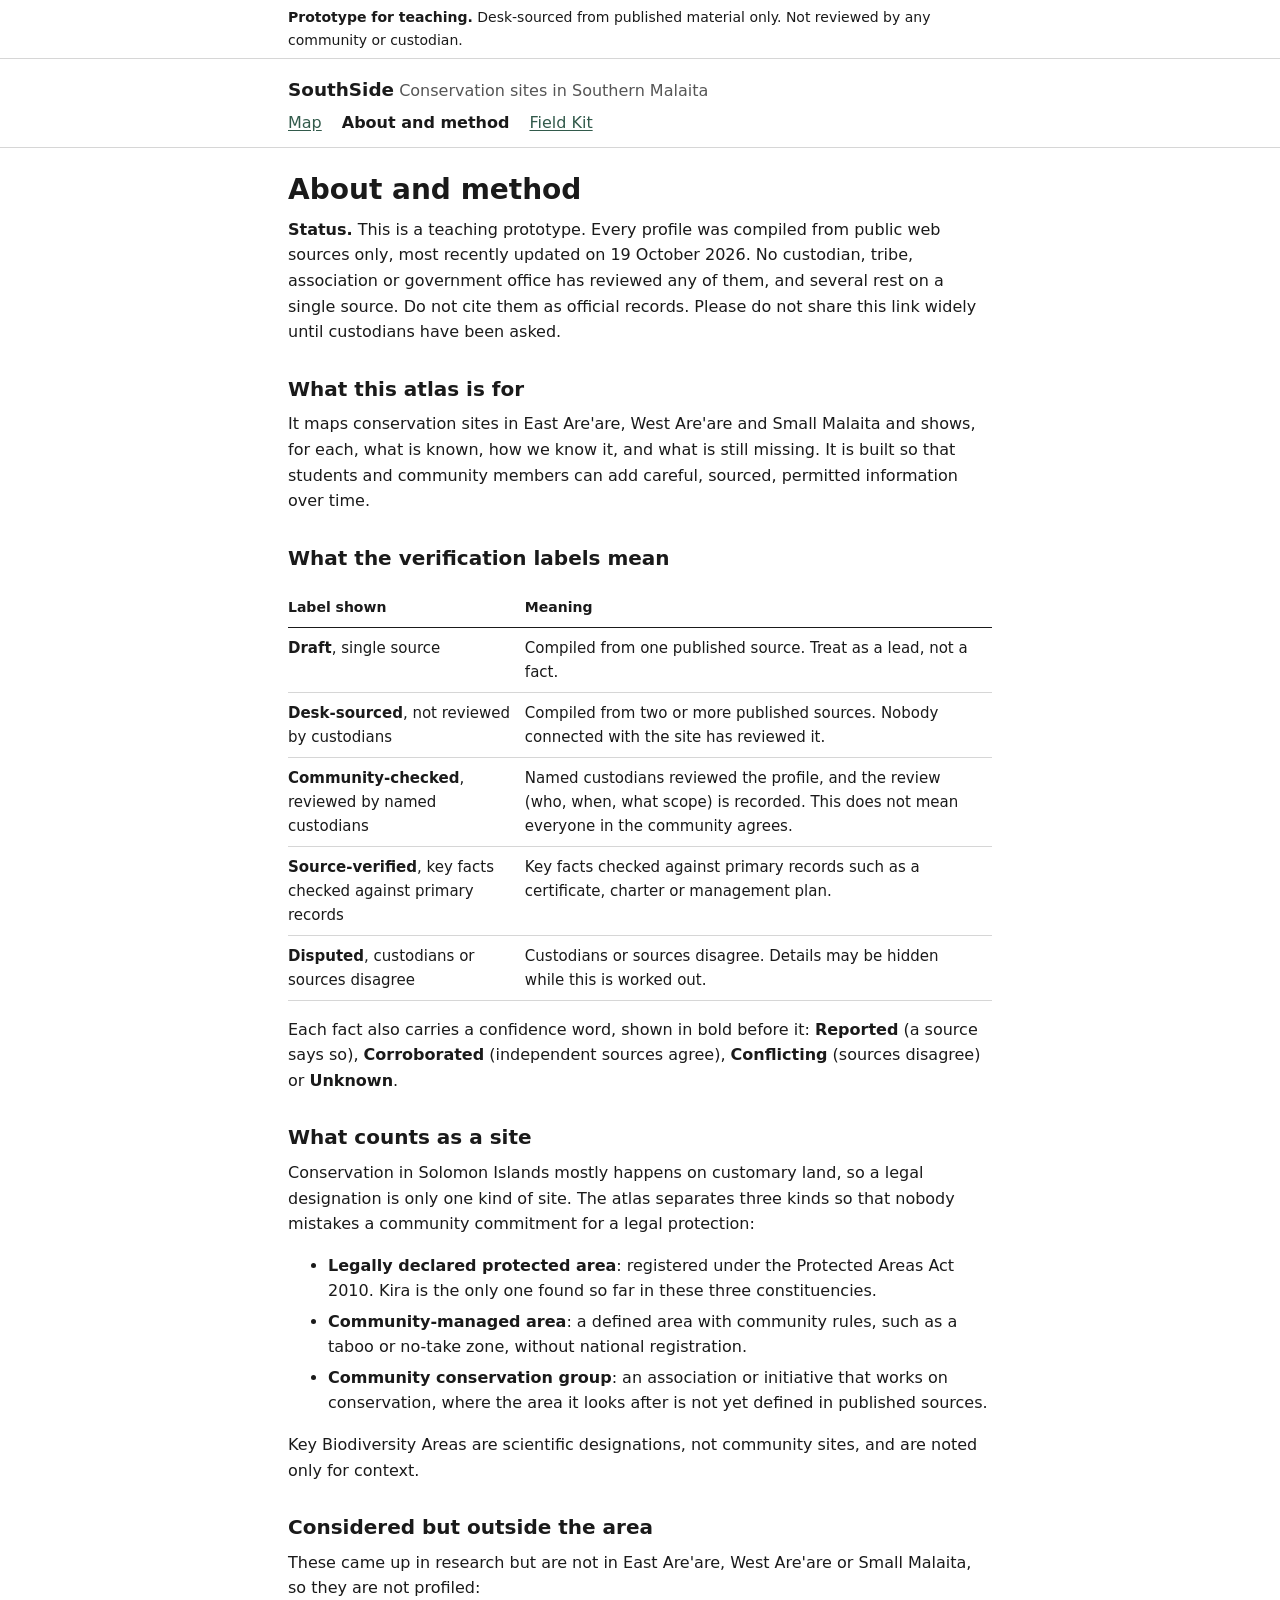
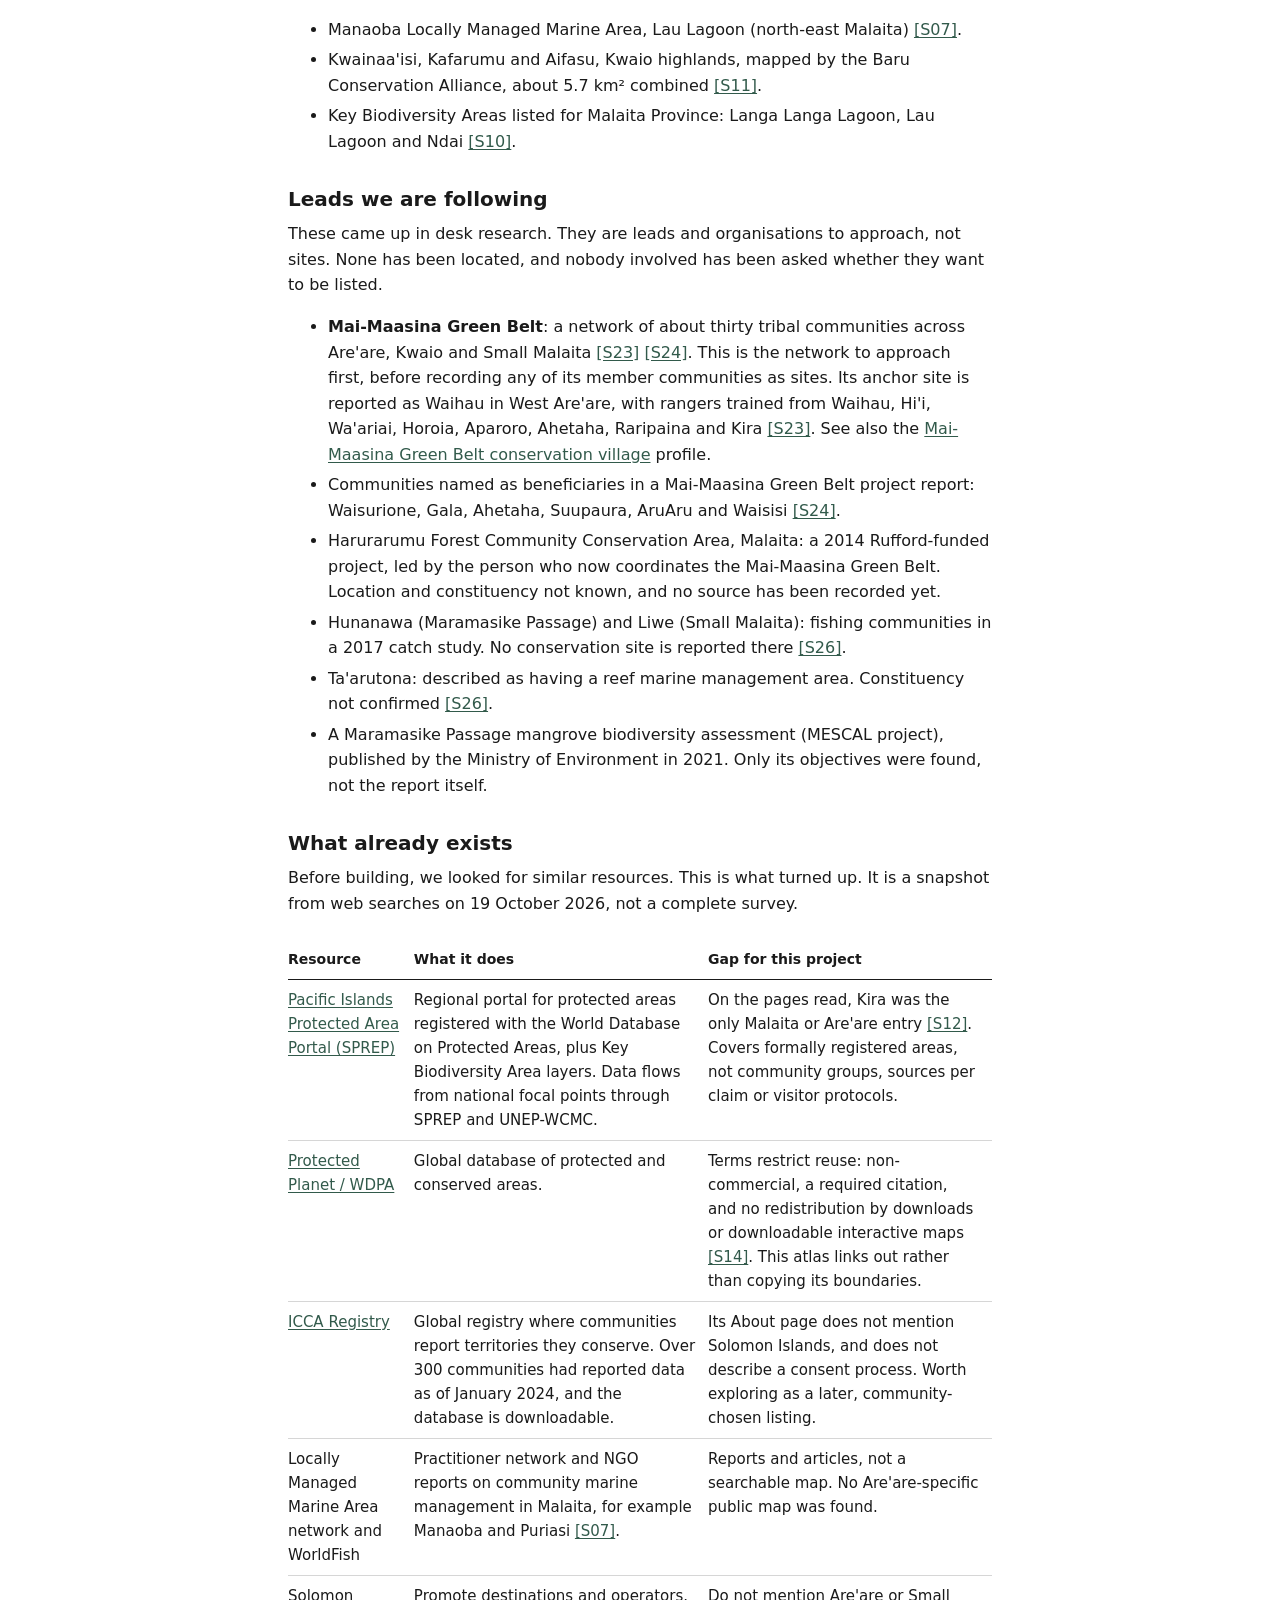
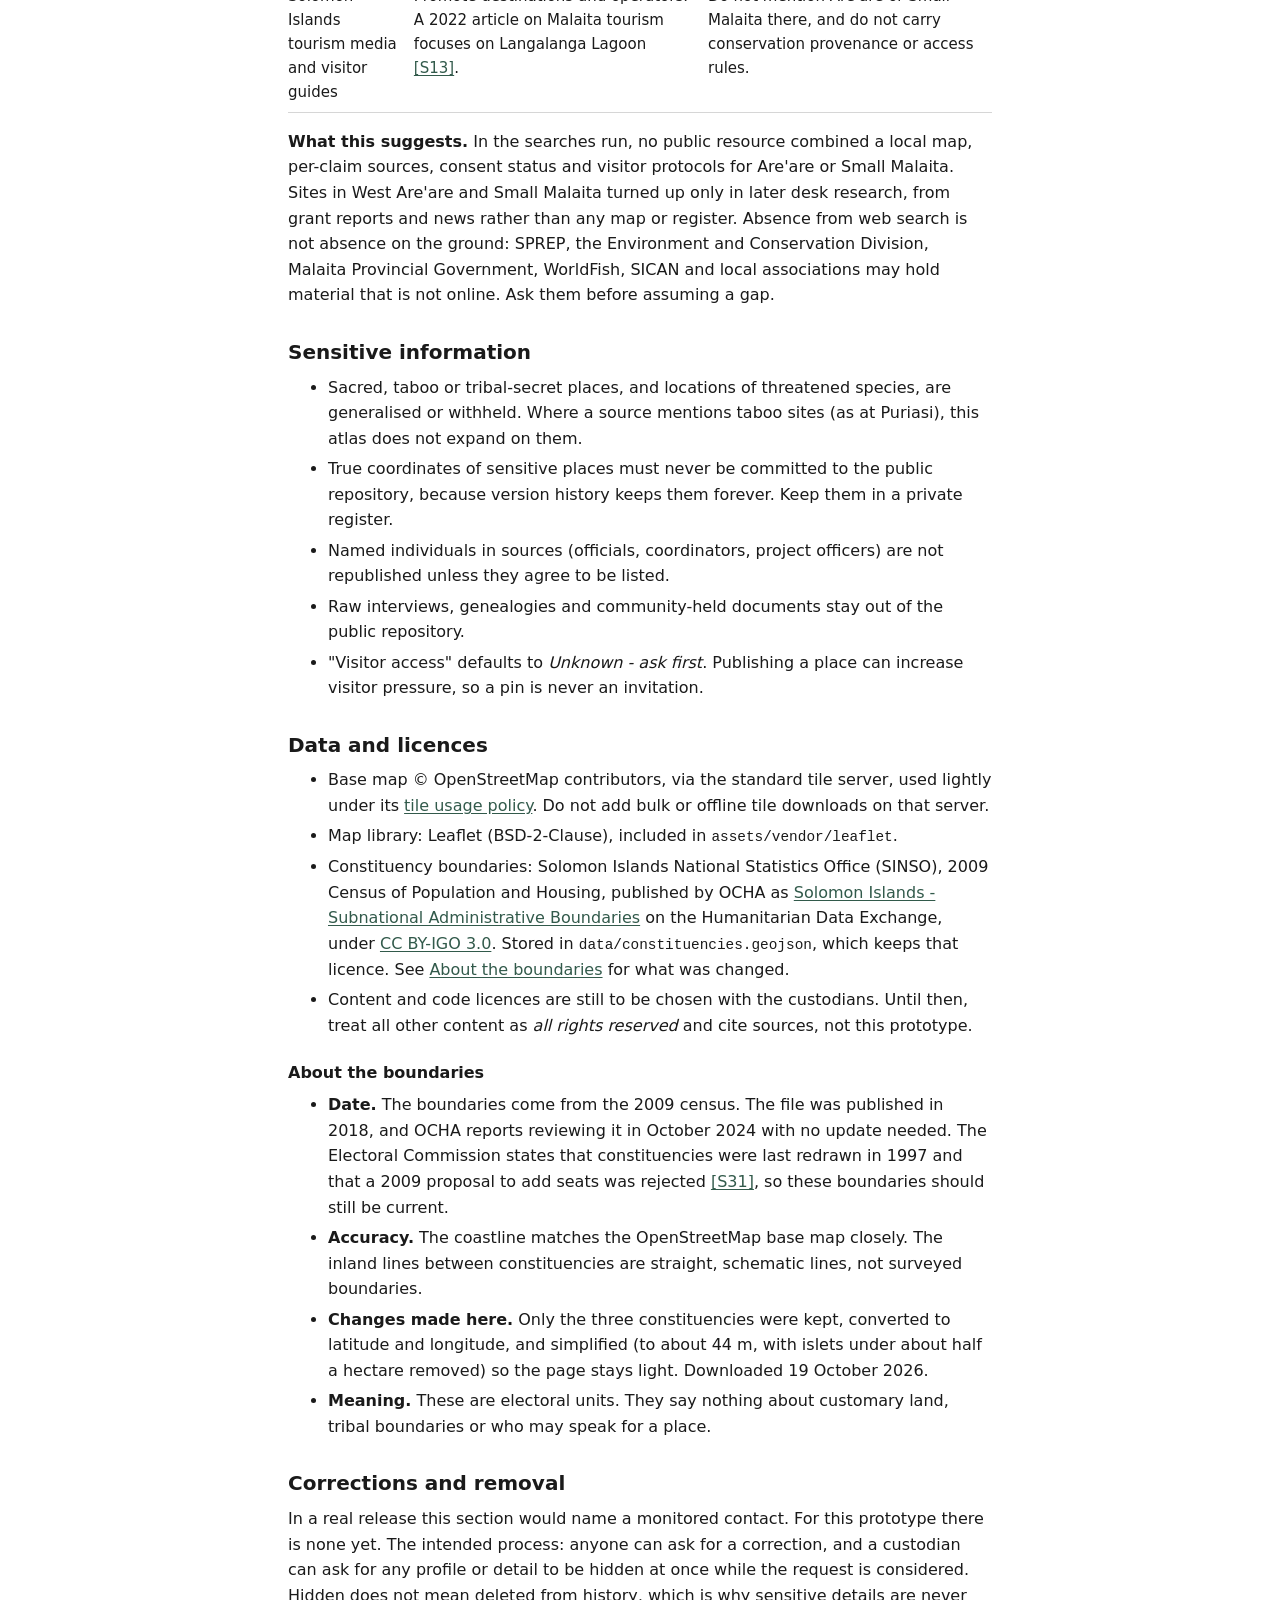
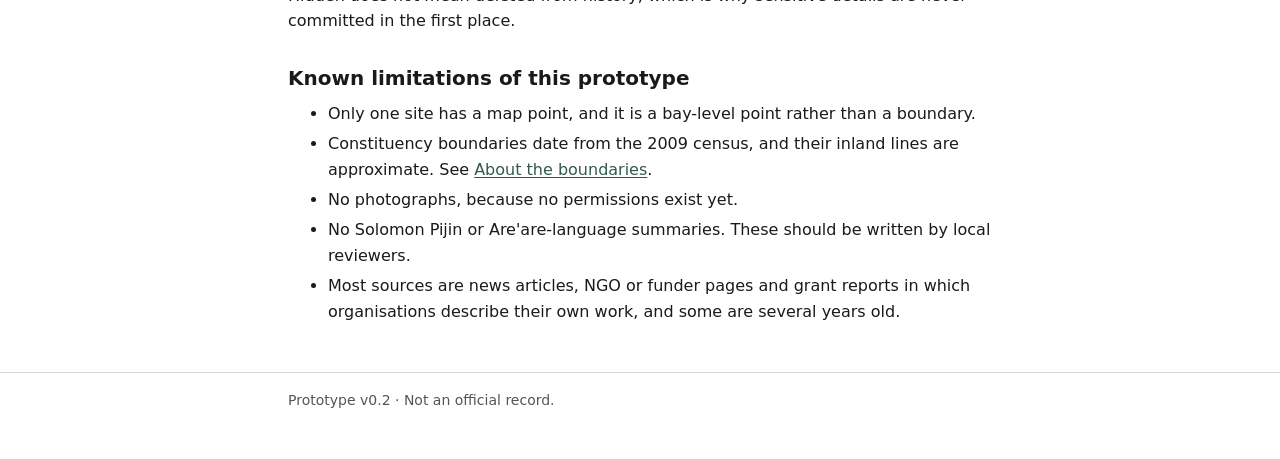
==== about.html @ fc64923c "Add new sources and profiles, correct Kira record, update site text - Source register: new desk-rese" ====
<!doctype html>
<html lang="en">
<head>
<meta charset="utf-8">
<meta name="viewport" content="width=device-width, initial-scale=1">
<meta name="robots" content="noindex">
<meta name="description" content="SouthSide: conservation sites in Southern Malaita, Solomon Islands. Teaching prototype, not reviewed by custodians.">
<title>About and method - SouthSide (prototype)</title>
<link rel="stylesheet" href="assets/css/styles.css">
</head>
<body>
<a class="skip" href="#main">Skip to content</a>
<div class="proto"><p class="wrap"><strong>Prototype for teaching.</strong> Desk-sourced from published material only. Not reviewed by any community or custodian.</p></div>
<header class="site-header"><div class="wrap">
  <a class="brand" href="index.html">SouthSide</a> <span class="tagline">Conservation sites in Southern Malaita</span>
  <nav aria-label="Main"><a href="index.html">Map</a><a href="about.html" aria-current="page">About and method</a><a href="kit.html">Field Kit</a></nav>
</div></header>

<main id="main" class="wrap">
  <h1>About and method</h1>

  <p><strong>Status.</strong> This is a teaching prototype. Every profile was compiled from public web sources only, most recently updated on 19 October 2026. No custodian, tribe, association or government office has reviewed any of them, and several rest on a single source. Do not cite them as official records. Please do not share this link widely until custodians have been asked.</p>

  <h2>What this atlas is for</h2>
  <p>It maps conservation sites in East Are'are, West Are'are and Small Malaita and shows, for each, what is known, how we know it, and what is still missing. It is built so that students and community members can add careful, sourced, permitted information over time.</p>

  <h2 id="levels">What the verification labels mean</h2>
  <div class="table-scroll"><table>
    <thead><tr><th scope="col">Label shown</th><th scope="col">Meaning</th></tr></thead>
    <tbody>
      <tr><th scope="row"><strong>Draft</strong>, single source</th><td>Compiled from one published source. Treat as a lead, not a fact.</td></tr>
      <tr><th scope="row"><strong>Desk-sourced</strong>, not reviewed by custodians</th><td>Compiled from two or more published sources. Nobody connected with the site has reviewed it.</td></tr>
      <tr><th scope="row"><strong>Community-checked</strong>, reviewed by named custodians</th><td>Named custodians reviewed the profile, and the review (who, when, what scope) is recorded. This does not mean everyone in the community agrees.</td></tr>
      <tr><th scope="row"><strong>Source-verified</strong>, key facts checked against primary records</th><td>Key facts checked against primary records such as a certificate, charter or management plan.</td></tr>
      <tr><th scope="row"><strong>Disputed</strong>, custodians or sources disagree</th><td>Custodians or sources disagree. Details may be hidden while this is worked out.</td></tr>
    </tbody>
  </table></div>
  <p>Each fact also carries a confidence word, shown in bold before it: <strong>Reported</strong> (a source says so), <strong>Corroborated</strong> (independent sources agree), <strong>Conflicting</strong> (sources disagree) or <strong>Unknown</strong>.</p>

  <h2>What counts as a site</h2>
  <p>Conservation in Solomon Islands mostly happens on customary land, so a legal designation is only one kind of site. The atlas separates three kinds so that nobody mistakes a community commitment for a legal protection:</p>
  <ul>
    <li><strong>Legally declared protected area</strong>: registered under the Protected Areas Act 2010. Kira is the only one found so far in these three constituencies.</li>
    <li><strong>Community-managed area</strong>: a defined area with community rules, such as a taboo or no-take zone, without national registration.</li>
    <li><strong>Community conservation group</strong>: an association or initiative that works on conservation, where the area it looks after is not yet defined in published sources.</li>
  </ul>
  <p>Key Biodiversity Areas are scientific designations, not community sites, and are noted only for context.</p>

  <h2>Considered but outside the area</h2>
  <p>These came up in research but are not in East Are'are, West Are'are or Small Malaita, so they are not profiled:</p>
  <ul>
    <li>Manaoba Locally Managed Marine Area, Lau Lagoon (north-east Malaita) <a href="https://tunapacific.ffa.int/2020/06/30/malaitans-reap-benefits-from-conserving-marine-areas/" rel="noopener">[S07]</a>.</li>
    <li>Kwainaa'isi, Kafarumu and Aifasu, Kwaio highlands, mapped by the Baru Conservation Alliance, about 5.7 km&sup2; combined <a href="https://australian.museum/learn/news/blog/new-conservation-areas-malaita-and-bougainville/" rel="noopener">[S11]</a>.</li>
    <li>Key Biodiversity Areas listed for Malaita Province: Langa Langa Lagoon, Lau Lagoon and Ndai <a href="https://en.wikipedia.org/wiki/Protected_areas_of_Solomon_Islands" rel="noopener">[S10]</a>.</li>
  </ul>

  <h2 id="leads">Leads we are following</h2>
  <p>These came up in desk research. They are leads and organisations to approach, not sites. None has been located, and nobody involved has been asked whether they want to be listed.</p>
  <ul>
    <li><strong>Mai-Maasina Green Belt</strong>: a network of about thirty tribal communities across Are'are, Kwaio and Small Malaita <a href="https://www.undp.org/pacific/press-releases/local-wisdom-global-impact-celebrating-mai-maasina-green-belt-world-environment-day" rel="noopener">[S23]</a> <a href="https://cepf.net/resources/final-project-report/final-project-report-2514" rel="noopener">[S24]</a>. This is the network to approach first, before recording any of its member communities as sites. Its anchor site is reported as Waihau in West Are'are, with rangers trained from Waihau, Hi'i, Wa'ariai, Horoia, Aparoro, Ahetaha, Raripaina and Kira <a href="https://www.undp.org/pacific/press-releases/local-wisdom-global-impact-celebrating-mai-maasina-green-belt-world-environment-day" rel="noopener">[S23]</a>. See also the <a href="site.html?id=SM-003">Mai-Maasina Green Belt conservation village</a> profile.</li>
    <li>Communities named as beneficiaries in a Mai-Maasina Green Belt project report: Waisurione, Gala, Ahetaha, Suupaura, AruAru and Waisisi <a href="https://cepf.net/resources/final-project-report/final-project-report-2514" rel="noopener">[S24]</a>.</li>
    <li>Harurarumu Forest Community Conservation Area, Malaita: a 2014 Rufford-funded project, led by the person who now coordinates the Mai-Maasina Green Belt. Location and constituency not known, and no source has been recorded yet.</li>
    <li>Hunanawa (Maramasike Passage) and Liwe (Small Malaita): fishing communities in a 2017 catch study. No conservation site is reported there <a href="https://pmc.ncbi.nlm.nih.gov/articles/PMC9005606" rel="noopener">[S26]</a>.</li>
    <li>Ta'arutona: described as having a reef marine management area. Constituency not confirmed <a href="https://pmc.ncbi.nlm.nih.gov/articles/PMC9005606" rel="noopener">[S26]</a>.</li>
    <li>A Maramasike Passage mangrove biodiversity assessment (MESCAL project), published by the Ministry of Environment in 2021. Only its objectives were found, not the report itself.</li>
  </ul>

  <h2 id="existing">What already exists</h2>
  <p>Before building, we looked for similar resources. This is what turned up. It is a snapshot from web searches on 19 October 2026, not a complete survey.</p>
  <div class="table-scroll"><table class="stack">
    <thead><tr><th scope="col">Resource</th><th scope="col">What it does</th><th scope="col">Gap for this project</th></tr></thead>
    <tbody>
      <tr><th scope="row"><a href="https://pipap.sprep.org/" rel="noopener">Pacific Islands Protected Area Portal (SPREP)</a></th><td data-label="What it does">Regional portal for protected areas registered with the World Database on Protected Areas, plus Key Biodiversity Area layers. Data flows from national focal points through SPREP and UNEP-WCMC.</td><td data-label="Gap for this project">On the pages read, Kira was the only Malaita or Are'are entry <a href="https://pipap.sprep.org/tags/community-conservation-areas" rel="noopener">[S12]</a>. Covers formally registered areas, not community groups, sources per claim or visitor protocols.</td></tr>
      <tr><th scope="row"><a href="https://www.protectedplanet.net/" rel="noopener">Protected Planet / WDPA</a></th><td data-label="What it does">Global database of protected and conserved areas.</td><td data-label="Gap for this project">Terms restrict reuse: non-commercial, a required citation, and no redistribution by downloads or downloadable interactive maps <a href="https://www.protectedplanet.net/en/legal" rel="noopener">[S14]</a>. This atlas links out rather than copying its boundaries.</td></tr>
      <tr><th scope="row"><a href="https://www.iccaregistry.org/" rel="noopener">ICCA Registry</a></th><td data-label="What it does">Global registry where communities report territories they conserve. Over 300 communities had reported data as of January 2024, and the database is downloadable.</td><td data-label="Gap for this project">Its About page does not mention Solomon Islands, and does not describe a consent process. Worth exploring as a later, community-chosen listing.</td></tr>
      <tr><th scope="row">Locally Managed Marine Area network and WorldFish</th><td data-label="What it does">Practitioner network and NGO reports on community marine management in Malaita, for example Manaoba and Puriasi <a href="https://tunapacific.ffa.int/2020/06/30/malaitans-reap-benefits-from-conserving-marine-areas/" rel="noopener">[S07]</a>.</td><td data-label="Gap for this project">Reports and articles, not a searchable map. No Are'are-specific public map was found.</td></tr>
      <tr><th scope="row">Solomon Islands tourism media and visitor guides</th><td data-label="What it does">Promote destinations and operators. A 2022 article on Malaita tourism focuses on Langalanga Lagoon <a href="https://tourism.islesmedia.net/unlocking-the-tourism-potential-of-malaita-province/" rel="noopener">[S13]</a>.</td><td data-label="Gap for this project">Do not mention Are'are or Small Malaita there, and do not carry conservation provenance or access rules.</td></tr>
    </tbody>
  </table></div>
  <p><strong>What this suggests.</strong> In the searches run, no public resource combined a local map, per-claim sources, consent status and visitor protocols for Are'are or Small Malaita. Sites in West Are'are and Small Malaita turned up only in later desk research, from grant reports and news rather than any map or register. Absence from web search is not absence on the ground: SPREP, the Environment and Conservation Division, Malaita Provincial Government, WorldFish, SICAN and local associations may hold material that is not online. Ask them before assuming a gap.</p>

  <h2>Sensitive information</h2>
  <ul>
    <li>Sacred, taboo or tribal-secret places, and locations of threatened species, are generalised or withheld. Where a source mentions taboo sites (as at Puriasi), this atlas does not expand on them.</li>
    <li>True coordinates of sensitive places must never be committed to the public repository, because version history keeps them forever. Keep them in a private register.</li>
    <li>Named individuals in sources (officials, coordinators, project officers) are not republished unless they agree to be listed.</li>
    <li>Raw interviews, genealogies and community-held documents stay out of the public repository.</li>
    <li>"Visitor access" defaults to <em>Unknown - ask first</em>. Publishing a place can increase visitor pressure, so a pin is never an invitation.</li>
  </ul>

  <h2>Data and licences</h2>
  <ul>
    <li>Base map &copy; OpenStreetMap contributors, via the standard tile server, used lightly under its <a href="https://operations.osmfoundation.org/policies/tiles/" rel="noopener">tile usage policy</a>. Do not add bulk or offline tile downloads on that server.</li>
    <li>Map library: Leaflet (BSD-2-Clause), included in <code>assets/vendor/leaflet</code>.</li>
    <li>Constituency boundaries: Solomon Islands National Statistics Office (SINSO), 2009 Census of Population and Housing, published by OCHA as <a href="https://data.humdata.org/dataset/cod-ab-slb" rel="noopener">Solomon Islands - Subnational Administrative Boundaries</a> on the Humanitarian Data Exchange, under <a href="https://creativecommons.org/licenses/by/3.0/igo/" rel="noopener">CC BY-IGO 3.0</a>. Stored in <code>data/constituencies.geojson</code>, which keeps that licence. See <a href="#boundaries">About the boundaries</a> for what was changed.</li>
    <li>Content and code licences are still to be chosen with the custodians. Until then, treat all other content as <em>all rights reserved</em> and cite sources, not this prototype.</li>
  </ul>

  <h3 id="boundaries">About the boundaries</h3>
  <ul>
    <li><strong>Date.</strong> The boundaries come from the 2009 census. The file was published in 2018, and OCHA reports reviewing it in October 2024 with no update needed. The Electoral Commission states that constituencies were last redrawn in 1997 and that a 2009 proposal to add seats was rejected <a href="https://siec.gov.sb/elections/election-review/electoral-systems-and-boundaries/" rel="noopener">[S31]</a>, so these boundaries should still be current.</li>
    <li><strong>Accuracy.</strong> The coastline matches the OpenStreetMap base map closely. The inland lines between constituencies are straight, schematic lines, not surveyed boundaries.</li>
    <li><strong>Changes made here.</strong> Only the three constituencies were kept, converted to latitude and longitude, and simplified (to about 44 m, with islets under about half a hectare removed) so the page stays light. Downloaded 19 October 2026.</li>
    <li><strong>Meaning.</strong> These are electoral units. They say nothing about customary land, tribal boundaries or who may speak for a place.</li>
  </ul>

  <h2 id="corrections">Corrections and removal</h2>
  <p>In a real release this section would name a monitored contact. For this prototype there is none yet. The intended process: anyone can ask for a correction, and a custodian can ask for any profile or detail to be hidden at once while the request is considered. Hidden does not mean deleted from history, which is why sensitive details are never committed in the first place.</p>

  <h2>Known limitations of this prototype</h2>
  <ul>
    <li>Only one site has a map point, and it is a bay-level point rather than a boundary.</li>
    <li>Constituency boundaries date from the 2009 census, and their inland lines are approximate. See <a href="#boundaries">About the boundaries</a>.</li>
    <li>No photographs, because no permissions exist yet.</li>
    <li>No Solomon Pijin or Are'are-language summaries. These should be written by local reviewers.</li>
    <li>Most sources are news articles, NGO or funder pages and grant reports in which organisations describe their own work, and some are several years old.</li>
  </ul>
</main>

<footer><div class="wrap"><p>Prototype v0.2 &middot; Not an official record.</p></div></footer>
</body>
</html>
---- assets/css/styles.css ----
/* SouthSide - prototype styles.
   One light theme, system fonts, no external requests, so pages stay light on slow connections. */

:root {
  --bg: #fff;
  --ink: #1a1a1a;
  --muted: #555;
  --rule: #d6d6d6;
  --field: #767676;
  --accent: #325a4b;
  --sans: system-ui, -apple-system, "Segoe UI", Roboto, "Helvetica Neue", Arial, sans-serif;
  color-scheme: light;
}

* { box-sizing: border-box; }
html { -webkit-text-size-adjust: 100%; }
body { margin: 0; background: var(--bg); color: var(--ink); font: 16px/1.6 var(--sans); }
a { color: var(--accent); text-underline-offset: 2px; }
a:hover { color: var(--ink); }
:focus-visible { outline: 3px solid var(--accent); outline-offset: 2px; }
h1, h2, h3 { line-height: 1.25; margin: 2rem 0 .6rem; }
h1 { font-size: 1.75rem; margin-top: 1.5rem; }
h2 { font-size: 1.25rem; }
h3 { font-size: 1rem; margin-top: 1.5rem; }
p, ul, ol { margin: 0 0 1rem; }
li { margin-bottom: .3rem; }
code { font-size: .9em; }

.wrap { max-width: 46rem; margin-inline: auto; padding-inline: 16px; }
.skip { position: absolute; left: -999px; top: 0; background: var(--bg); padding: .5rem 1rem; z-index: 2000; }
.skip:focus { left: 8px; top: 8px; }
.muted { color: var(--muted); }
.small { font-size: .875rem; }

/* Prototype notice: one thin line */
.proto { border-bottom: 1px solid var(--rule); font-size: .875rem; padding: .4rem 0; }
.proto p { margin: 0 auto; }

/* Header and footer */
.site-header { border-bottom: 1px solid var(--rule); padding: 1rem 0 .75rem; }
.brand { font-weight: 700; font-size: 1.15rem; color: var(--ink); text-decoration: none; }
.tagline { color: var(--muted); }
.site-header nav { margin-top: .35rem; display: flex; flex-wrap: wrap; gap: .25rem 1.25rem; }
.site-header nav a[aria-current="page"] { color: var(--ink); font-weight: 600; text-decoration: none; }
footer { border-top: 1px solid var(--rule); margin-top: 3rem; padding: 1rem 0 2rem; color: var(--muted); font-size: .875rem; }

/* Filters */
.controls { display: flex; flex-wrap: wrap; gap: .5rem 1rem; align-items: flex-end; margin: 1.5rem 0 1rem; }
.controls label { display: flex; flex-direction: column; gap: .2rem; flex: 1 1 9rem; max-width: 16rem; font-size: .875rem; font-weight: 600; }
input, select, textarea { font: inherit; font-weight: 400; color: var(--ink); background: var(--bg); border: 1px solid var(--field); border-radius: 0; padding: .35rem .5rem; }
.controls input, .controls select { width: 100%; height: 2.4rem; }
.controls .count { font-size: .875rem; color: var(--muted); line-height: 2.4rem; }

/* Maps */
/* The main map runs wider than the text column (up to 64rem), centred on it. */
#map { width: min(64rem, calc(100vw - 32px)); margin-left: calc(50% - min(32rem, 50vw - 16px)); height: 480px; border: 1px solid var(--rule); background: #eef0ee; z-index: 1; }
/* Greyscale base map on every map; site pins, circles, outlines and the fade keep their colour. */
.leaflet-tile-pane { filter: grayscale(1); }
.mini-map { height: 240px; border: 1px solid var(--rule); background: #eef0ee; margin-bottom: .5rem; }
.map-key { list-style: none; padding: 0; margin: .5rem 0 .4rem; display: flex; flex-wrap: wrap; gap: .2rem 1.5rem; font-size: .875rem; }
.map-key li { margin: 0; }
.pin { width: 16px; height: 16px; border-radius: 50%; background: var(--accent); border: 2px solid #fff; box-shadow: 0 0 0 1px var(--ink); }
.key { display: inline-block; width: 12px; height: 12px; border-radius: 50%; vertical-align: -1px; margin-right: .4rem; }
.key.pin-key { background: var(--accent); border: 2px solid #fff; box-shadow: 0 0 0 1px var(--ink); }
.key.zone-key { border: 2px dashed var(--accent); }
.key.line-key { width: 16px; border-radius: 0; border: 1.5px solid var(--accent); }
.key.fade-key { width: 16px; border-radius: 0; background: #ececec; border: 1px solid #b5b5b5; }
.leaflet-container { font-family: var(--sans); }
.leaflet-popup-content { margin: 10px 12px; }
.leaflet-popup-content p { margin: 0 0 .4rem; }

/* Tables: rules, no boxes */
table { border-collapse: collapse; width: 100%; margin: .5rem 0 1rem; font-size: .9375rem; }
th, td { text-align: left; vertical-align: top; padding: .5rem .75rem .5rem 0; border-top: 1px solid var(--rule); }
thead th { border-top: 0; border-bottom: 1px solid var(--ink); font-size: .875rem; }
tbody tr:last-child > * { border-bottom: 1px solid var(--rule); }
tbody th { font-weight: 400; }
table.facts th { width: 30%; font-weight: 600; }
td[data-label="Map"] { min-width: 7.5rem; }
td[data-label="Status"] { white-space: nowrap; }
td .note { display: block; margin-top: .2rem; font-size: .875rem; color: var(--muted); }
.src { font-size: .875rem; white-space: nowrap; }
tr.active > * { background: #eef3f0; }
.table-scroll { overflow-x: auto; }

/* Buttons: plain */
.btn, .linkbtn { font: inherit; cursor: pointer; }
.btn { font-size: .9375rem; padding: .3rem .8rem; border: 1px solid var(--accent); background: var(--bg); color: var(--accent); }
.btn:hover { background: var(--accent); color: #fff; }
.linkbtn { border: 0; padding: 0; text-align: left; white-space: nowrap; background: none; color: var(--accent); text-decoration: underline; text-underline-offset: 2px; font-size: .875rem; }
.linkbtn:hover { color: var(--ink); }

/* Profile */
.crumbs { margin: 1.25rem 0 0; font-size: .9375rem; }
.profile-id { margin: 1rem 0 0; color: var(--muted); font-size: .875rem; }
.profile-id + h1 { margin-top: .25rem; }
ol.sources { padding-left: 1.4rem; }
ol.sources li { margin-bottom: .8rem; overflow-wrap: anywhere; }
ol.sources li:target { outline: 2px solid var(--accent); outline-offset: 4px; }

/* Field Kit builder */
.form-grid { display: grid; gap: .8rem; }
.form-grid label { display: flex; flex-direction: column; gap: .2rem; font-size: .9375rem; font-weight: 600; }
.form-grid textarea { min-height: 5rem; resize: vertical; }
.row2 { display: grid; grid-template-columns: 1fr 1fr; gap: .8rem; }
pre.out { border: 1px solid var(--rule); padding: .75rem; overflow: auto; max-height: 420px; font-size: .8125rem; line-height: 1.45; margin: 0 0 .6rem; white-space: pre-wrap; word-break: break-word; }

@media (max-width: 600px) {
  h1 { font-size: 1.5rem; }
  #map { height: 320px; }
  .row2 { grid-template-columns: 1fr; }
  /* Stacked tables: each row becomes a short block, labelled from data-label */
  table.stack thead { display: none; }
  table.stack tr { display: block; border-top: 1px solid var(--rule); padding: .5rem 0; }
  table.stack tbody tr:last-child { border-bottom: 1px solid var(--rule); }
  table.stack td, table.stack th { display: block; border: 0 !important; padding: .1rem 0; }
  table.stack td[data-label]::before { content: attr(data-label) ": "; font-weight: 600; }
  table.facts th, table.facts td { display: block; width: 100%; padding-right: 0; }
  table.facts th { padding-bottom: 0; }
  table.facts td { border-top: 0; padding-top: .15rem; }
}
@media (prefers-reduced-motion: reduce) { * { scroll-behavior: auto !important; transition: none !important; animation: none !important; } }
@media print { .site-header nav, .controls, #map, .mini-map, .map-key, .map-hint, .btn, .linkbtn { display: none; } }
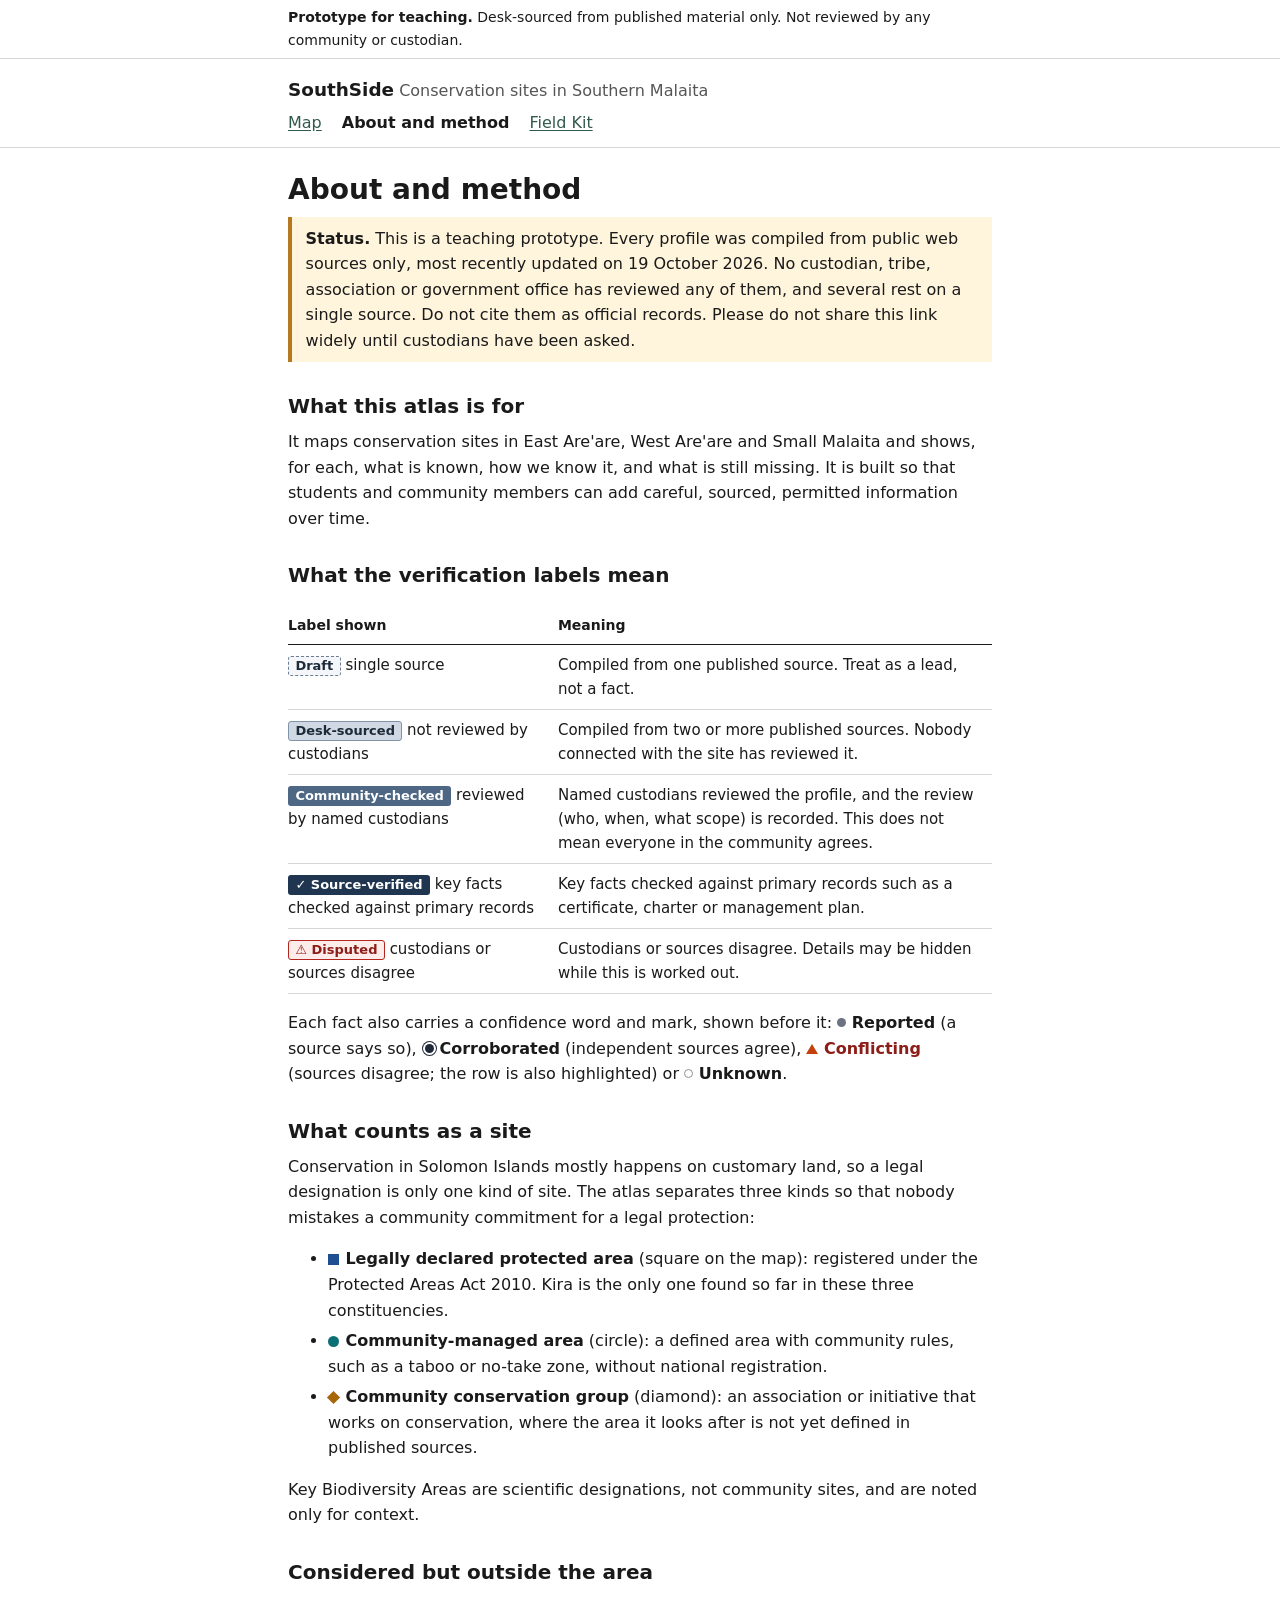
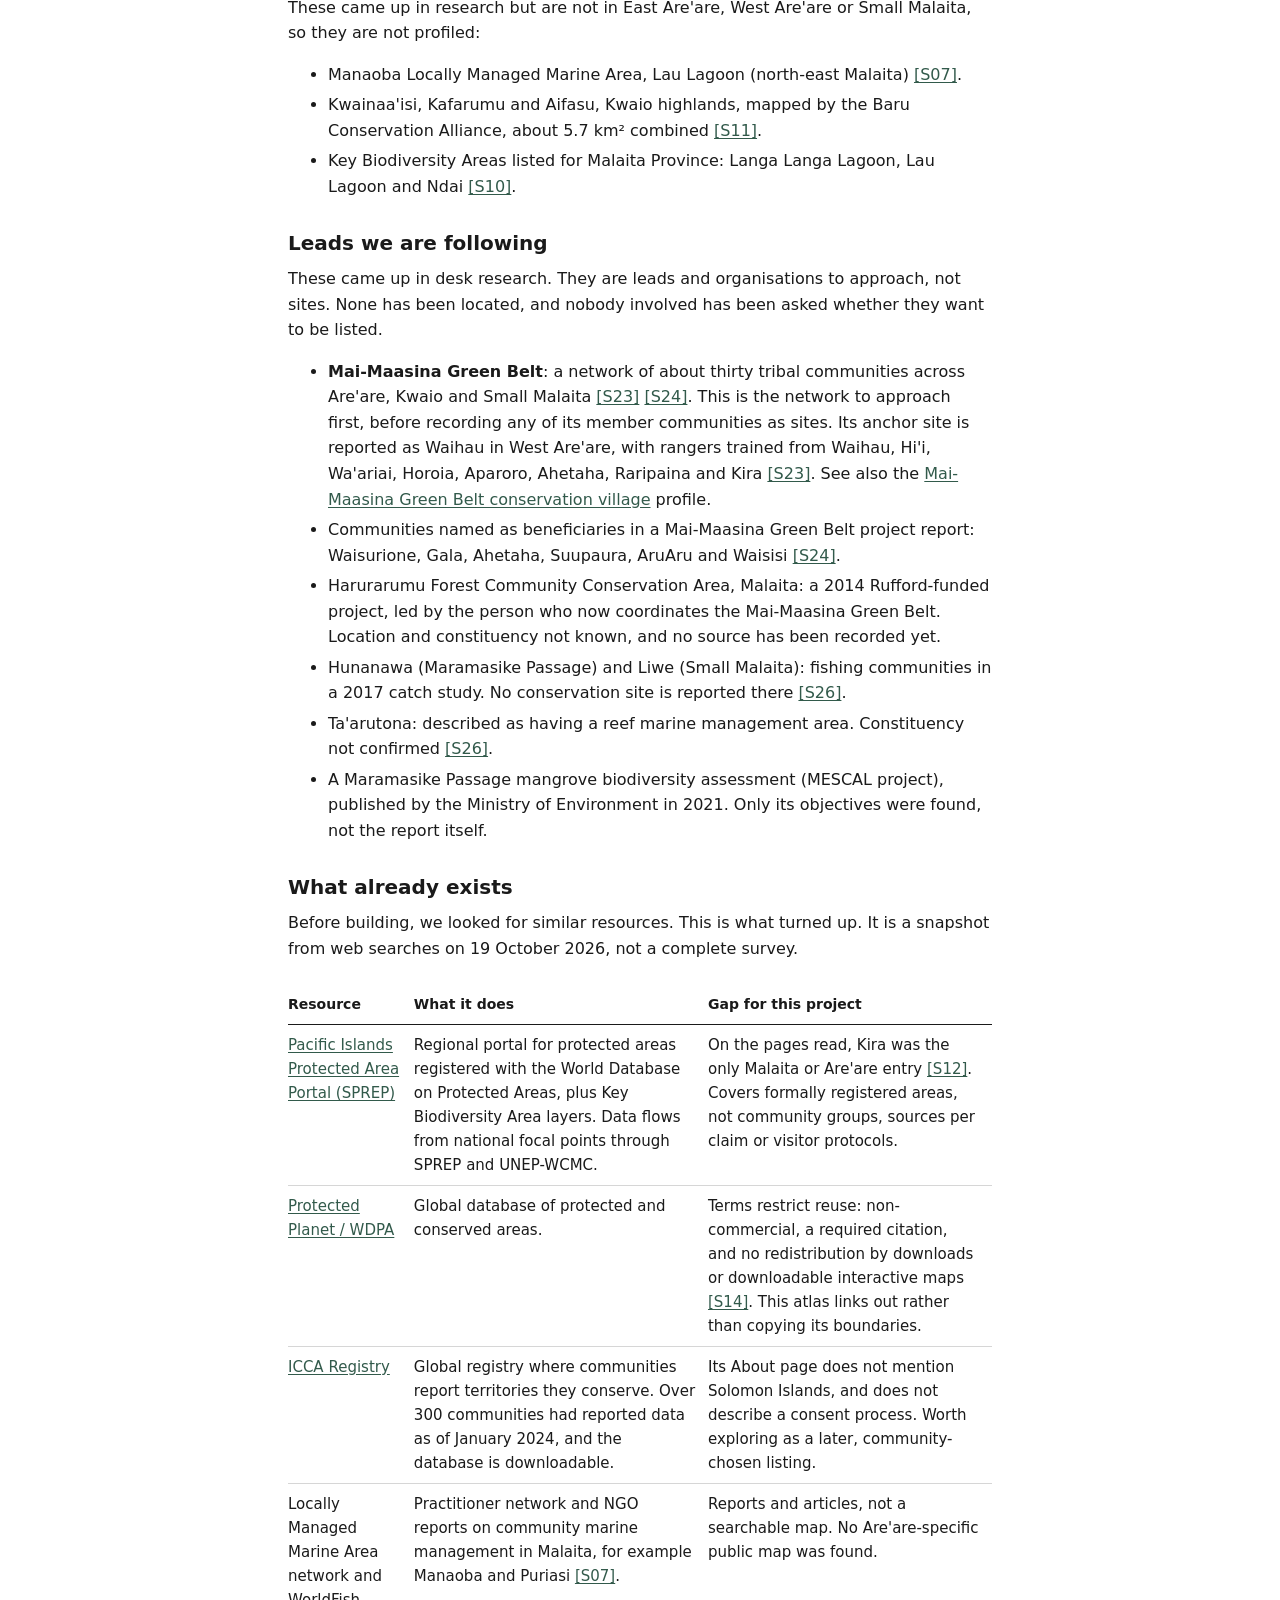
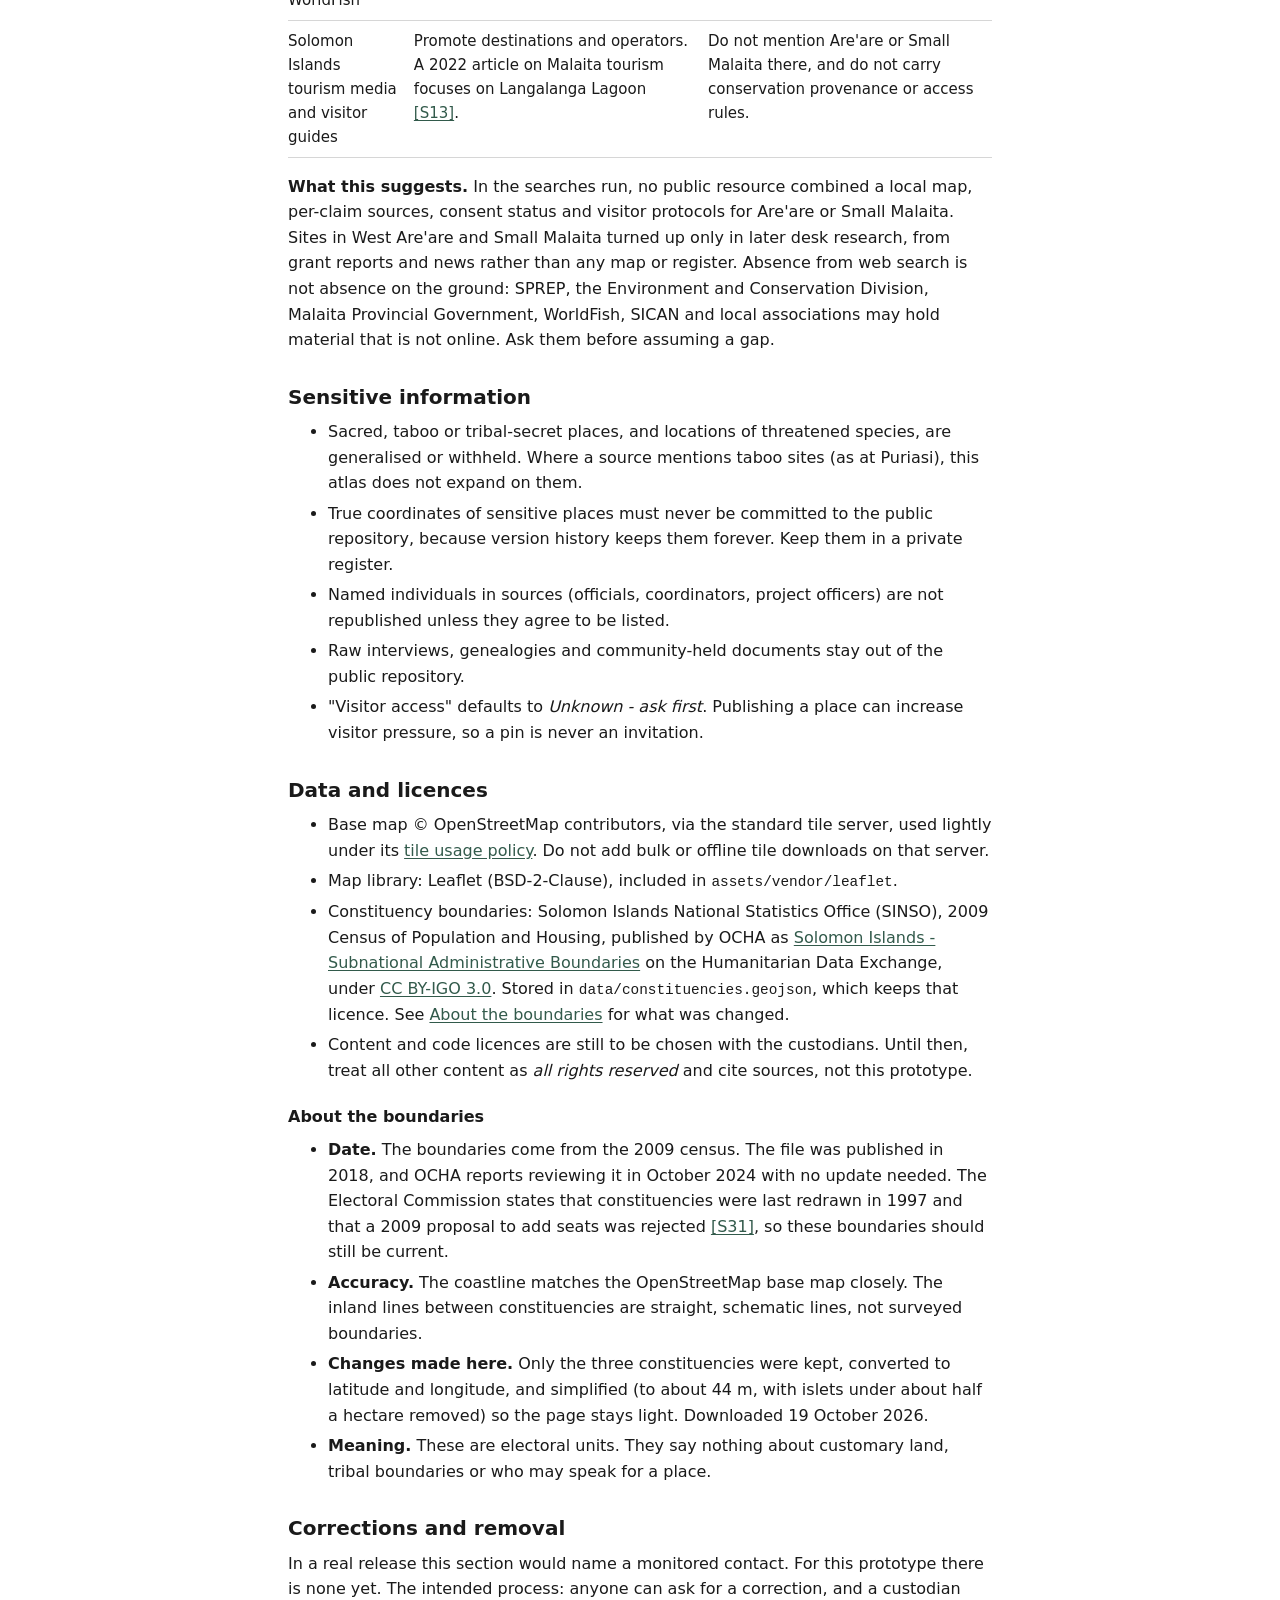
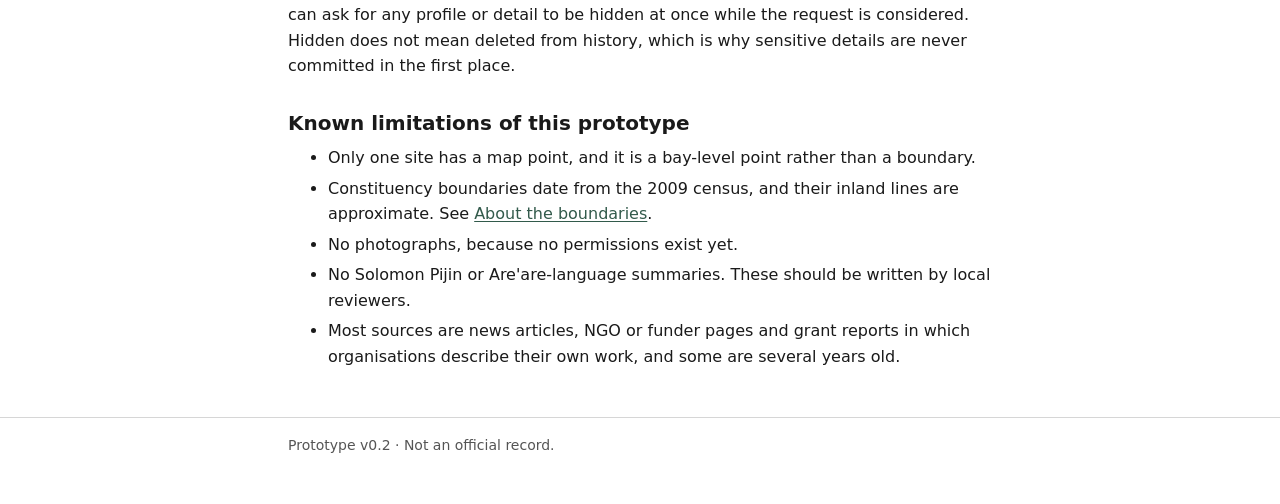
==== commit 639f8ab9: "Make colour functional: tokens, kind-of-site shapes, trust ramp, chips - All colours are CSS custom " ====
--- a/about.html
+++ b/about.html
@@ -19,7 +19,7 @@
 <main id="main" class="wrap">
   <h1>About and method</h1>
 
-  <p><strong>Status.</strong> This is a teaching prototype. Every profile was compiled from public web sources only, most recently updated on 19 October 2026. No custodian, tribe, association or government office has reviewed any of them, and several rest on a single source. Do not cite them as official records. Please do not share this link widely until custodians have been asked.</p>
+  <p class="callout callout-caution"><strong>Status.</strong> This is a teaching prototype. Every profile was compiled from public web sources only, most recently updated on 19 October 2026. No custodian, tribe, association or government office has reviewed any of them, and several rest on a single source. Do not cite them as official records. Please do not share this link widely until custodians have been asked.</p>
 
   <h2>What this atlas is for</h2>
   <p>It maps conservation sites in East Are'are, West Are'are and Small Malaita and shows, for each, what is known, how we know it, and what is still missing. It is built so that students and community members can add careful, sourced, permitted information over time.</p>
@@ -28,21 +28,21 @@
   <div class="table-scroll"><table>
     <thead><tr><th scope="col">Label shown</th><th scope="col">Meaning</th></tr></thead>
     <tbody>
-      <tr><th scope="row"><strong>Draft</strong>, single source</th><td>Compiled from one published source. Treat as a lead, not a fact.</td></tr>
-      <tr><th scope="row"><strong>Desk-sourced</strong>, not reviewed by custodians</th><td>Compiled from two or more published sources. Nobody connected with the site has reviewed it.</td></tr>
-      <tr><th scope="row"><strong>Community-checked</strong>, reviewed by named custodians</th><td>Named custodians reviewed the profile, and the review (who, when, what scope) is recorded. This does not mean everyone in the community agrees.</td></tr>
-      <tr><th scope="row"><strong>Source-verified</strong>, key facts checked against primary records</th><td>Key facts checked against primary records such as a certificate, charter or management plan.</td></tr>
-      <tr><th scope="row"><strong>Disputed</strong>, custodians or sources disagree</th><td>Custodians or sources disagree. Details may be hidden while this is worked out.</td></tr>
+      <tr><th scope="row"><span class="badge badge-draft">Draft</span> single source</th><td>Compiled from one published source. Treat as a lead, not a fact.</td></tr>
+      <tr><th scope="row"><span class="badge badge-desk_sourced">Desk-sourced</span> not reviewed by custodians</th><td>Compiled from two or more published sources. Nobody connected with the site has reviewed it.</td></tr>
+      <tr><th scope="row"><span class="badge badge-community_checked">Community-checked</span> reviewed by named custodians</th><td>Named custodians reviewed the profile, and the review (who, when, what scope) is recorded. This does not mean everyone in the community agrees.</td></tr>
+      <tr><th scope="row"><span class="badge badge-source_verified">Source-verified</span> key facts checked against primary records</th><td>Key facts checked against primary records such as a certificate, charter or management plan.</td></tr>
+      <tr><th scope="row"><span class="badge badge-disputed">Disputed</span> custodians or sources disagree</th><td>Custodians or sources disagree. Details may be hidden while this is worked out.</td></tr>
     </tbody>
   </table></div>
-  <p>Each fact also carries a confidence word, shown in bold before it: <strong>Reported</strong> (a source says so), <strong>Corroborated</strong> (independent sources agree), <strong>Conflicting</strong> (sources disagree) or <strong>Unknown</strong>.</p>
+  <p>Each fact also carries a confidence word and mark, shown before it: <span class="conf conf-reported"><span class="conf-mark" aria-hidden="true"></span>Reported</span> (a source says so), <span class="conf conf-corroborated"><span class="conf-mark" aria-hidden="true"></span>Corroborated</span> (independent sources agree), <span class="conf conf-conflicting"><span class="conf-mark" aria-hidden="true"></span>Conflicting</span> (sources disagree; the row is also highlighted) or <span class="conf conf-unknown"><span class="conf-mark" aria-hidden="true"></span>Unknown</span>.</p>
 
   <h2>What counts as a site</h2>
   <p>Conservation in Solomon Islands mostly happens on customary land, so a legal designation is only one kind of site. The atlas separates three kinds so that nobody mistakes a community commitment for a legal protection:</p>
   <ul>
-    <li><strong>Legally declared protected area</strong>: registered under the Protected Areas Act 2010. Kira is the only one found so far in these three constituencies.</li>
-    <li><strong>Community-managed area</strong>: a defined area with community rules, such as a taboo or no-take zone, without national registration.</li>
-    <li><strong>Community conservation group</strong>: an association or initiative that works on conservation, where the area it looks after is not yet defined in published sources.</li>
+    <li><span class="mark shape-legal_pa" aria-hidden="true"></span><strong>Legally declared protected area</strong> (square on the map): registered under the Protected Areas Act 2010. Kira is the only one found so far in these three constituencies.</li>
+    <li><span class="mark shape-community_area" aria-hidden="true"></span><strong>Community-managed area</strong> (circle): a defined area with community rules, such as a taboo or no-take zone, without national registration.</li>
+    <li><span class="mark shape-community_group" aria-hidden="true"></span><strong>Community conservation group</strong> (diamond): an association or initiative that works on conservation, where the area it looks after is not yet defined in published sources.</li>
   </ul>
   <p>Key Biodiversity Areas are scientific designations, not community sites, and are noted only for context.</p>
 
--- a/assets/css/styles.css
+++ b/assets/css/styles.css
@@ -1,13 +1,55 @@
 /* SouthSide - prototype styles.
    One light theme, system fonts, no external requests, so pages stay light on slow connections. */
 
+/* ---- Colour tokens. Every colour on the site is defined here and only here. ----
+   Colour is never the only signal: each coloured thing also has a word, a shape or an icon.
+   Brand green is for chrome (links, buttons, focus, selection) and never means "verified" or "good". */
 :root {
-  --bg: #fff;
+  /* Neutrals */
+  --bg: #ffffff;
   --ink: #1a1a1a;
-  --muted: #555;
+  --muted: #555555;
   --rule: #d6d6d6;
-  --field: #767676;
-  --accent: #325a4b;
+  --field: #767676;          /* form borders */
+  --map-bg: #eef0ee;         /* behind map tiles while they load */
+  --map-fade: #ffffff;       /* overlay outside the three constituencies */
+  --fade-swatch: #ececec;
+  --fade-swatch-border: #b5b5b5;
+
+  /* Brand (chrome only) */
+  --brand: #325a4b;
+  --brand-tint: #e7efeb;     /* selected list row */
+  --on-brand: #ffffff;
+
+  /* Kind of site: three hues, each paired with a shape */
+  --tier-legal: #1d4f91;     /* square */
+  --tier-area: #0b7076;      /* circle */
+  --tier-group: #a8660a;     /* diamond */
+
+  /* Verification trust ramp: one slate-blue family, darker = more checked */
+  --ver-draft-bg: #f4f6f9;     --ver-draft-border: #6b7d93;    --ver-draft-ink: #1e2b3a;
+  --ver-desk-bg: #cfd8e3;      --ver-desk-border: #8193a8;     --ver-desk-ink: #1e2b3a;
+  --ver-checked-bg: #4d6785;   --ver-checked-ink: #ffffff;
+  --ver-verified-bg: #1f3550;  --ver-verified-ink: #ffffff;
+  --ver-disputed-bg: #fdecea;  --ver-disputed-border: #b3261e; --ver-disputed-ink: #8c1d18;
+
+  /* Semantic states, shared by chips, callouts and form states */
+  --neutral-bg: #f1f3f5;  --neutral-border: #8a9199;  --neutral-ink: #2b3137;
+  --caution-bg: #fff4dc;  --caution-border: #b7791f;  --caution-ink: #6b4500;
+  --info-bg: #e9f1fb;     --info-border: #3d6fb4;     --info-ink: #1d3f73;
+  --danger-bg: #fdecea;   --danger-border: #b3261e;   --danger-ink: #8c1d18;
+
+  /* Fact confidence marks */
+  --conf-reported: #6b7280;
+  --conf-corroborated: #1f2937;
+  --conf-conflicting: #c2410c;
+  --conf-unknown: #8a9199;
+
+  /* Constituency outlines on the map (each is also labelled by name) */
+  --const-east: #6b5aa6;
+  --const-west: #b0496e;
+  --const-small: #6f6253;
+
   --sans: system-ui, -apple-system, "Segoe UI", Roboto, "Helvetica Neue", Arial, sans-serif;
   color-scheme: light;
 }
@@ -15,9 +57,9 @@
 * { box-sizing: border-box; }
 html { -webkit-text-size-adjust: 100%; }
 body { margin: 0; background: var(--bg); color: var(--ink); font: 16px/1.6 var(--sans); }
-a { color: var(--accent); text-underline-offset: 2px; }
+a { color: var(--brand); text-underline-offset: 2px; }
 a:hover { color: var(--ink); }
-:focus-visible { outline: 3px solid var(--accent); outline-offset: 2px; }
+:focus-visible { outline: 3px solid var(--brand); outline-offset: 2px; }
 h1, h2, h3 { line-height: 1.25; margin: 2rem 0 .6rem; }
 h1 { font-size: 1.75rem; margin-top: 1.5rem; }
 h2 { font-size: 1.25rem; }
@@ -53,18 +95,35 @@
 
 /* Maps */
 /* The main map runs wider than the text column (up to 64rem), centred on it. */
-#map { width: min(64rem, calc(100vw - 32px)); margin-left: calc(50% - min(32rem, 50vw - 16px)); height: 480px; border: 1px solid var(--rule); background: #eef0ee; z-index: 1; }
+#map { width: min(64rem, calc(100vw - 32px)); margin-left: calc(50% - min(32rem, 50vw - 16px)); height: 480px; border: 1px solid var(--rule); background: var(--map-bg); z-index: 1; }
 /* Greyscale base map on every map; site pins, circles, outlines and the fade keep their colour. */
 .leaflet-tile-pane { filter: grayscale(1); }
-.mini-map { height: 240px; border: 1px solid var(--rule); background: #eef0ee; margin-bottom: .5rem; }
-.map-key { list-style: none; padding: 0; margin: .5rem 0 .4rem; display: flex; flex-wrap: wrap; gap: .2rem 1.5rem; font-size: .875rem; }
-.map-key li { margin: 0; }
-.pin { width: 16px; height: 16px; border-radius: 50%; background: var(--accent); border: 2px solid #fff; box-shadow: 0 0 0 1px var(--ink); }
-.key { display: inline-block; width: 12px; height: 12px; border-radius: 50%; vertical-align: -1px; margin-right: .4rem; }
-.key.pin-key { background: var(--accent); border: 2px solid #fff; box-shadow: 0 0 0 1px var(--ink); }
-.key.zone-key { border: 2px dashed var(--accent); }
-.key.line-key { width: 16px; border-radius: 0; border: 1.5px solid var(--accent); }
-.key.fade-key { width: 16px; border-radius: 0; background: #ececec; border: 1px solid #b5b5b5; }
+.mini-map { height: 240px; border: 1px solid var(--rule); background: var(--map-bg); margin-bottom: .5rem; }
+
+/* Kind of site: colour + shape. .mark is the small inline version, .pin the map marker. */
+.mark, .pin { display: inline-block; flex: none; }
+.mark { width: 11px; height: 11px; margin-right: .4rem; vertical-align: -1px; }
+.pin { width: 16px; height: 16px; border: 2px solid var(--bg); box-shadow: 0 0 0 1px var(--ink); }
+.shape-legal_pa { background: var(--tier-legal); border-radius: 0; }
+.shape-community_area { background: var(--tier-area); border-radius: 50%; }
+.shape-community_group { background: var(--tier-group); border-radius: 0; transform: rotate(45deg) scale(.85); }
+
+/* Map legend: open on wide screens, collapsed on phones (home.js) */
+.legend { margin: .6rem 0 .4rem; font-size: .875rem; }
+.legend summary { cursor: pointer; font-weight: 600; }
+.legend-grid { display: grid; grid-template-columns: repeat(auto-fit, minmax(15rem, 1fr)); gap: .25rem 1.5rem; margin-top: .4rem; }
+.legend h3 { font-size: .875rem; margin: .5rem 0 .25rem; }
+.legend ul { list-style: none; padding: 0; margin: 0; }
+.legend li { margin: 0 0 .3rem; }
+.swatch { display: inline-block; width: 16px; height: 11px; margin-right: .4rem; vertical-align: -1px; }
+.swatch-zone { width: 13px; height: 13px; border-radius: 50%; border: 2px dashed var(--neutral-border); }
+.swatch-fade { background: var(--fade-swatch); border: 1px solid var(--fade-swatch-border); }
+.swatch-line { height: 0; border-top: 3px solid; vertical-align: 3px; }
+.const-east { border-color: var(--const-east); }
+.const-west { border-color: var(--const-west); }
+.const-small { border-color: var(--const-small); }
+.leaflet-tooltip.const-label { background: var(--bg); color: var(--ink); border: 1px solid var(--rule); border-left-width: 4px; box-shadow: none; border-radius: 0; padding: 0 .3rem; font-size: .75rem; font-weight: 600; }
+.leaflet-tooltip.const-label::before { display: none; }
 .leaflet-container { font-family: var(--sans); }
 .leaflet-popup-content { margin: 10px 12px; }
 .leaflet-popup-content p { margin: 0 0 .4rem; }
@@ -80,14 +139,54 @@
 td[data-label="Status"] { white-space: nowrap; }
 td .note { display: block; margin-top: .2rem; font-size: .875rem; color: var(--muted); }
 .src { font-size: .875rem; white-space: nowrap; }
-tr.active > * { background: #eef3f0; }
+tr.active > * { background: var(--brand-tint); }
 .table-scroll { overflow-x: auto; }
+
+/* Verification badges: the trust ramp. The word is always shown; verified and disputed add an icon. */
+.badge { display: inline-block; font-size: .8125rem; font-weight: 600; line-height: 1.35; padding: 0 .4rem; border: 1px solid transparent; border-radius: 3px; white-space: nowrap; }
+.badge-draft { background: var(--ver-draft-bg); color: var(--ver-draft-ink); border: 1px dashed var(--ver-draft-border); }
+.badge-desk_sourced { background: var(--ver-desk-bg); color: var(--ver-desk-ink); border-color: var(--ver-desk-border); }
+.badge-community_checked { background: var(--ver-checked-bg); color: var(--ver-checked-ink); }
+.badge-source_verified { background: var(--ver-verified-bg); color: var(--ver-verified-ink); }
+.badge-source_verified::before { content: "\2713\00a0"; content: "\2713\00a0" / ""; }
+.badge-disputed { background: var(--ver-disputed-bg); color: var(--ver-disputed-ink); border-color: var(--ver-disputed-border); }
+.badge-disputed::before { content: "\26A0\FE0E\00a0"; content: "\26A0\FE0E\00a0" / ""; }
+
+/* Chips: visitor access and consent. The chip text is the label. */
+.chip { display: inline-block; font-size: .875rem; font-weight: 600; line-height: 1.35; padding: 0 .45rem; border: 1px solid; border-radius: 3px; }
+.chip-neutral { background: var(--neutral-bg); color: var(--neutral-ink); border-color: var(--neutral-border); }
+.chip-caution { background: var(--caution-bg); color: var(--caution-ink); border-color: var(--caution-border); }
+.chip-info { background: var(--info-bg); color: var(--info-ink); border-color: var(--info-border); }
+.chip-danger { background: var(--danger-bg); color: var(--danger-ink); border-color: var(--danger-border); }
+
+/* Callouts: one component, three meanings. Each starts with a bold word. */
+.callout { border-left: 4px solid; padding: .55rem .85rem; margin: 0 0 1rem; color: var(--ink); }
+.callout > :last-child { margin-bottom: 0; }
+.callout-danger { background: var(--danger-bg); border-color: var(--danger-border); }
+.callout-caution { background: var(--caution-bg); border-color: var(--caution-border); }
+.callout-info { background: var(--info-bg); border-color: var(--info-border); }
+ul.callout { list-style: none; }
+ul.callout li { margin-bottom: .2rem; }
+
+/* Fact confidence: the word plus a mark with a different shape for each level */
+.conf { font-weight: 700; }
+.conf-mark { display: inline-block; width: 9px; height: 9px; border-radius: 50%; margin-right: .35rem; vertical-align: 1px; }
+.conf-reported .conf-mark { background: var(--conf-reported); }
+.conf-corroborated .conf-mark { background: var(--conf-corroborated); box-shadow: 0 0 0 2px var(--bg), 0 0 0 3px var(--conf-corroborated); margin-left: 3px; }
+.conf-unknown .conf-mark { border: 1.5px solid var(--conf-unknown); }
+.conf-conflicting .conf-mark { width: 0; height: 0; border-radius: 0; border-left: 6px solid transparent; border-right: 6px solid transparent; border-bottom: 10px solid var(--conf-conflicting); vertical-align: 0; }
+.conf-conflicting { color: var(--danger-ink); }
+tr.flag-conflicting > * { background: var(--caution-bg); }
+tr.flag-conflicting > th { box-shadow: inset 4px 0 0 var(--conf-conflicting); padding-left: .6rem; }
+
+/* Form states (Field Kit) */
+input[aria-invalid="true"], input:user-invalid { border-color: var(--danger-border); box-shadow: 0 0 0 1px var(--danger-border); }
 
 /* Buttons: plain */
 .btn, .linkbtn { font: inherit; cursor: pointer; }
-.btn { font-size: .9375rem; padding: .3rem .8rem; border: 1px solid var(--accent); background: var(--bg); color: var(--accent); }
-.btn:hover { background: var(--accent); color: #fff; }
-.linkbtn { border: 0; padding: 0; text-align: left; white-space: nowrap; background: none; color: var(--accent); text-decoration: underline; text-underline-offset: 2px; font-size: .875rem; }
+.btn { font-size: .9375rem; padding: .3rem .8rem; border: 1px solid var(--brand); background: var(--bg); color: var(--brand); }
+.btn:hover { background: var(--brand); color: var(--on-brand); }
+.linkbtn { border: 0; padding: 0; text-align: left; white-space: nowrap; background: none; color: var(--brand); text-decoration: underline; text-underline-offset: 2px; font-size: .875rem; }
 .linkbtn:hover { color: var(--ink); }
 
 /* Profile */
@@ -96,7 +195,7 @@
 .profile-id + h1 { margin-top: .25rem; }
 ol.sources { padding-left: 1.4rem; }
 ol.sources li { margin-bottom: .8rem; overflow-wrap: anywhere; }
-ol.sources li:target { outline: 2px solid var(--accent); outline-offset: 4px; }
+ol.sources li:target { outline: 2px solid var(--brand); outline-offset: 4px; }
 
 /* Field Kit builder */
 .form-grid { display: grid; gap: .8rem; }
@@ -120,4 +219,8 @@
   table.facts td { border-top: 0; padding-top: .15rem; }
 }
 @media (prefers-reduced-motion: reduce) { * { scroll-behavior: auto !important; transition: none !important; animation: none !important; } }
-@media print { .site-header nav, .controls, #map, .mini-map, .map-key, .map-hint, .btn, .linkbtn { display: none; } }
+@media print {
+  .site-header nav, .controls, #map, .mini-map, .legend, .map-hint, .btn, .linkbtn { display: none; }
+  /* Keep badge, chip and callout fills when printing; the words and borders carry the meaning anyway. */
+  .badge, .chip, .callout, .mark, tr.flag-conflicting > * { -webkit-print-color-adjust: exact; print-color-adjust: exact; }
+}
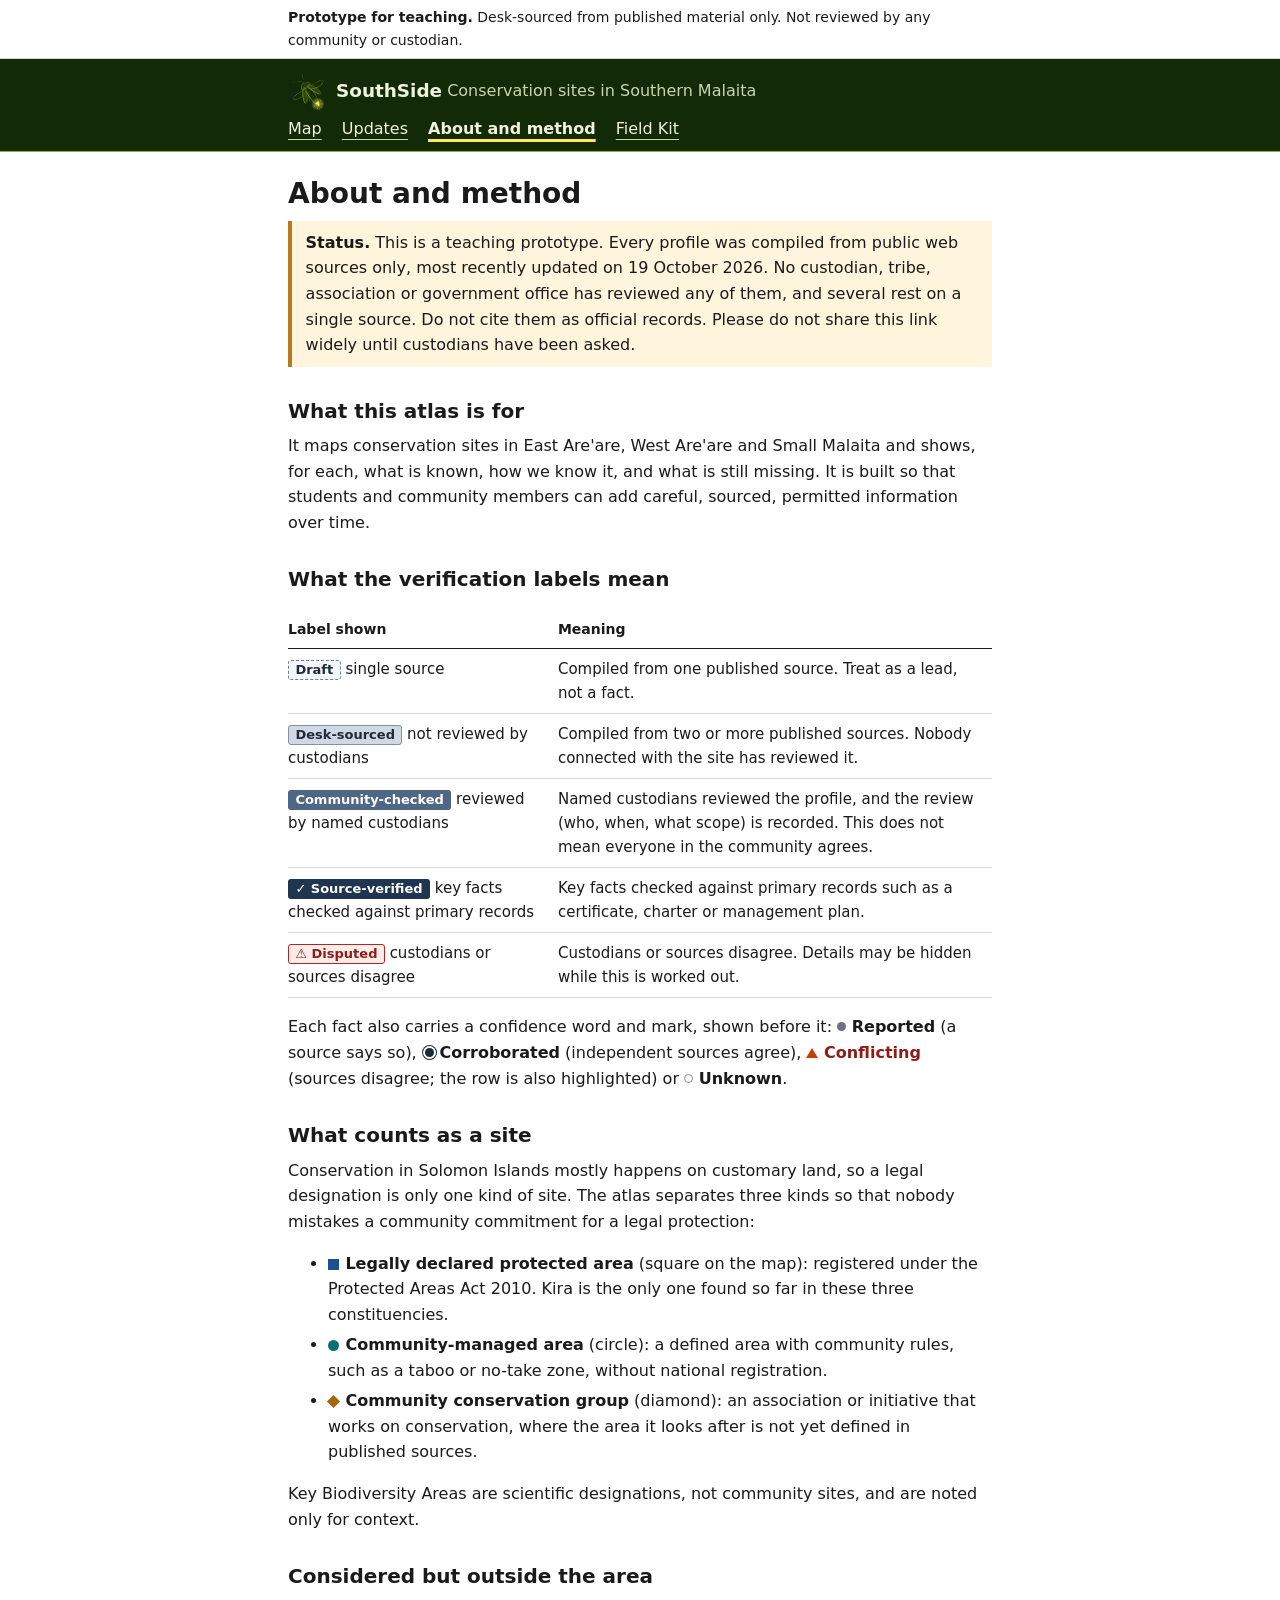
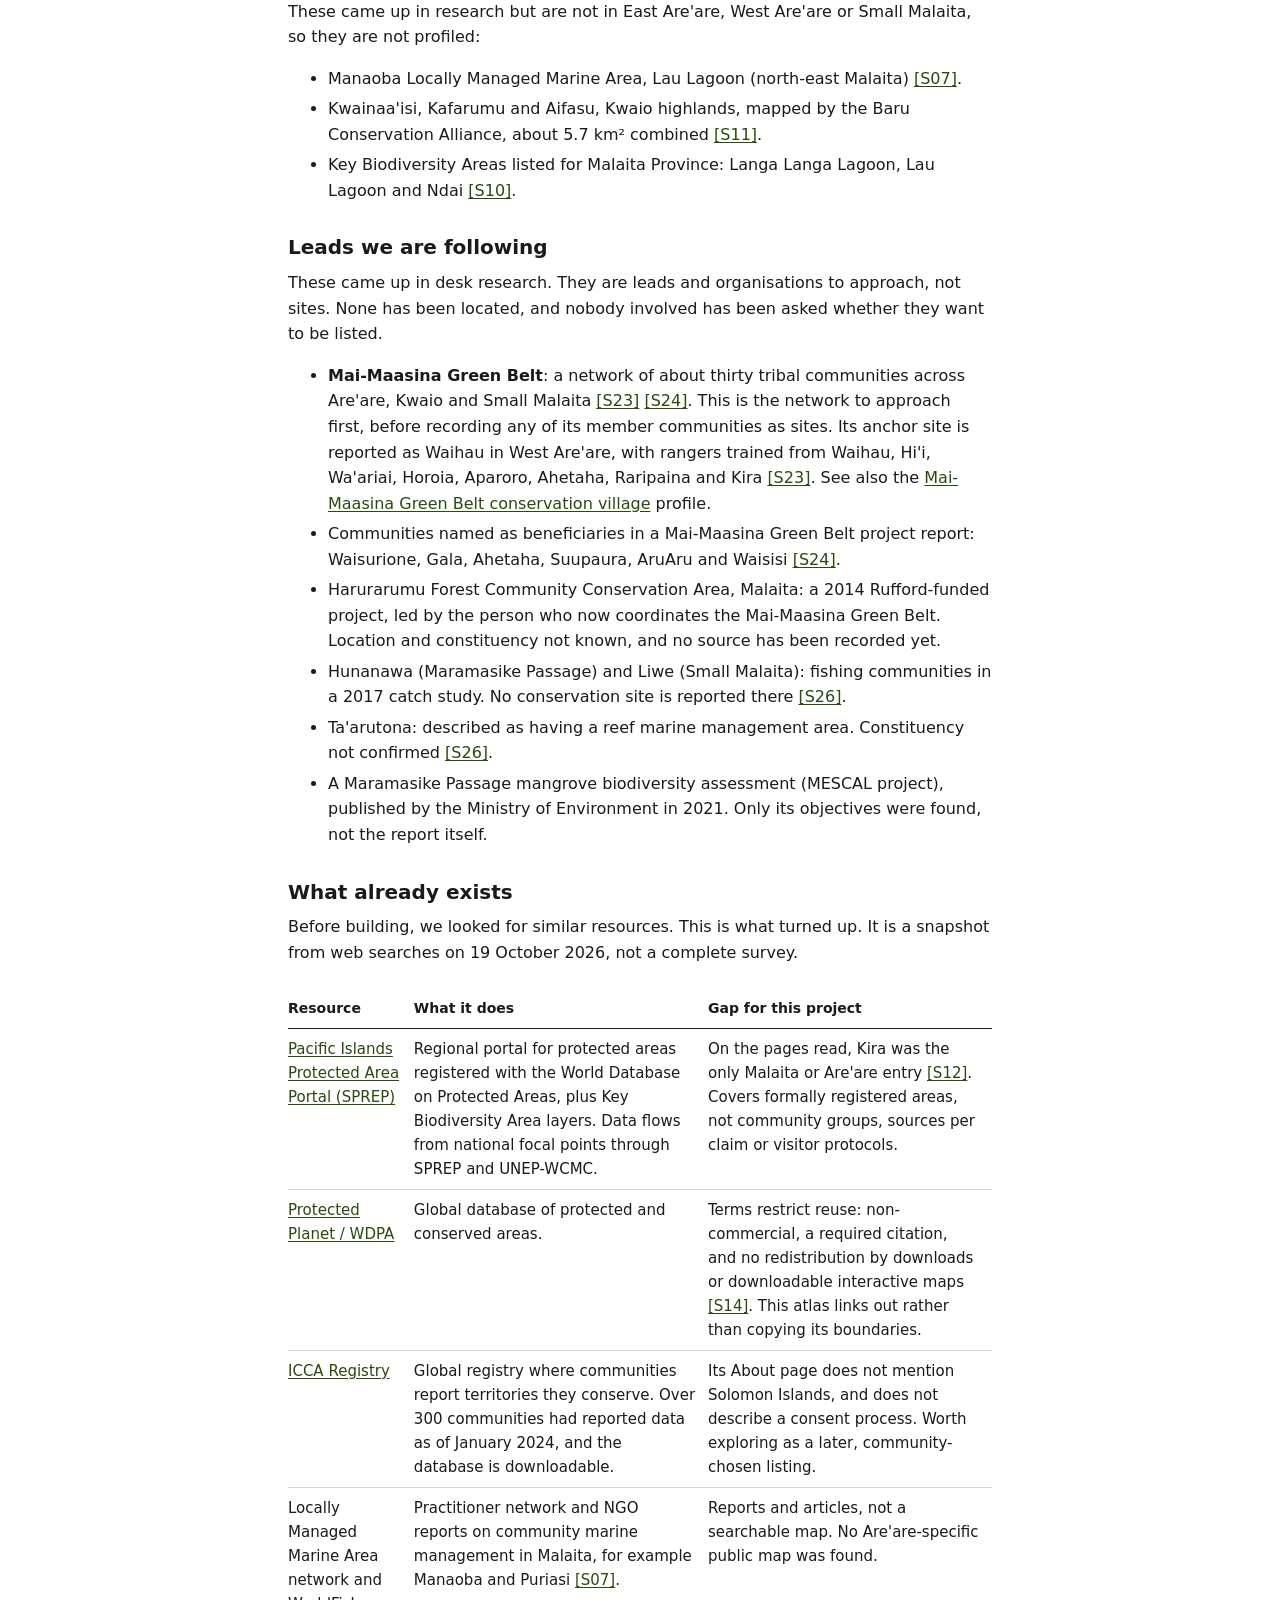
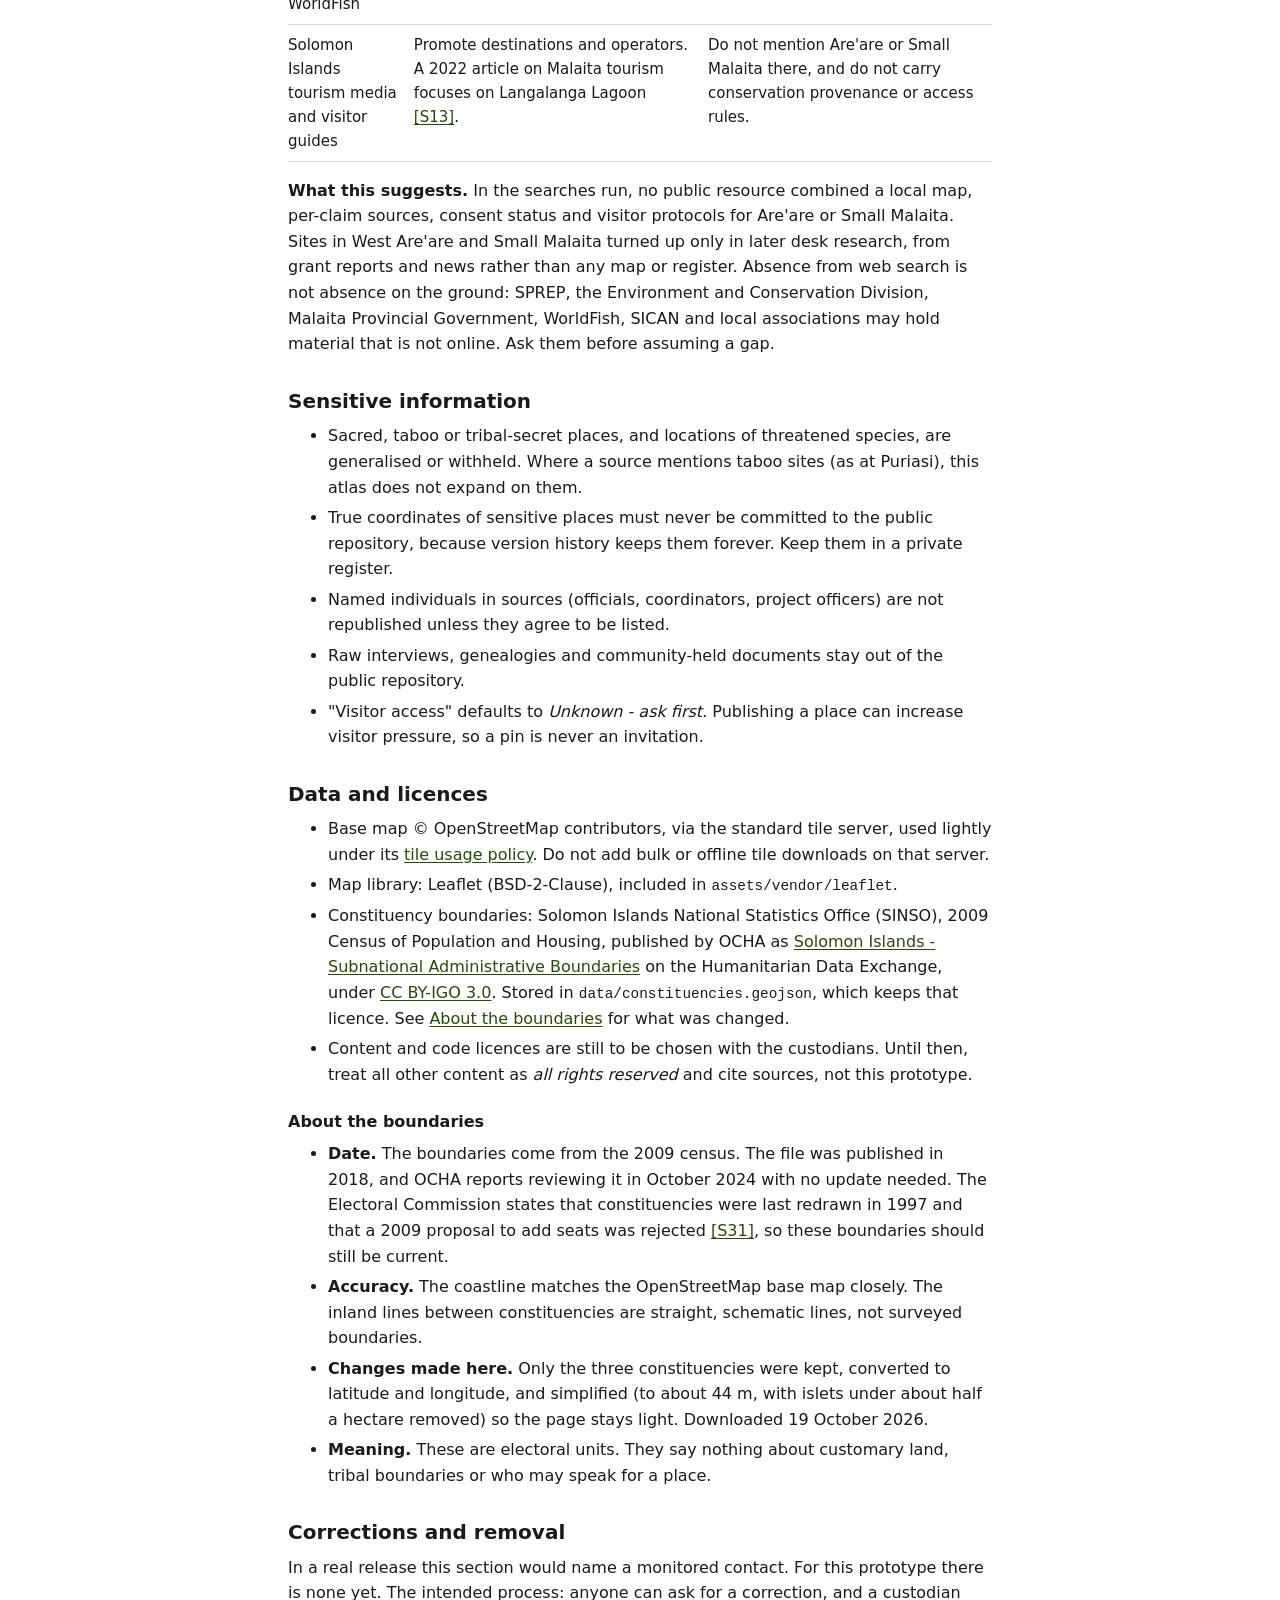
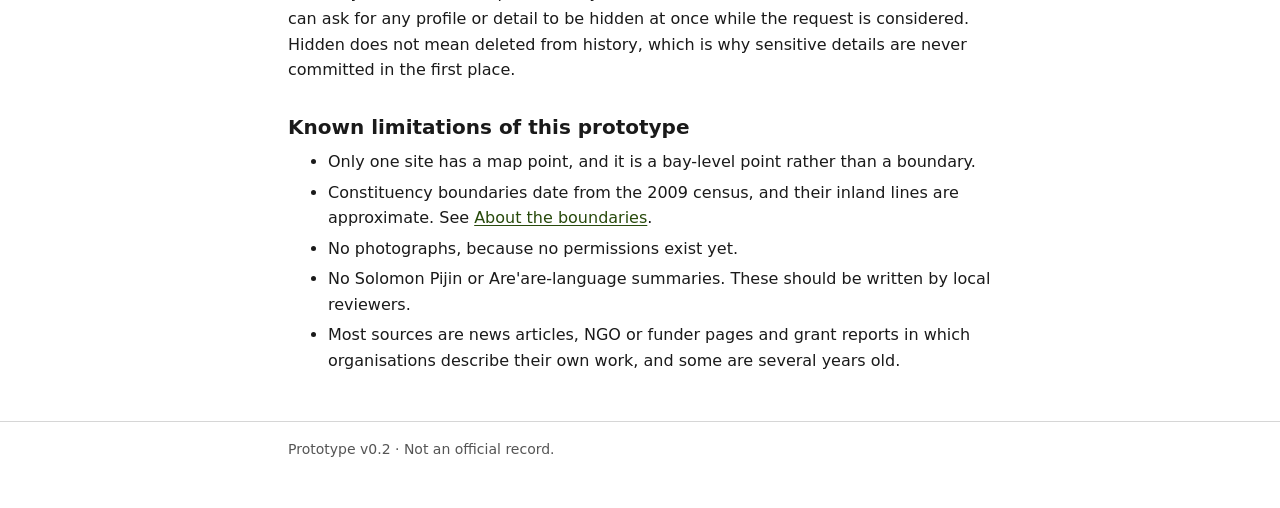
==== commit 04743250: "Firefly logo, moss-green theme and site updates Logo and theme: - Field-sketch firefly in assets/img" ====
--- a/about.html
+++ b/about.html
@@ -7,13 +7,16 @@
 <meta name="description" content="SouthSide: conservation sites in Southern Malaita, Solomon Islands. Teaching prototype, not reviewed by custodians.">
 <title>About and method - SouthSide (prototype)</title>
 <link rel="stylesheet" href="assets/css/styles.css">
+<link rel="icon" href="assets/img/favicon-32.png" sizes="32x32" type="image/png">
+<link rel="icon" href="assets/img/favicon.svg" type="image/svg+xml">
+<link rel="apple-touch-icon" href="assets/img/apple-touch-icon.png">
 </head>
 <body>
 <a class="skip" href="#main">Skip to content</a>
 <div class="proto"><p class="wrap"><strong>Prototype for teaching.</strong> Desk-sourced from published material only. Not reviewed by any community or custodian.</p></div>
 <header class="site-header"><div class="wrap">
-  <a class="brand" href="index.html">SouthSide</a> <span class="tagline">Conservation sites in Southern Malaita</span>
-  <nav aria-label="Main"><a href="index.html">Map</a><a href="about.html" aria-current="page">About and method</a><a href="kit.html">Field Kit</a></nav>
+  <a class="brand" href="index.html"><img class="brand-mark" src="assets/img/firefly-header.svg" width="40" height="40" alt="">SouthSide</a> <span class="tagline">Conservation sites in Southern Malaita</span>
+  <nav aria-label="Main"><a href="index.html">Map</a><a href="updates.html">Updates</a><a href="about.html" aria-current="page">About and method</a><a href="kit.html">Field Kit</a></nav>
 </div></header>
 
 <main id="main" class="wrap">
--- a/assets/css/styles.css
+++ b/assets/css/styles.css
@@ -16,10 +16,24 @@
   --fade-swatch: #ececec;
   --fade-swatch-border: #b5b5b5;
 
+  /* Palette: four moss greens and the firefly glow. Rules use the role tokens below, not these. */
+  --green-1: #122a07;
+  --green-2: #284a0c;
+  --green-3: #487413;
+  --green-4: #98b528;        /* tints, fills and the rule on green 1 only: 2.3:1 on white, never text, border or icon there */
+  --glow: #ffe95c;           /* decorative only: logo, current-page nav underline, focus halo. Never a status, never text on light (1.2:1) */
+
   /* Brand (chrome only) */
-  --brand: #325a4b;
-  --brand-tint: #e7efeb;     /* selected list row */
+  --brand: var(--green-2);   /* links, buttons */
+  --brand-tint: #f1f5e1;     /* selected list row: green 4 at 14% on white */
   --on-brand: #ffffff;
+  --chrome: var(--green-1);  /* header background */
+  --chrome-border: var(--green-3); /* chrome borders: buttons, panel edges. Table hairlines stay --rule */
+  --chrome-rule: var(--green-4);   /* the rule on green 1, under the header */
+  --on-chrome: #eef3df;      /* text on green 1 */
+  --on-chrome-muted: #c8d6ac;      /* tagline and secondary text on green 1 */
+  --logo-ink-on-dark: #cfe08a;     /* reserved: logo ink on dark if the mark is ever inlined. The header <img> draws in green 4. */
+  --focus-ring: var(--green-1);    /* dark ring, with a --glow halo outside it */
 
   /* Kind of site: three hues, each paired with a shape */
   --tier-legal: #1d4f91;     /* square */
@@ -45,10 +59,11 @@
   --conf-conflicting: #c2410c;
   --conf-unknown: #8a9199;
 
-  /* Constituency outlines on the map (each is also labelled by name) */
-  --const-east: #6b5aa6;
-  --const-west: #b0496e;
-  --const-small: #6f6253;
+  /* Constituency outlines and light fills on the map (each is also labelled by name).
+     Hues kept apart from each other and from the kind-of-site colours. */
+  --const-east: #6b5aa6;     /* violet */
+  --const-west: #a64468;     /* rose */
+  --const-small: #b800b8;    /* magenta */
 
   --sans: system-ui, -apple-system, "Segoe UI", Roboto, "Helvetica Neue", Arial, sans-serif;
   color-scheme: light;
@@ -59,7 +74,8 @@
 body { margin: 0; background: var(--bg); color: var(--ink); font: 16px/1.6 var(--sans); }
 a { color: var(--brand); text-underline-offset: 2px; }
 a:hover { color: var(--ink); }
-:focus-visible { outline: 3px solid var(--brand); outline-offset: 2px; }
+/* Focus: a dark ring with a glow halo outside it. The ring carries the contrast on light pages, the halo on the green header. */
+:focus-visible { outline: 3px solid var(--glow); outline-offset: 3px; box-shadow: 0 0 0 3px var(--focus-ring); }
 h1, h2, h3 { line-height: 1.25; margin: 2rem 0 .6rem; }
 h1 { font-size: 1.75rem; margin-top: 1.5rem; }
 h2 { font-size: 1.25rem; }
@@ -79,23 +95,32 @@
 .proto p { margin: 0 auto; }
 
 /* Header and footer */
-.site-header { border-bottom: 1px solid var(--rule); padding: 1rem 0 .75rem; }
-.brand { font-weight: 700; font-size: 1.15rem; color: var(--ink); text-decoration: none; }
-.tagline { color: var(--muted); }
+.site-header { background: var(--chrome); color: var(--on-chrome); border-bottom: 1px solid var(--chrome-rule); padding: .75rem 0 .6rem; }
+.brand { display: inline-flex; align-items: center; gap: .5rem; vertical-align: middle; font-weight: 700; font-size: 1.15rem; color: var(--on-chrome); text-decoration: none; }
+.brand-mark { display: block; flex: none; width: 40px; height: 40px; }
+.tagline { color: var(--on-chrome-muted); vertical-align: middle; }
+.site-header a:hover { color: var(--on-chrome); }
 .site-header nav { margin-top: .35rem; display: flex; flex-wrap: wrap; gap: .25rem 1.25rem; }
-.site-header nav a[aria-current="page"] { color: var(--ink); font-weight: 600; text-decoration: none; }
+.site-header nav a { color: var(--on-chrome); text-decoration-color: var(--on-chrome-muted); text-underline-offset: 5px; }
+.site-header nav a[aria-current="page"] { font-weight: 600; text-decoration-color: var(--glow); text-decoration-thickness: 3px; }
 footer { border-top: 1px solid var(--rule); margin-top: 3rem; padding: 1rem 0 2rem; color: var(--muted); font-size: .875rem; }
 
 /* Filters */
-.controls { display: flex; flex-wrap: wrap; gap: .5rem 1rem; align-items: flex-end; margin: 1.5rem 0 1rem; }
-.controls label { display: flex; flex-direction: column; gap: .2rem; flex: 1 1 9rem; max-width: 16rem; font-size: .875rem; font-weight: 600; }
+.controls { display: flex; flex-wrap: wrap; gap: .4rem 1rem; align-items: center; margin: 0 0 .5rem; }
+.controls label { display: flex; align-items: center; gap: .45rem; flex: 1 1 13rem; max-width: 19rem; font-size: .875rem; font-weight: 600; white-space: nowrap; }
 input, select, textarea { font: inherit; font-weight: 400; color: var(--ink); background: var(--bg); border: 1px solid var(--field); border-radius: 0; padding: .35rem .5rem; }
-.controls input, .controls select { width: 100%; height: 2.4rem; }
-.controls .count { font-size: .875rem; color: var(--muted); line-height: 2.4rem; }
+.controls input, .controls select { width: 100%; min-width: 0; height: 2.2rem; }
+.controls .count { font-size: .875rem; color: var(--muted); }
+.intro { margin-bottom: .5rem; }
+.coverage-line { font-size: .9375rem; margin-bottom: .75rem; }
+.coverage-details ul { margin: .25rem 0 .5rem; }
 
 /* Maps */
 /* The main map runs wider than the text column (up to 64rem), centred on it. */
-#map { width: min(64rem, calc(100vw - 32px)); margin-left: calc(50% - min(32rem, 50vw - 16px)); height: 480px; border: 1px solid var(--rule); background: var(--map-bg); z-index: 1; }
+/* Map, its hint, the two panels and the site table share one width (up to 64rem), centred on the
+   narrow text column; prose stays in the column. */
+#map, .map-hint, .map-panels, #list .table-scroll { width: min(64rem, calc(100vw - 32px)); margin-left: calc(50% - min(32rem, 50vw - 16px)); }
+#map { height: clamp(320px, calc(100vh - 360px), 480px); border: 1px solid var(--rule); background: var(--map-bg); z-index: 1; }
 /* Greyscale base map on every map; site pins, circles, outlines and the fade keep their colour. */
 .leaflet-tile-pane { filter: grayscale(1); }
 .mini-map { height: 240px; border: 1px solid var(--rule); background: var(--map-bg); margin-bottom: .5rem; }
@@ -109,8 +134,14 @@
 .shape-community_group { background: var(--tier-group); border-radius: 0; transform: rotate(45deg) scale(.85); }
 
 /* Map legend: open on wide screens, collapsed on phones (home.js) */
-.legend { margin: .6rem 0 .4rem; font-size: .875rem; }
-.legend summary { cursor: pointer; font-weight: 600; }
+.map-hint { margin-top: .35rem; margin-bottom: .5rem; }
+
+/* Two independent collapsible panels under the map. align-items: start keeps an open panel
+   from stretching its neighbour. Both summaries share one style so they read as a pair. */
+.map-panels { display: grid; grid-template-columns: 1fr 1fr; gap: .5rem 1.5rem; align-items: start; margin-bottom: .5rem; }
+.panel { border-top: 1px solid var(--chrome-border); min-width: 0; }
+.panel > summary { cursor: pointer; font-weight: 600; font-size: .9375rem; padding: .45rem 0; }
+.legend { font-size: .875rem; }
 .legend-grid { display: grid; grid-template-columns: repeat(auto-fit, minmax(15rem, 1fr)); gap: .25rem 1.5rem; margin-top: .4rem; }
 .legend h3 { font-size: .875rem; margin: .5rem 0 .25rem; }
 .legend ul { list-style: none; padding: 0; margin: 0; }
@@ -118,13 +149,22 @@
 .swatch { display: inline-block; width: 16px; height: 11px; margin-right: .4rem; vertical-align: -1px; }
 .swatch-zone { width: 13px; height: 13px; border-radius: 50%; border: 2px dashed var(--neutral-border); }
 .swatch-fade { background: var(--fade-swatch); border: 1px solid var(--fade-swatch-border); }
-.swatch-line { height: 0; border-top: 3px solid; vertical-align: 3px; }
+.swatch-area { border: 2px solid; }
 .const-east { border-color: var(--const-east); }
 .const-west { border-color: var(--const-west); }
 .const-small { border-color: var(--const-small); }
+.swatch-area.const-east { background: color-mix(in srgb, var(--const-east) 14%, var(--bg)); }
+.swatch-area.const-west { background: color-mix(in srgb, var(--const-west) 14%, var(--bg)); }
+.swatch-area.const-small { background: color-mix(in srgb, var(--const-small) 14%, var(--bg)); }
 .leaflet-tooltip.const-label { background: var(--bg); color: var(--ink); border: 1px solid var(--rule); border-left-width: 4px; box-shadow: none; border-radius: 0; padding: 0 .3rem; font-size: .75rem; font-weight: 600; }
 .leaflet-tooltip.const-label::before { display: none; }
+.leaflet-tooltip.const-label.const-east { border-left-color: var(--const-east); }
+.leaflet-tooltip.const-label.const-west { border-left-color: var(--const-west); }
+.leaflet-tooltip.const-label.const-small { border-left-color: var(--const-small); }
 .leaflet-container { font-family: var(--sans); }
+/* leaflet.css colours .leaflet-container a with its own blue. Popup and attribution links use the brand colour;
+   scoped so the zoom buttons and popup close button keep Leaflet's defaults. */
+.leaflet-container .leaflet-popup-content a, .leaflet-container .leaflet-control-attribution a { color: var(--brand); }
 .leaflet-popup-content { margin: 10px 12px; }
 .leaflet-popup-content p { margin: 0 0 .4rem; }
 
@@ -135,8 +175,9 @@
 tbody tr:last-child > * { border-bottom: 1px solid var(--rule); }
 tbody th { font-weight: 400; }
 table.facts th { width: 30%; font-weight: 600; }
-td[data-label="Map"] { min-width: 7.5rem; }
+td[data-label="Map"] { min-width: 7.5rem; white-space: nowrap; }
 td[data-label="Status"] { white-space: nowrap; }
+td[data-label="Kind"] .tier, td[data-label="Constituency"] { white-space: nowrap; }
 td .note { display: block; margin-top: .2rem; font-size: .875rem; color: var(--muted); }
 .src { font-size: .875rem; white-space: nowrap; }
 tr.active > * { background: var(--brand-tint); }
@@ -167,6 +208,19 @@
 .callout-info { background: var(--info-bg); border-color: var(--info-border); }
 ul.callout { list-style: none; }
 ul.callout li { margin-bottom: .2rem; }
+
+/* Site updates. The tier is told by words and by the rule's shape: solid for a primary update,
+   dashed for a community note (as on the Draft badge, dashed = less checked). Never green, never glow. */
+.update { border-left: 4px solid var(--ink); padding: .05rem 0 .05rem .85rem; margin: 0 0 1.25rem; }
+.update-secondary { border-left-style: dashed; border-left-color: var(--neutral-border); }
+.update > :last-child { margin-bottom: 0; }
+.update-kind { display: flex; flex-wrap: wrap; align-items: center; gap: .2rem .5rem; margin: 0; font-size: .875rem; }
+.update h2, .update h3 { font-size: 1.05rem; margin: .2rem 0 .15rem; }
+.update-meta { margin: 0 0 .4rem; font-size: .875rem; color: var(--muted); }
+.update-body { margin: 0 0 .6rem; }
+.update-body > summary { cursor: pointer; font-size: .875rem; font-weight: 600; margin-bottom: .4rem; }
+.chip-check::before { content: "\26A0\FE0E\00a0"; content: "\26A0\FE0E\00a0" / ""; }
+pre.template { border: 1px solid var(--rule); padding: .75rem; overflow: auto; font-size: .8125rem; line-height: 1.45; margin: 0 0 .6rem; }
 
 /* Fact confidence: the word plus a mark with a different shape for each level */
 .conf { font-weight: 700; }
@@ -184,7 +238,7 @@
 
 /* Buttons: plain */
 .btn, .linkbtn { font: inherit; cursor: pointer; }
-.btn { font-size: .9375rem; padding: .3rem .8rem; border: 1px solid var(--brand); background: var(--bg); color: var(--brand); }
+.btn { font-size: .9375rem; padding: .3rem .8rem; border: 1px solid var(--chrome-border); background: var(--bg); color: var(--brand); }
 .btn:hover { background: var(--brand); color: var(--on-brand); }
 .linkbtn { border: 0; padding: 0; text-align: left; white-space: nowrap; background: none; color: var(--brand); text-decoration: underline; text-underline-offset: 2px; font-size: .875rem; }
 .linkbtn:hover { color: var(--ink); }
@@ -205,8 +259,16 @@
 pre.out { border: 1px solid var(--rule); padding: .75rem; overflow: auto; max-height: 420px; font-size: .8125rem; line-height: 1.45; margin: 0 0 .6rem; white-space: pre-wrap; word-break: break-word; }
 
 @media (max-width: 600px) {
-  h1 { font-size: 1.5rem; }
   #map { height: 320px; }
+  .map-panels { grid-template-columns: 1fr; gap: 0; }
+  /* Phones: keep the map near the top. Both fields and the count share one row. */
+  .proto { font-size: .8125rem; }
+  .site-header { padding: .5rem 0 .4rem; }
+  .brand-mark { width: 36px; height: 36px; }
+  h1 { font-size: 1.375rem; margin-top: 1rem; }
+  .controls { gap: .3rem .6rem; flex-wrap: nowrap; align-items: flex-end; }
+  .controls label { flex-direction: column; align-items: stretch; gap: .1rem; flex: 1 1 0; min-width: 0; font-size: .8125rem; }
+  .controls .count { font-size: .8125rem; white-space: nowrap; padding-bottom: .5rem; }
   .row2 { grid-template-columns: 1fr; }
   /* Stacked tables: each row becomes a short block, labelled from data-label */
   table.stack thead { display: none; }
@@ -220,7 +282,10 @@
 }
 @media (prefers-reduced-motion: reduce) { * { scroll-behavior: auto !important; transition: none !important; animation: none !important; } }
 @media print {
-  .site-header nav, .controls, #map, .mini-map, .legend, .map-hint, .btn, .linkbtn { display: none; }
+  .site-header nav, .controls, #map, .mini-map, .legend, .map-hint, .btn, .linkbtn, .brand-mark { display: none; }
+  /* Browsers drop background colours when printing, so the header prints as dark text on paper. */
+  .site-header { background: none; border-color: var(--rule); }
+  .brand, .tagline { color: var(--ink); }
   /* Keep badge, chip and callout fills when printing; the words and borders carry the meaning anyway. */
   .badge, .chip, .callout, .mark, tr.flag-conflicting > * { -webkit-print-color-adjust: exact; print-color-adjust: exact; }
 }
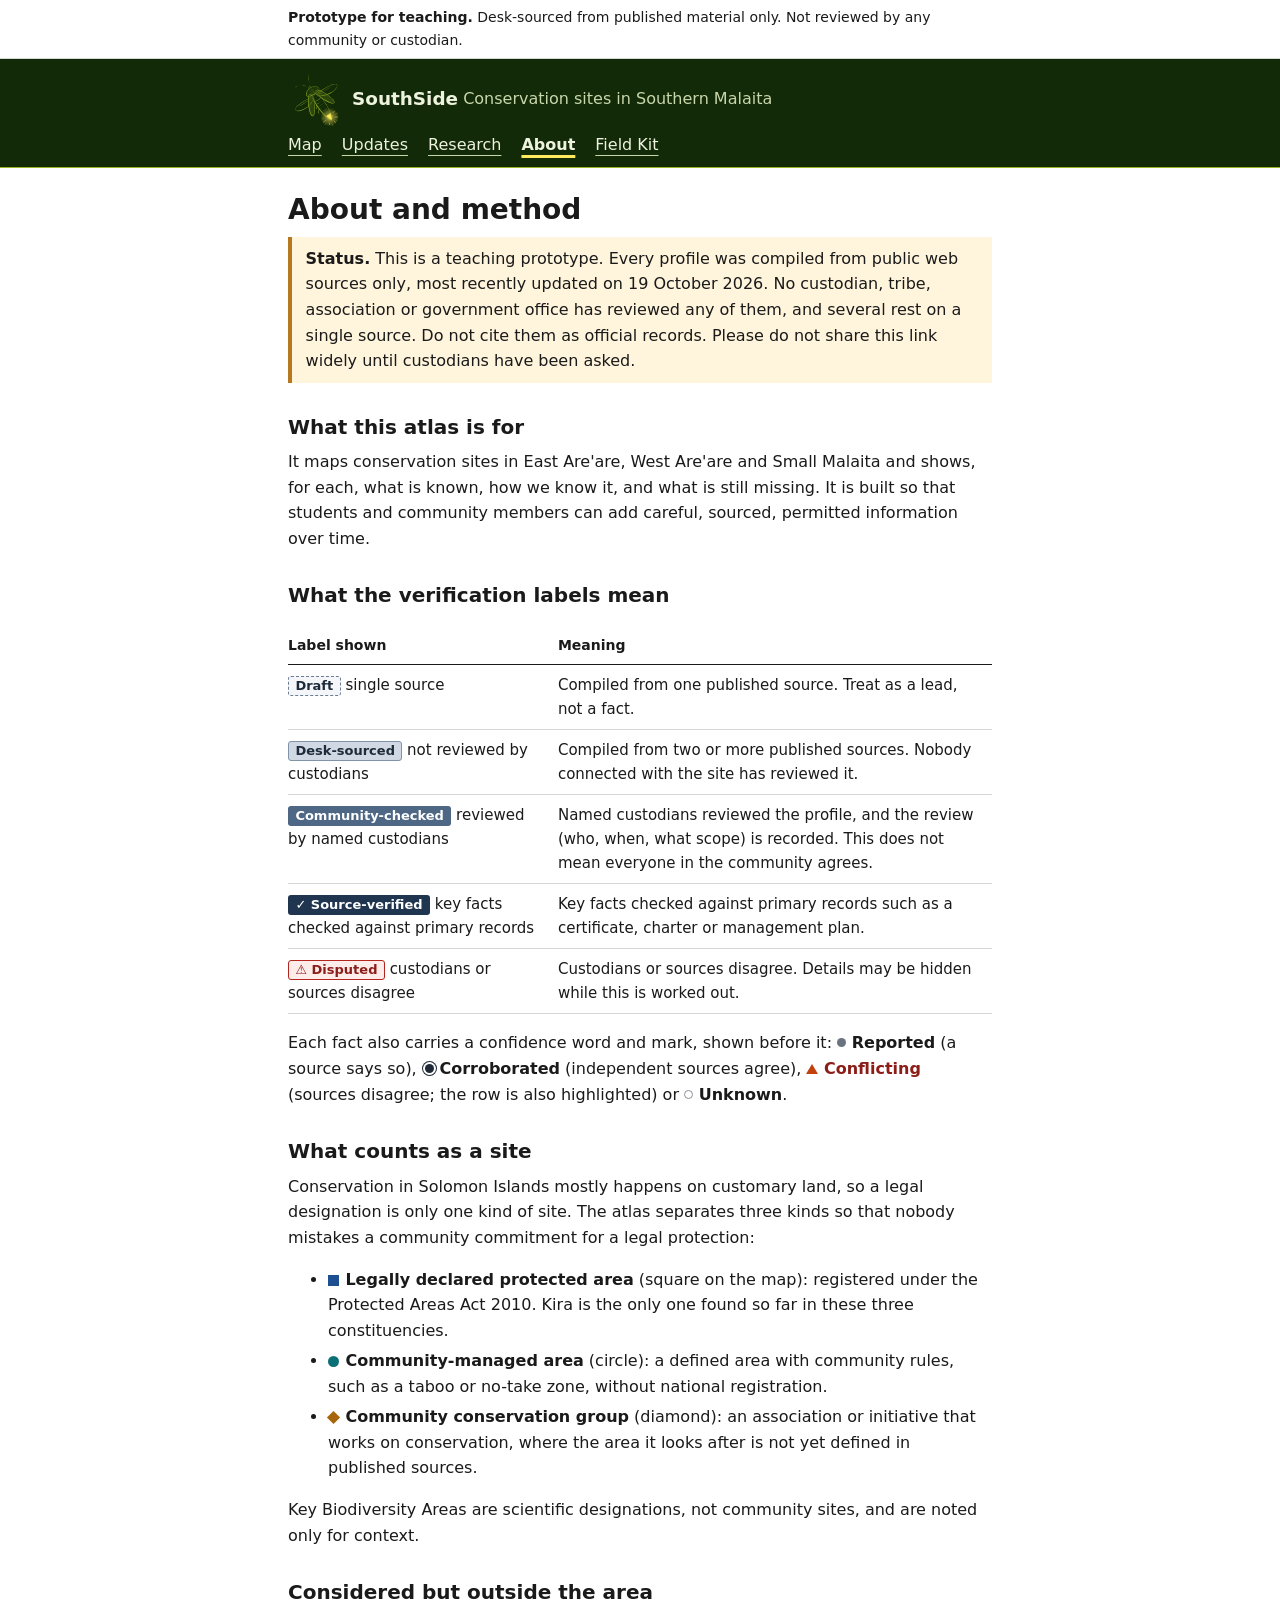
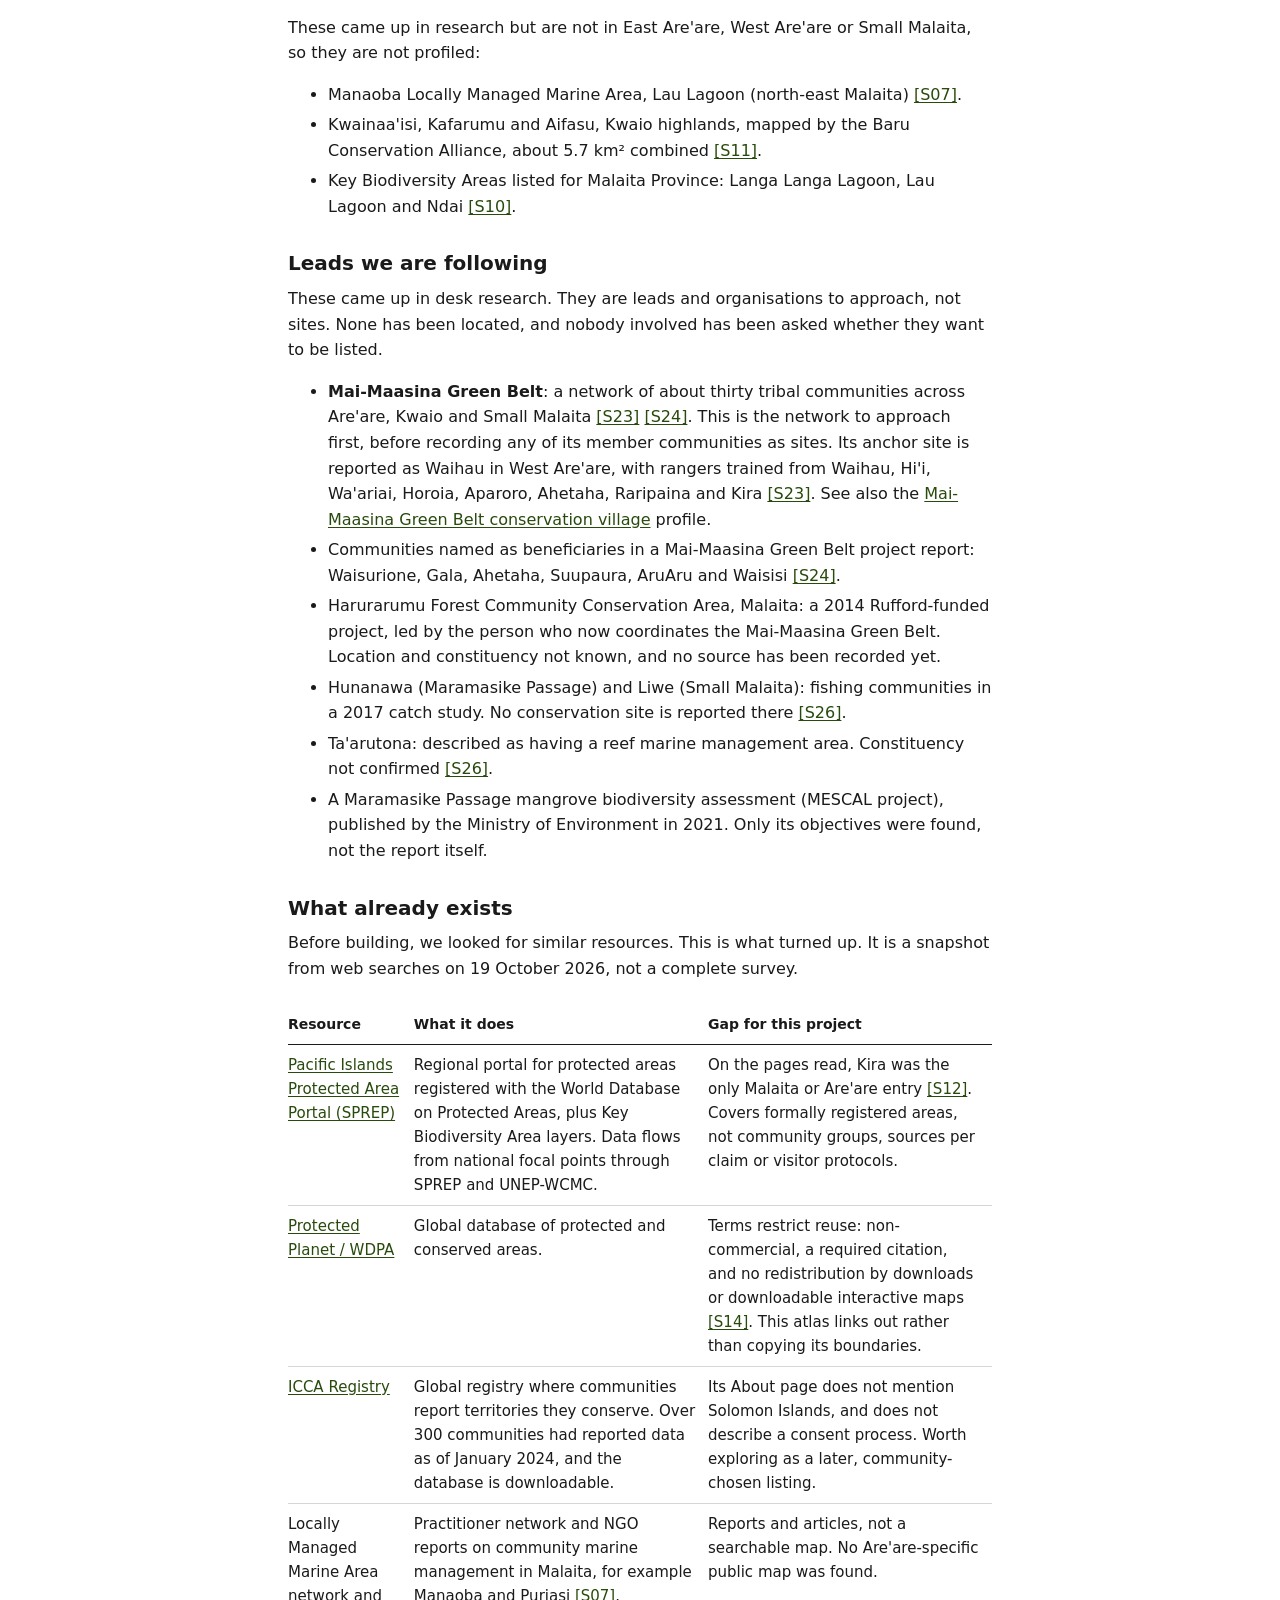
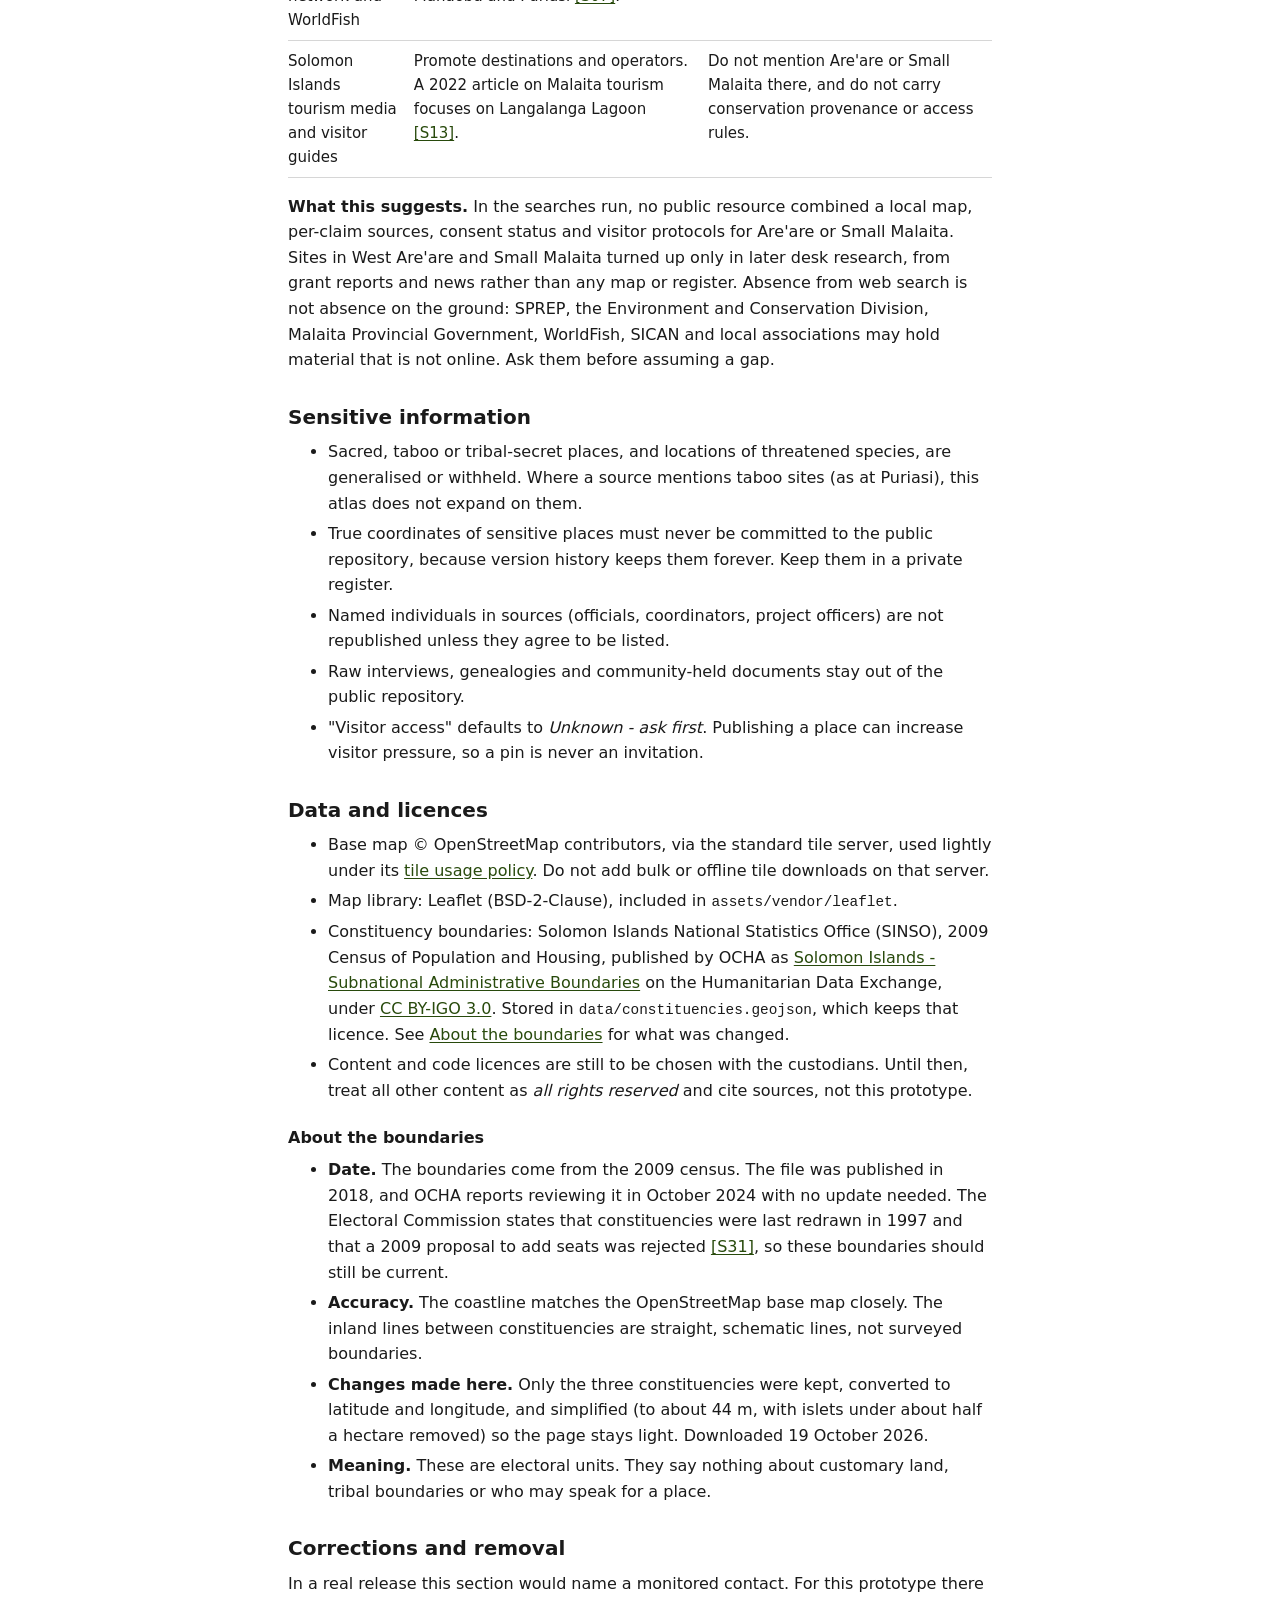
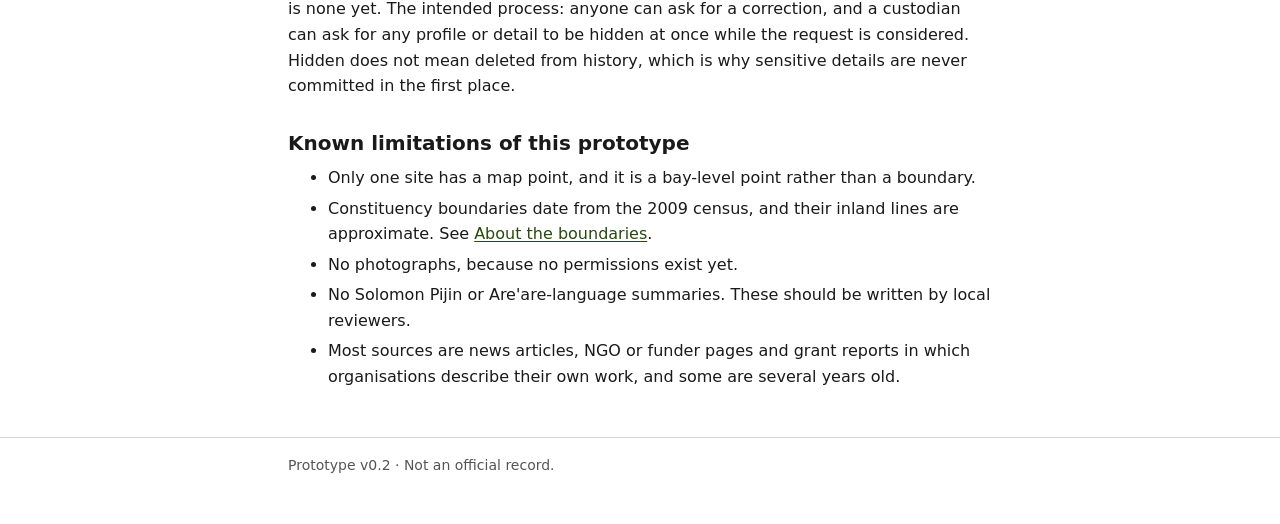
==== commit 621345c1: "Research library, larger header mark and homepage polish Research library: - library.html lists sour" ====
--- a/about.html
+++ b/about.html
@@ -16,7 +16,7 @@
 <div class="proto"><p class="wrap"><strong>Prototype for teaching.</strong> Desk-sourced from published material only. Not reviewed by any community or custodian.</p></div>
 <header class="site-header"><div class="wrap">
   <a class="brand" href="index.html"><img class="brand-mark" src="assets/img/firefly-header.svg" width="40" height="40" alt="">SouthSide</a> <span class="tagline">Conservation sites in Southern Malaita</span>
-  <nav aria-label="Main"><a href="index.html">Map</a><a href="updates.html">Updates</a><a href="about.html" aria-current="page">About and method</a><a href="kit.html">Field Kit</a></nav>
+  <nav aria-label="Main"><a href="index.html">Map</a><a href="updates.html">Updates</a><a href="library.html">Research</a><a href="about.html" aria-current="page">About</a><a href="kit.html">Field Kit</a></nav>
 </div></header>
 
 <main id="main" class="wrap">
--- a/assets/css/styles.css
+++ b/assets/css/styles.css
@@ -97,7 +97,7 @@
 /* Header and footer */
 .site-header { background: var(--chrome); color: var(--on-chrome); border-bottom: 1px solid var(--chrome-rule); padding: .75rem 0 .6rem; }
 .brand { display: inline-flex; align-items: center; gap: .5rem; vertical-align: middle; font-weight: 700; font-size: 1.15rem; color: var(--on-chrome); text-decoration: none; }
-.brand-mark { display: block; flex: none; width: 40px; height: 40px; }
+.brand-mark { display: block; flex: none; width: 56px; height: 56px; }
 .tagline { color: var(--on-chrome-muted); vertical-align: middle; }
 .site-header a:hover { color: var(--on-chrome); }
 .site-header nav { margin-top: .35rem; display: flex; flex-wrap: wrap; gap: .25rem 1.25rem; }
@@ -220,6 +220,19 @@
 .update-body { margin: 0 0 .6rem; }
 .update-body > summary { cursor: pointer; font-size: .875rem; font-weight: 600; margin-bottom: .4rem; }
 .chip-check::before { content: "\26A0\FE0E\00a0"; content: "\26A0\FE0E\00a0" / ""; }
+/* Research library. Origin is told by words and the rule's shape: solid for a published source, dashed for a work
+   submitted by its author. Evidence kind is a separate outlined tag in words. Never green, never glow. */
+.lib-entry { border-left: 4px solid var(--ink); padding: .05rem 0 .05rem .85rem; margin: 0 0 1.25rem; }
+.lib-submitted { border-left-style: dashed; border-left-color: var(--neutral-border); }
+.lib-entry > :last-child { margin-bottom: 0; }
+.lib-entry p.small { margin-bottom: .3rem; }
+.lib-kind { display: flex; flex-wrap: wrap; align-items: center; gap: .2rem .5rem; margin: 0; font-size: .875rem; }
+.lib-entry h2, .lib-entry h3 { font-size: 1.05rem; margin: .2rem 0 .15rem; }
+.lib-meta { margin: 0 0 .4rem; font-size: .875rem; color: var(--muted); overflow-wrap: anywhere; }
+.lib-tag { display: inline-block; font-size: .8125rem; font-weight: 600; line-height: 1.35; padding: 0 .4rem; border: 1px solid var(--neutral-border); border-radius: 0; color: var(--neutral-ink); }
+.filters { display: grid; grid-template-columns: repeat(auto-fill, minmax(13rem, 1fr)); gap: .5rem 1rem; margin: 0 0 .25rem; }
+.filters label { display: flex; flex-direction: column; gap: .15rem; font-size: .875rem; font-weight: 600; min-width: 0; }
+.filters input, .filters select { width: 100%; min-width: 0; height: 2.2rem; }
 pre.template { border: 1px solid var(--rule); padding: .75rem; overflow: auto; font-size: .8125rem; line-height: 1.45; margin: 0 0 .6rem; }
 
 /* Fact confidence: the word plus a mark with a different shape for each level */
@@ -264,7 +277,7 @@
   /* Phones: keep the map near the top. Both fields and the count share one row. */
   .proto { font-size: .8125rem; }
   .site-header { padding: .5rem 0 .4rem; }
-  .brand-mark { width: 36px; height: 36px; }
+  .brand-mark { width: 44px; height: 44px; }
   h1 { font-size: 1.375rem; margin-top: 1rem; }
   .controls { gap: .3rem .6rem; flex-wrap: nowrap; align-items: flex-end; }
   .controls label { flex-direction: column; align-items: stretch; gap: .1rem; flex: 1 1 0; min-width: 0; font-size: .8125rem; }
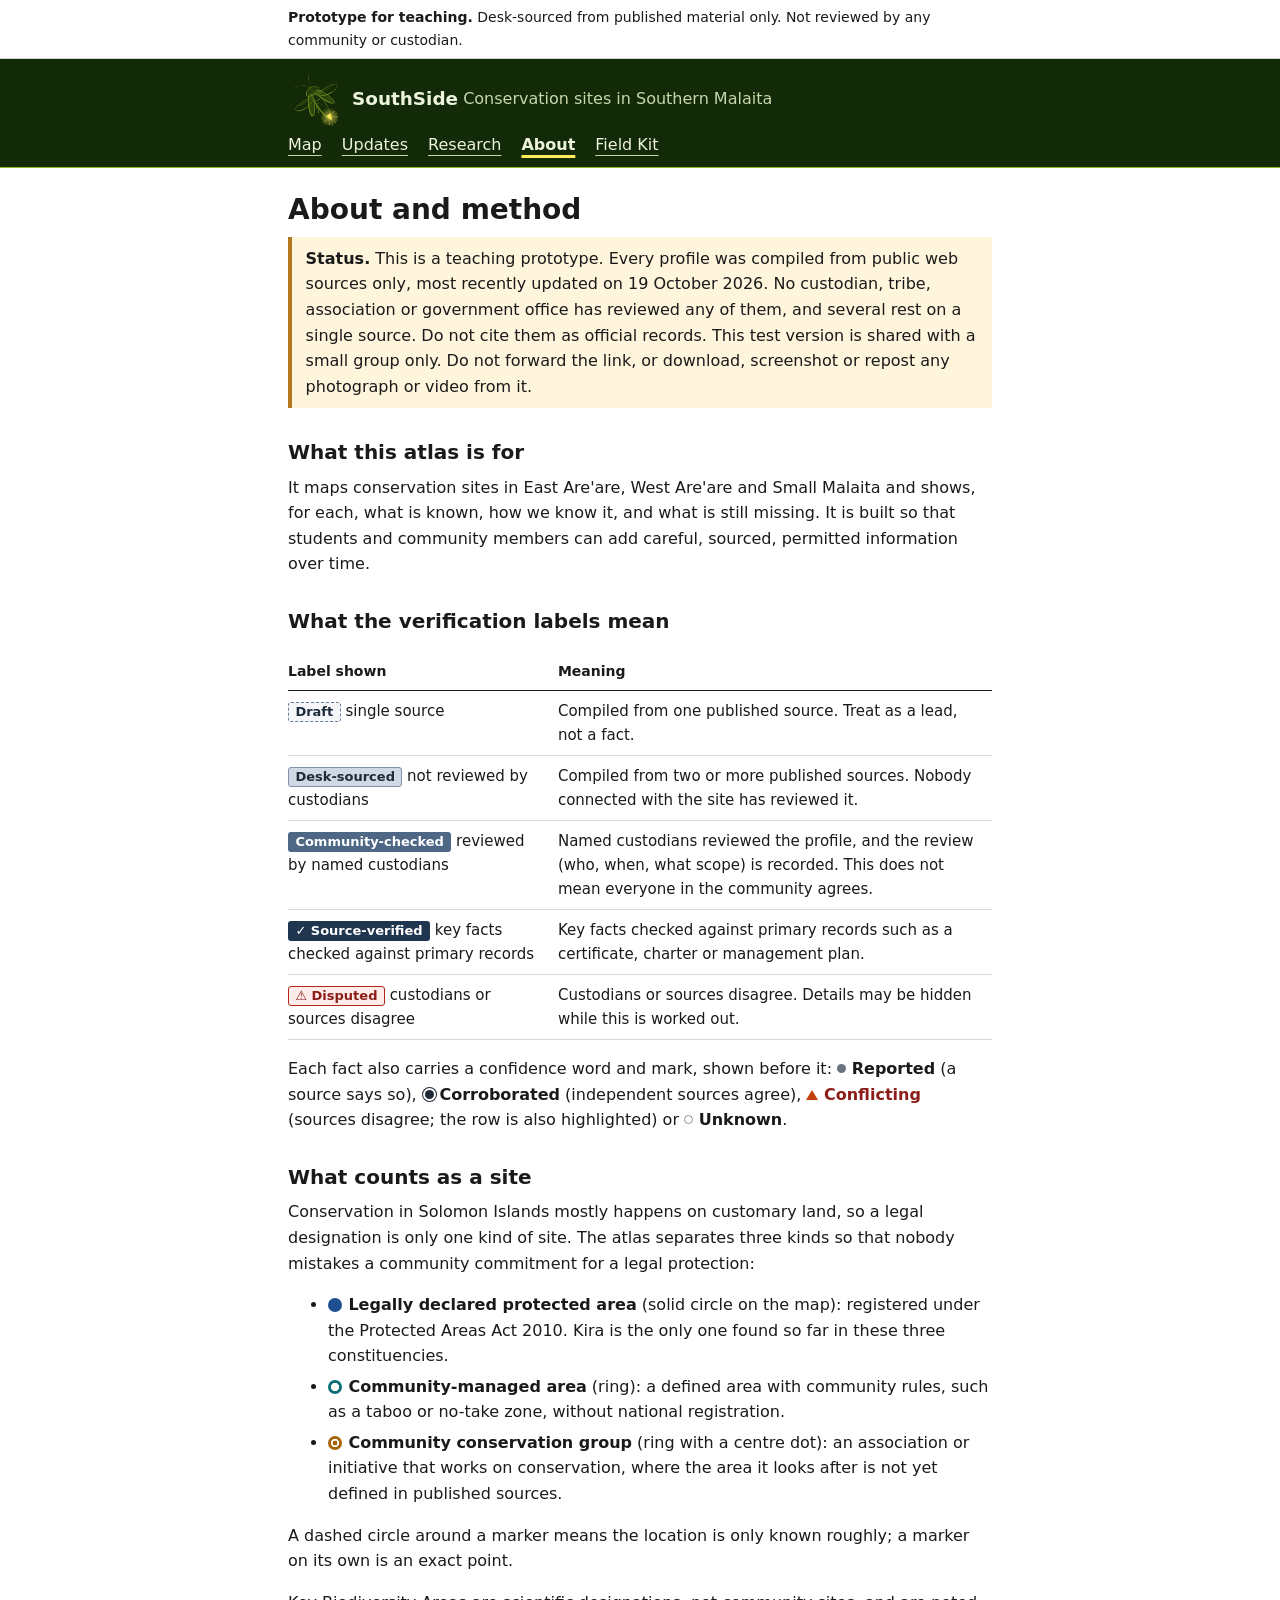
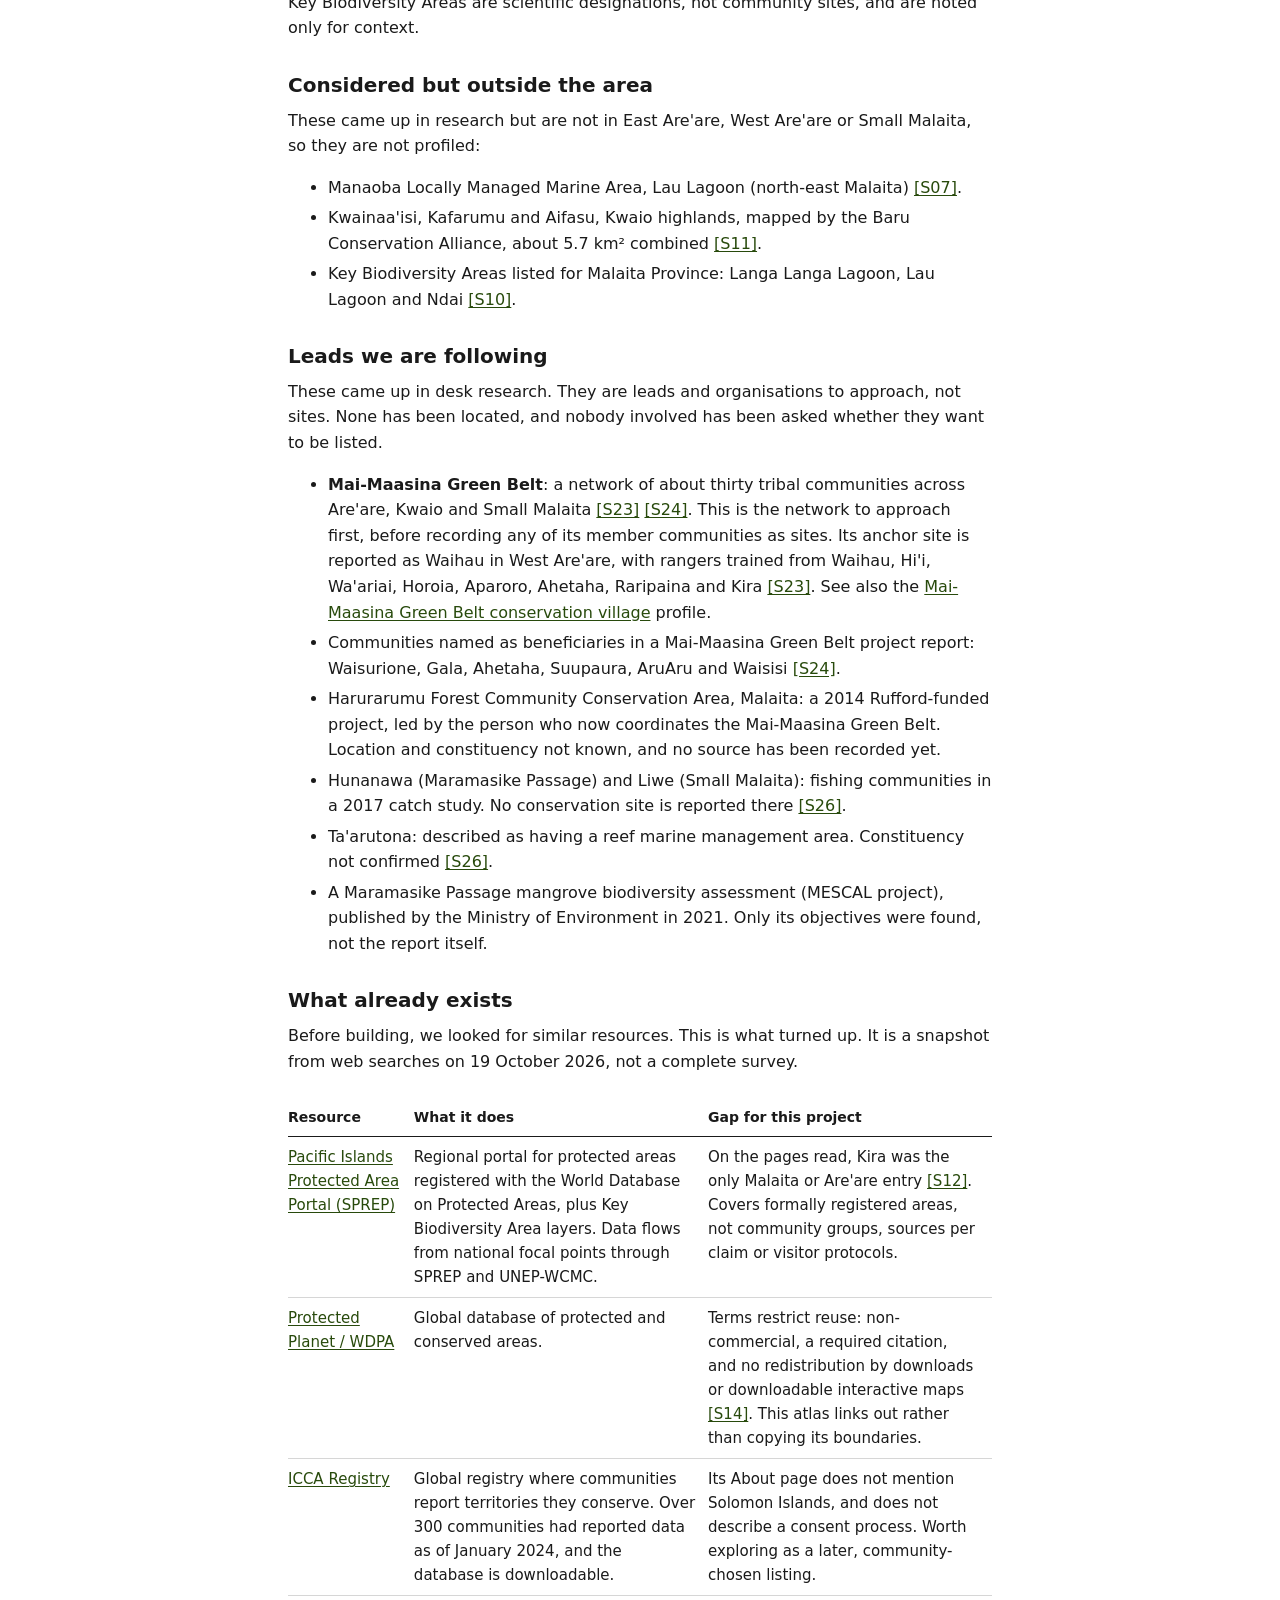
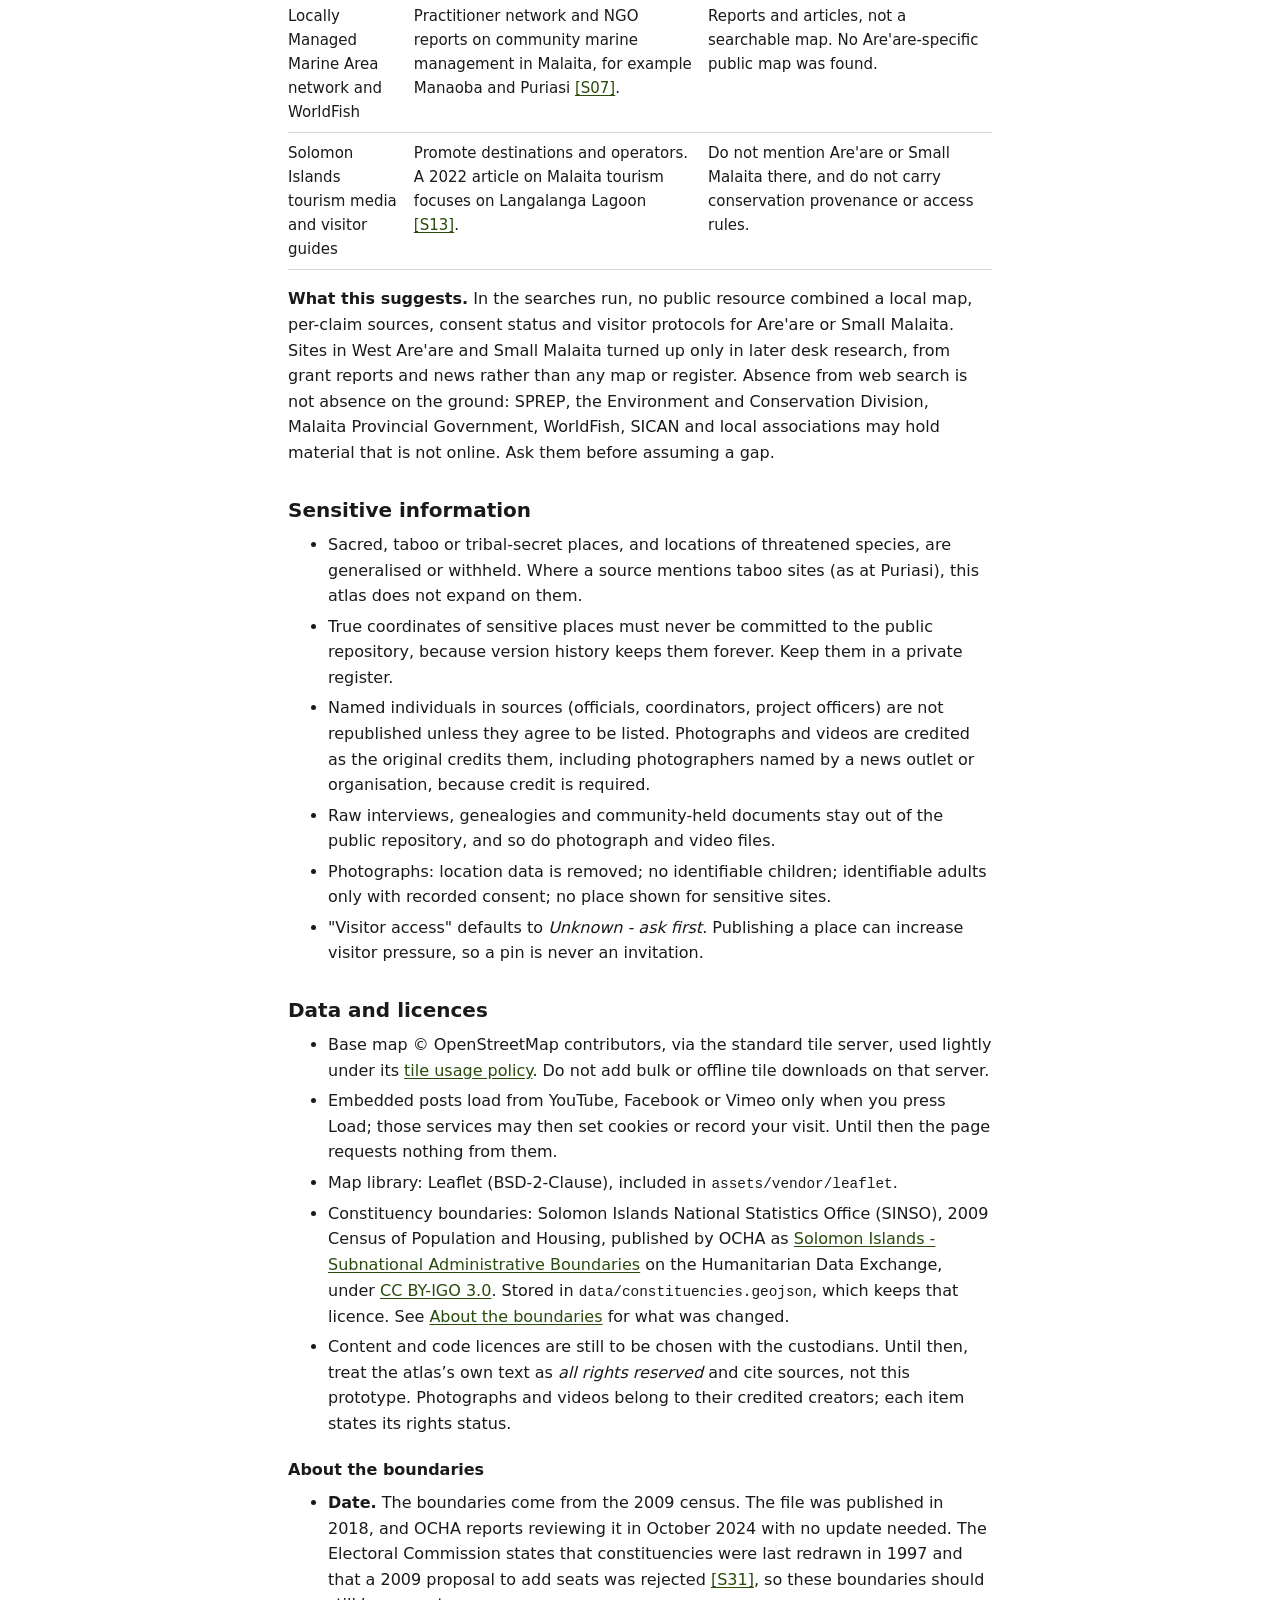
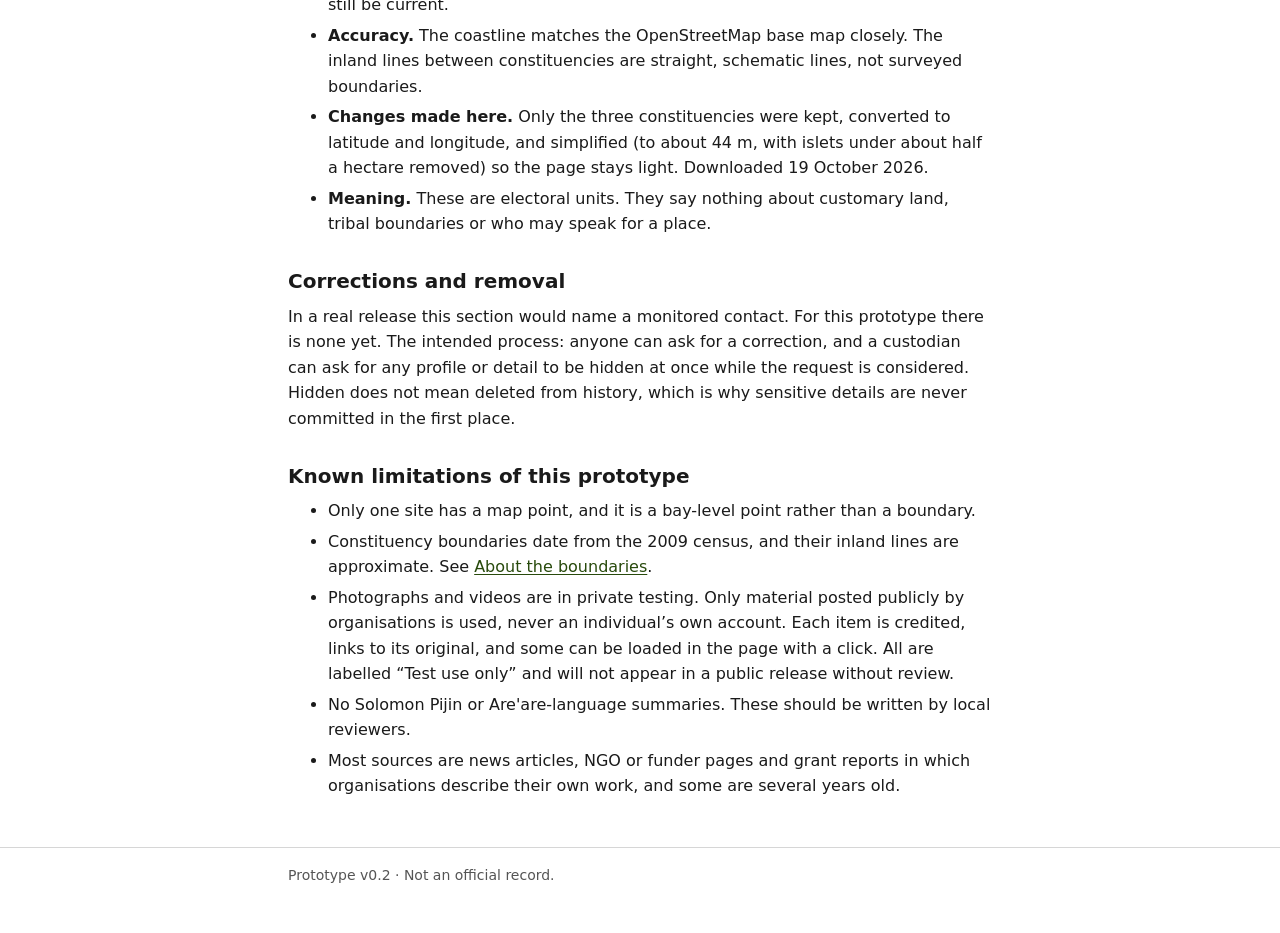
==== commit 02afd82b: "Media records, click-to-load embeds, CSP and circle-only map markers Media: - data/media.json (empty" ====
--- a/about.html
+++ b/about.html
@@ -2,6 +2,7 @@
 <html lang="en">
 <head>
 <meta charset="utf-8">
+<meta http-equiv="Content-Security-Policy" content="default-src 'self'; script-src 'self'; style-src 'self'; img-src 'self' https://tile.openstreetmap.org; connect-src 'self'; frame-src https://www.youtube-nocookie.com https://www.facebook.com https://player.vimeo.com; media-src 'none'; object-src 'none'; base-uri 'none'; form-action 'none'">
 <meta name="viewport" content="width=device-width, initial-scale=1">
 <meta name="robots" content="noindex">
 <meta name="description" content="SouthSide: conservation sites in Southern Malaita, Solomon Islands. Teaching prototype, not reviewed by custodians.">
@@ -22,7 +23,7 @@
 <main id="main" class="wrap">
   <h1>About and method</h1>
 
-  <p class="callout callout-caution"><strong>Status.</strong> This is a teaching prototype. Every profile was compiled from public web sources only, most recently updated on 19 October 2026. No custodian, tribe, association or government office has reviewed any of them, and several rest on a single source. Do not cite them as official records. Please do not share this link widely until custodians have been asked.</p>
+  <p class="callout callout-caution"><strong>Status.</strong> This is a teaching prototype. Every profile was compiled from public web sources only, most recently updated on 19 October 2026. No custodian, tribe, association or government office has reviewed any of them, and several rest on a single source. Do not cite them as official records. This test version is shared with a small group only. Do not forward the link, or download, screenshot or repost any photograph or video from it.</p>
 
   <h2>What this atlas is for</h2>
   <p>It maps conservation sites in East Are'are, West Are'are and Small Malaita and shows, for each, what is known, how we know it, and what is still missing. It is built so that students and community members can add careful, sourced, permitted information over time.</p>
@@ -43,10 +44,11 @@
   <h2>What counts as a site</h2>
   <p>Conservation in Solomon Islands mostly happens on customary land, so a legal designation is only one kind of site. The atlas separates three kinds so that nobody mistakes a community commitment for a legal protection:</p>
   <ul>
-    <li><span class="mark shape-legal_pa" aria-hidden="true"></span><strong>Legally declared protected area</strong> (square on the map): registered under the Protected Areas Act 2010. Kira is the only one found so far in these three constituencies.</li>
-    <li><span class="mark shape-community_area" aria-hidden="true"></span><strong>Community-managed area</strong> (circle): a defined area with community rules, such as a taboo or no-take zone, without national registration.</li>
-    <li><span class="mark shape-community_group" aria-hidden="true"></span><strong>Community conservation group</strong> (diamond): an association or initiative that works on conservation, where the area it looks after is not yet defined in published sources.</li>
+    <li><span class="mark shape-legal_pa" aria-hidden="true"></span><strong>Legally declared protected area</strong> (solid circle on the map): registered under the Protected Areas Act 2010. Kira is the only one found so far in these three constituencies.</li>
+    <li><span class="mark shape-community_area" aria-hidden="true"></span><strong>Community-managed area</strong> (ring): a defined area with community rules, such as a taboo or no-take zone, without national registration.</li>
+    <li><span class="mark shape-community_group" aria-hidden="true"></span><strong>Community conservation group</strong> (ring with a centre dot): an association or initiative that works on conservation, where the area it looks after is not yet defined in published sources.</li>
   </ul>
+  <p>A dashed circle around a marker means the location is only known roughly; a marker on its own is an exact point.</p>
   <p>Key Biodiversity Areas are scientific designations, not community sites, and are noted only for context.</p>
 
   <h2>Considered but outside the area</h2>
@@ -86,17 +88,19 @@
   <ul>
     <li>Sacred, taboo or tribal-secret places, and locations of threatened species, are generalised or withheld. Where a source mentions taboo sites (as at Puriasi), this atlas does not expand on them.</li>
     <li>True coordinates of sensitive places must never be committed to the public repository, because version history keeps them forever. Keep them in a private register.</li>
-    <li>Named individuals in sources (officials, coordinators, project officers) are not republished unless they agree to be listed.</li>
-    <li>Raw interviews, genealogies and community-held documents stay out of the public repository.</li>
+    <li>Named individuals in sources (officials, coordinators, project officers) are not republished unless they agree to be listed. Photographs and videos are credited as the original credits them, including photographers named by a news outlet or organisation, because credit is required.</li>
+    <li>Raw interviews, genealogies and community-held documents stay out of the public repository, and so do photograph and video files.</li>
+    <li>Photographs: location data is removed; no identifiable children; identifiable adults only with recorded consent; no place shown for sensitive sites.</li>
     <li>"Visitor access" defaults to <em>Unknown - ask first</em>. Publishing a place can increase visitor pressure, so a pin is never an invitation.</li>
   </ul>
 
   <h2>Data and licences</h2>
   <ul>
     <li>Base map &copy; OpenStreetMap contributors, via the standard tile server, used lightly under its <a href="https://operations.osmfoundation.org/policies/tiles/" rel="noopener">tile usage policy</a>. Do not add bulk or offline tile downloads on that server.</li>
+    <li>Embedded posts load from YouTube, Facebook or Vimeo only when you press Load; those services may then set cookies or record your visit. Until then the page requests nothing from them.</li>
     <li>Map library: Leaflet (BSD-2-Clause), included in <code>assets/vendor/leaflet</code>.</li>
     <li>Constituency boundaries: Solomon Islands National Statistics Office (SINSO), 2009 Census of Population and Housing, published by OCHA as <a href="https://data.humdata.org/dataset/cod-ab-slb" rel="noopener">Solomon Islands - Subnational Administrative Boundaries</a> on the Humanitarian Data Exchange, under <a href="https://creativecommons.org/licenses/by/3.0/igo/" rel="noopener">CC BY-IGO 3.0</a>. Stored in <code>data/constituencies.geojson</code>, which keeps that licence. See <a href="#boundaries">About the boundaries</a> for what was changed.</li>
-    <li>Content and code licences are still to be chosen with the custodians. Until then, treat all other content as <em>all rights reserved</em> and cite sources, not this prototype.</li>
+    <li>Content and code licences are still to be chosen with the custodians. Until then, treat the atlas&rsquo;s own text as <em>all rights reserved</em> and cite sources, not this prototype. Photographs and videos belong to their credited creators; each item states its rights status.</li>
   </ul>
 
   <h3 id="boundaries">About the boundaries</h3>
@@ -114,7 +118,7 @@
   <ul>
     <li>Only one site has a map point, and it is a bay-level point rather than a boundary.</li>
     <li>Constituency boundaries date from the 2009 census, and their inland lines are approximate. See <a href="#boundaries">About the boundaries</a>.</li>
-    <li>No photographs, because no permissions exist yet.</li>
+    <li>Photographs and videos are in private testing. Only material posted publicly by organisations is used, never an individual&rsquo;s own account. Each item is credited, links to its original, and some can be loaded in the page with a click. All are labelled &ldquo;Test use only&rdquo; and will not appear in a public release without review.</li>
     <li>No Solomon Pijin or Are'are-language summaries. These should be written by local reviewers.</li>
     <li>Most sources are news articles, NGO or funder pages and grant reports in which organisations describe their own work, and some are several years old.</li>
   </ul>
--- a/assets/css/styles.css
+++ b/assets/css/styles.css
@@ -35,10 +35,10 @@
   --logo-ink-on-dark: #cfe08a;     /* reserved: logo ink on dark if the mark is ever inlined. The header <img> draws in green 4. */
   --focus-ring: var(--green-1);    /* dark ring, with a --glow halo outside it */
 
-  /* Kind of site: three hues, each paired with a shape */
-  --tier-legal: #1d4f91;     /* square */
-  --tier-area: #0b7076;      /* circle */
-  --tier-group: #a8660a;     /* diamond */
+  /* Kind of site: three hues, each paired with a fill pattern inside a circle */
+  --tier-legal: #1d4f91;     /* solid circle */
+  --tier-area: #0b7076;      /* ring */
+  --tier-group: #a8660a;     /* ring with a centre dot */
 
   /* Verification trust ramp: one slate-blue family, darker = more checked */
   --ver-draft-bg: #f4f6f9;     --ver-draft-border: #6b7d93;    --ver-draft-ink: #1e2b3a;
@@ -125,13 +125,17 @@
 .leaflet-tile-pane { filter: grayscale(1); }
 .mini-map { height: 240px; border: 1px solid var(--rule); background: var(--map-bg); margin-bottom: .5rem; }
 
-/* Kind of site: colour + shape. .mark is the small inline version, .pin the map marker. */
-.mark, .pin { display: inline-block; flex: none; }
-.mark { width: 11px; height: 11px; margin-right: .4rem; vertical-align: -1px; }
-.pin { width: 16px; height: 16px; border: 2px solid var(--bg); box-shadow: 0 0 0 1px var(--ink); }
-.shape-legal_pa { background: var(--tier-legal); border-radius: 0; }
-.shape-community_area { background: var(--tier-area); border-radius: 50%; }
-.shape-community_group { background: var(--tier-group); border-radius: 0; transform: rotate(45deg) scale(.85); }
+/* Kind of site: every kind is a circle; colour + fill pattern tell them apart (solid, ring, ring with a centre dot).
+   .mark is the small inline version, .pin the map marker (white halo and dark outer ring so it shows on any tile).
+   Ring and ring-with-dot share the same outer band, so the centre dot is the only difference between them. */
+.mark, .pin { display: inline-block; flex: none; border-radius: 50%; }
+.mark { width: 14px; height: 14px; margin-right: .4rem; vertical-align: -2px; }
+.pin { width: 20px; height: 20px; border: 2px solid var(--bg); box-shadow: 0 0 0 1px var(--ink); }
+.shape-legal_pa { background: var(--tier-legal); }
+.shape-community_area { background: radial-gradient(circle closest-side, var(--bg) 0 59%, var(--tier-area) 62%); }
+.shape-community_group { background: radial-gradient(circle closest-side, var(--tier-group) 0 34%, var(--bg) 37% 59%, var(--tier-group) 62%); }
+/* Windows high-contrast mode would otherwise drop the fills and patterns. */
+@media (forced-colors: active) { .mark, .pin { forced-color-adjust: none; } }
 
 /* Map legend: open on wide screens, collapsed on phones (home.js) */
 .map-hint { margin-top: .35rem; margin-bottom: .5rem; }
@@ -233,6 +237,26 @@
 .filters { display: grid; grid-template-columns: repeat(auto-fill, minmax(13rem, 1fr)); gap: .5rem 1rem; margin: 0 0 .25rem; }
 .filters label { display: flex; flex-direction: column; gap: .15rem; font-size: .875rem; font-weight: 600; min-width: 0; }
 .filters input, .filters select { width: 100%; min-width: 0; height: 2.2rem; }
+/* Media: credited link-out cards. No image or video is loaded; the kind is a word, the test label a chip with an icon. */
+.media-list { display: grid; grid-template-columns: repeat(auto-fill, minmax(16rem, 1fr)); gap: 1rem 1.25rem; margin: .5rem 0 1rem; }
+.media-item { border-left: 4px solid var(--neutral-border); padding: .05rem 0 .05rem .85rem; min-width: 0; overflow-wrap: anywhere; }
+.media-item > p { margin: 0 0 .35rem; }
+.media-item > :last-child { margin-bottom: 0; }
+.media-kind { display: flex; flex-wrap: wrap; align-items: center; gap: .2rem .5rem; font-size: .875rem; }
+.media-credit { font-size: .875rem; color: var(--muted); }
+/* Embeds are created only after a click on Load. Sizes come from classes (the CSP blocks inline style attributes). */
+.media-embed:empty { display: none; }
+.media-embed { margin: 0 0 .35rem; }
+.media-frame { display: block; width: 100%; border: 1px solid var(--rule); }
+.media-frame-video { aspect-ratio: 16 / 9; height: auto; }
+.media-frame-post { height: 36rem; }
+.media-preview canvas { display: block; max-width: 100%; height: auto; border: 1px solid var(--rule); margin: .25rem 0; }
+.form-grid label.check { flex-direction: row; align-items: flex-start; gap: .4rem; font-weight: 400; }
+.form-grid label.check input { margin-top: .35rem; flex: none; }
+.form-grid fieldset { border: 1px solid var(--rule); padding: .5rem .75rem .75rem; margin: 0; min-width: 0; }
+.form-grid legend { font-size: .9375rem; font-weight: 600; padding: 0 .25rem; }
+.form-grid [hidden] { display: none; }   /* fields that only apply to some answers; beats the grid and flex rules above */
+.btn:disabled { cursor: not-allowed; border-style: dashed; color: var(--muted); background: var(--bg); }
 pre.template { border: 1px solid var(--rule); padding: .75rem; overflow: auto; font-size: .8125rem; line-height: 1.45; margin: 0 0 .6rem; }
 
 /* Fact confidence: the word plus a mark with a different shape for each level */
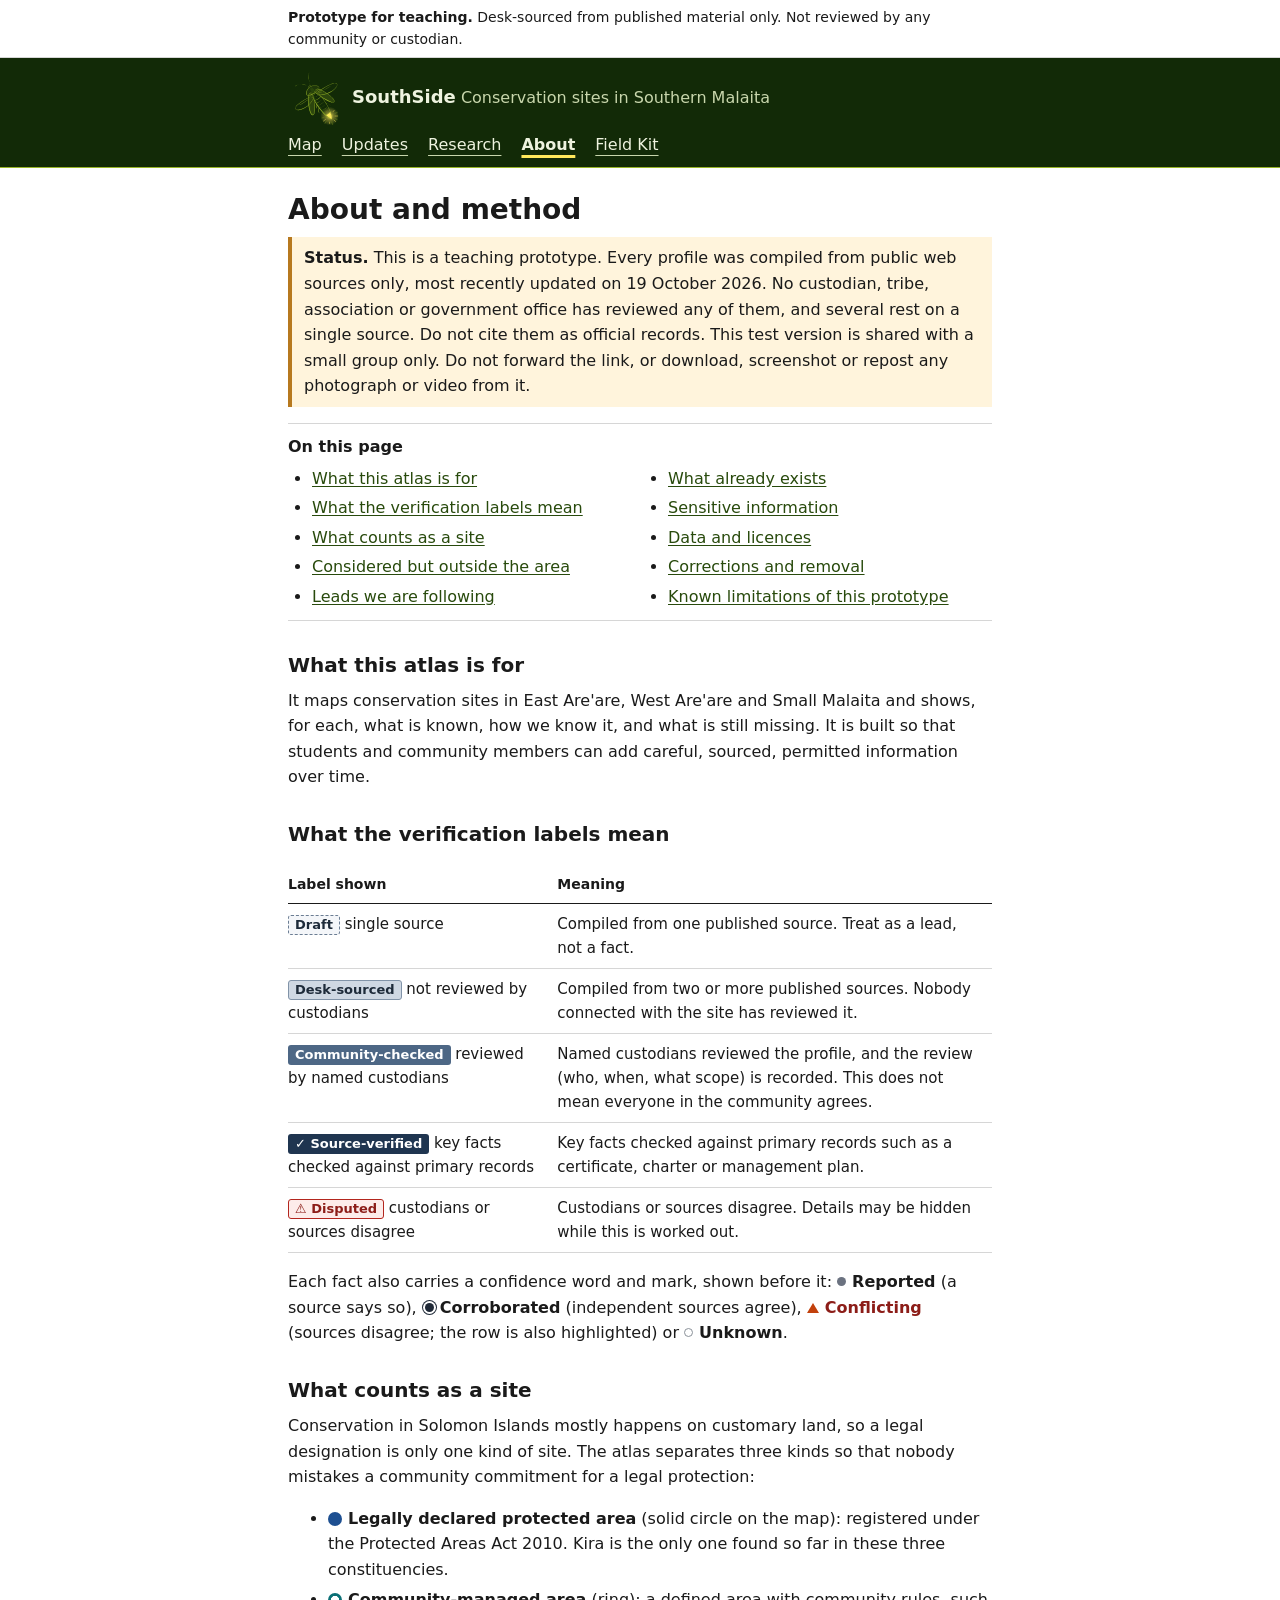
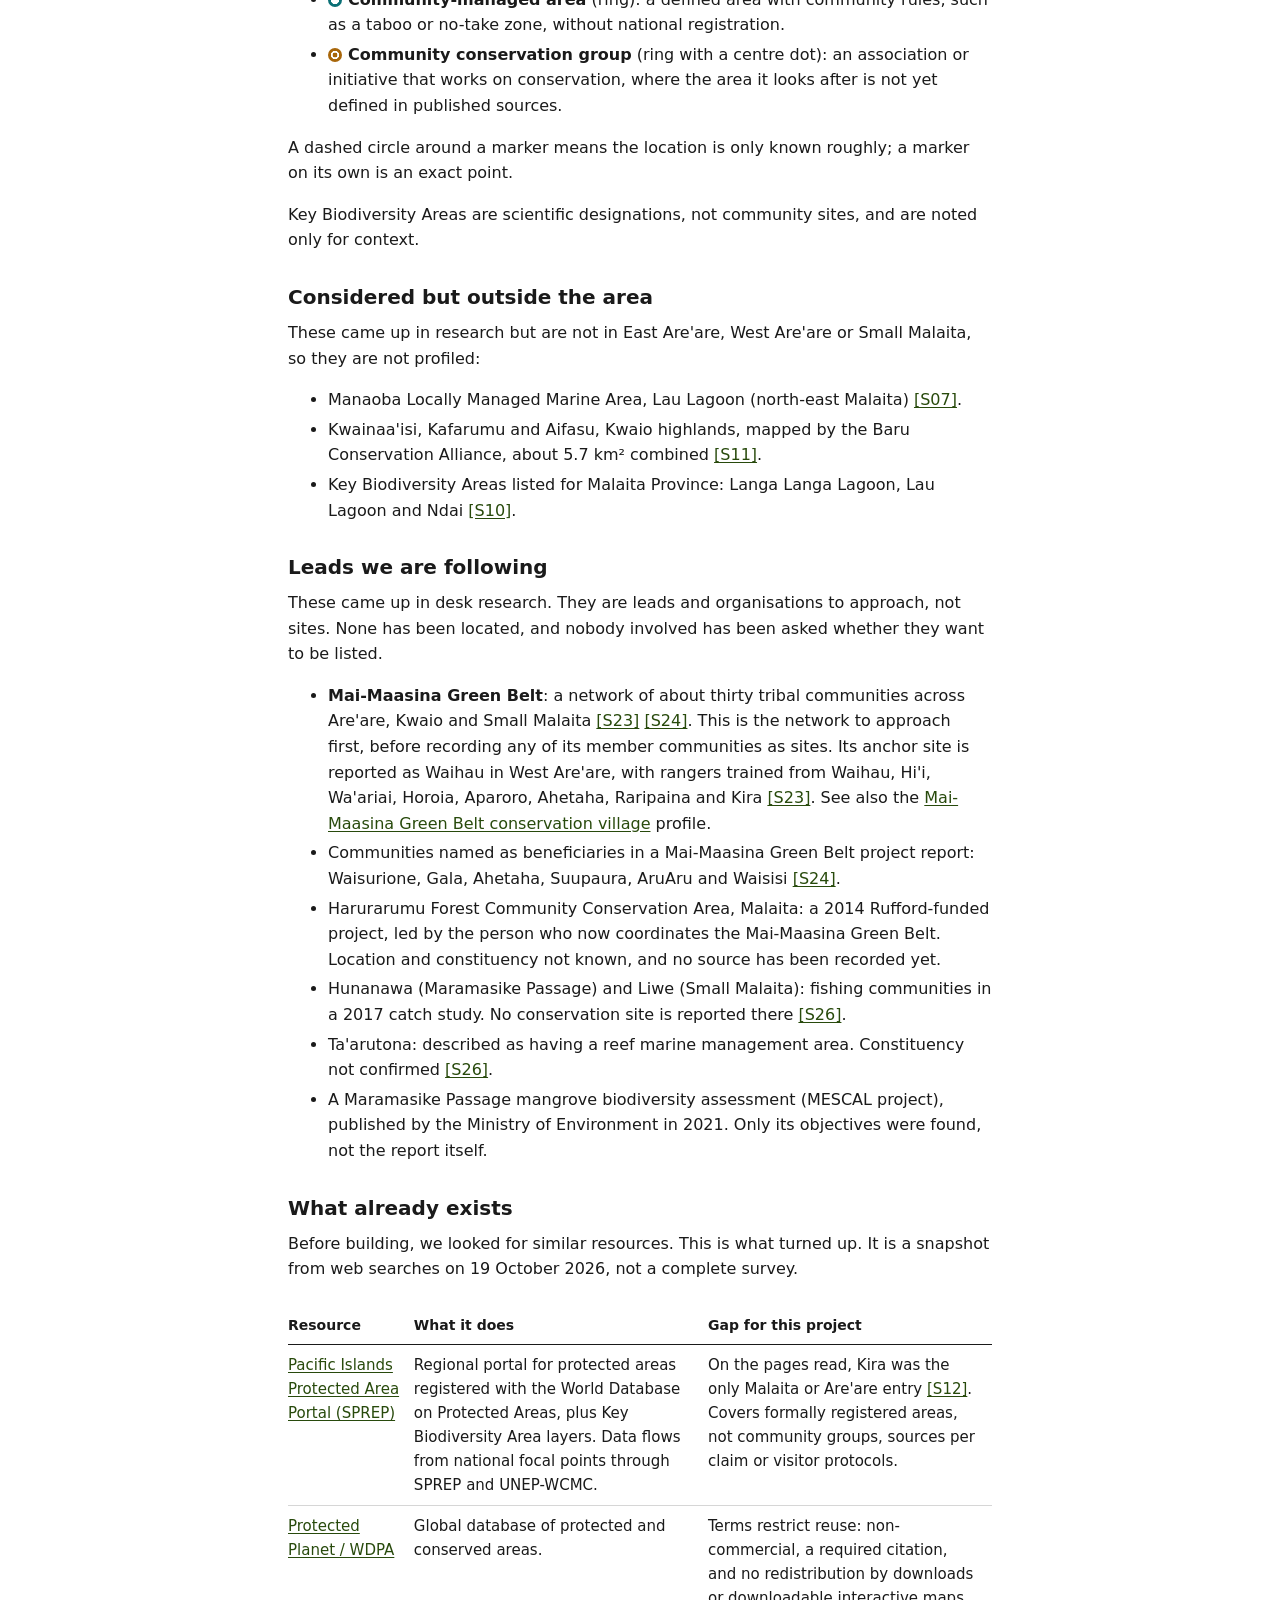
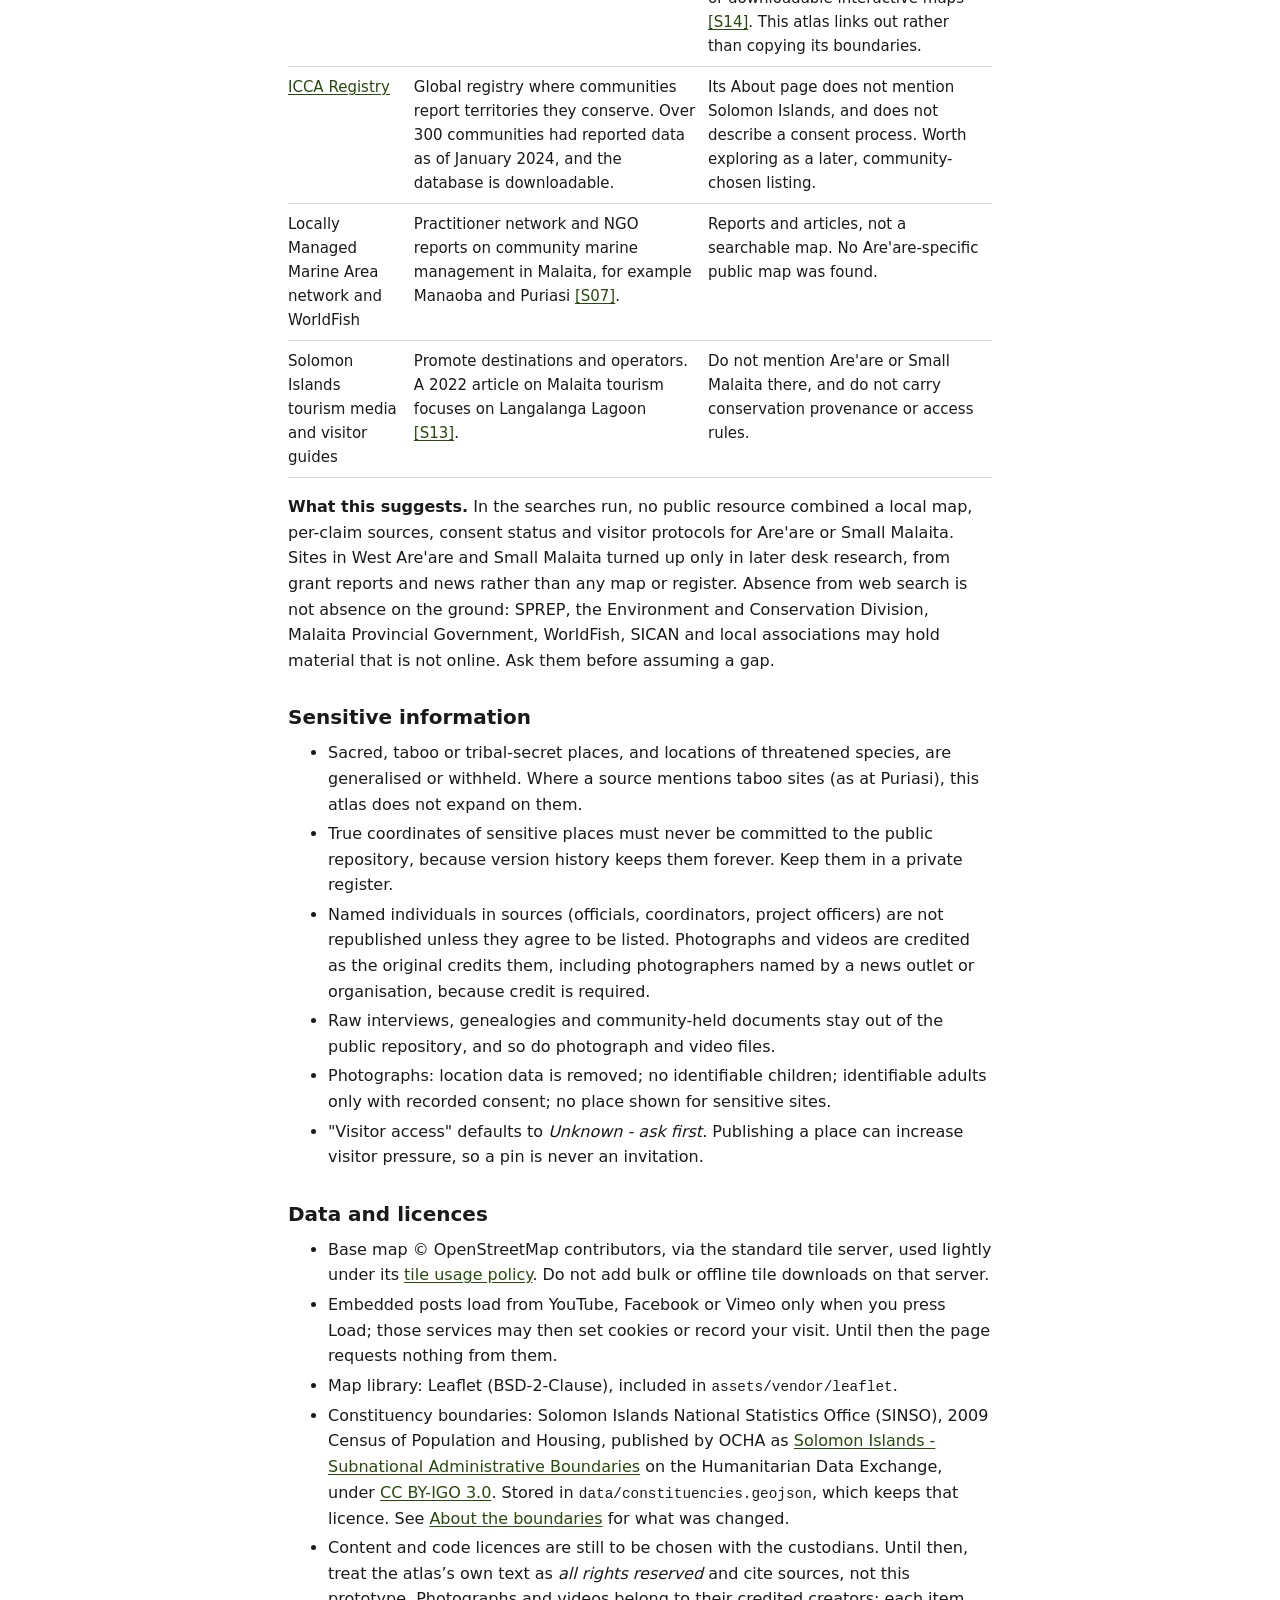
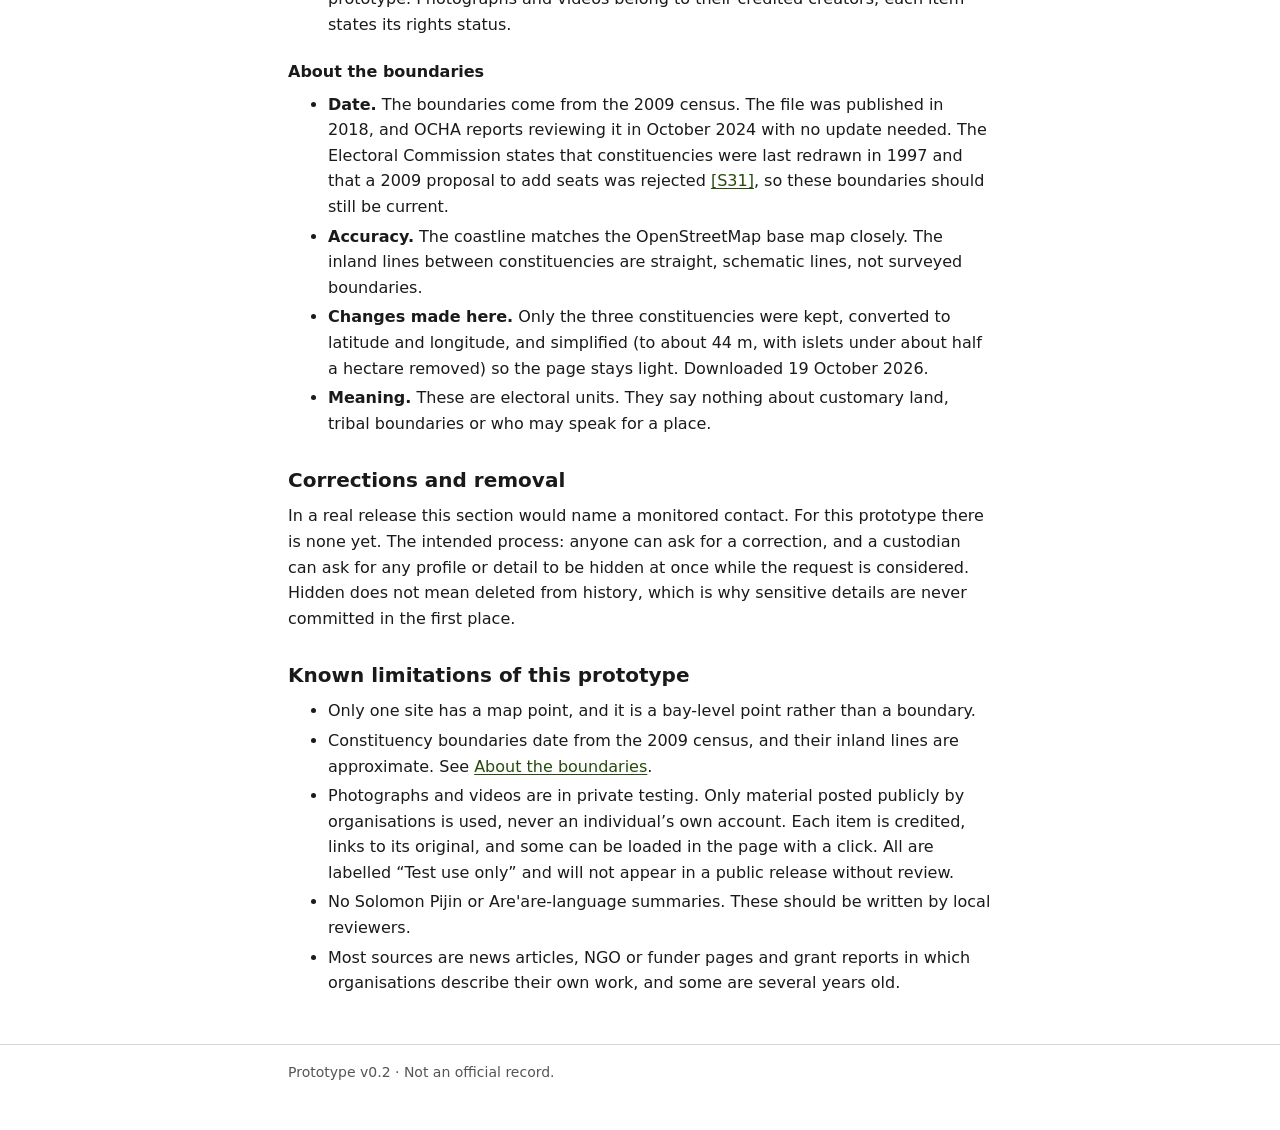
==== commit 04106342: "Polish pass steps 3-6 and add Ohe'ohe Conservation Foundation (SM-008) Visual polish (already upload" ====
--- a/about.html
+++ b/about.html
@@ -25,7 +25,23 @@
 
   <p class="callout callout-caution"><strong>Status.</strong> This is a teaching prototype. Every profile was compiled from public web sources only, most recently updated on 19 October 2026. No custodian, tribe, association or government office has reviewed any of them, and several rest on a single source. Do not cite them as official records. This test version is shared with a small group only. Do not forward the link, or download, screenshot or repost any photograph or video from it.</p>
 
-  <h2>What this atlas is for</h2>
+  <nav class="toc" aria-labelledby="toc-title">
+    <p class="toc-title" id="toc-title">On this page</p>
+    <ul>
+      <li><a href="#purpose">What this atlas is for</a></li>
+      <li><a href="#levels">What the verification labels mean</a></li>
+      <li><a href="#what-counts">What counts as a site</a></li>
+      <li><a href="#outside">Considered but outside the area</a></li>
+      <li><a href="#leads">Leads we are following</a></li>
+      <li><a href="#existing">What already exists</a></li>
+      <li><a href="#sensitive">Sensitive information</a></li>
+      <li><a href="#data">Data and licences</a></li>
+      <li><a href="#corrections">Corrections and removal</a></li>
+      <li><a href="#limitations">Known limitations of this prototype</a></li>
+    </ul>
+  </nav>
+
+  <h2 id="purpose">What this atlas is for</h2>
   <p>It maps conservation sites in East Are'are, West Are'are and Small Malaita and shows, for each, what is known, how we know it, and what is still missing. It is built so that students and community members can add careful, sourced, permitted information over time.</p>
 
   <h2 id="levels">What the verification labels mean</h2>
@@ -41,7 +57,7 @@
   </table></div>
   <p>Each fact also carries a confidence word and mark, shown before it: <span class="conf conf-reported"><span class="conf-mark" aria-hidden="true"></span>Reported</span> (a source says so), <span class="conf conf-corroborated"><span class="conf-mark" aria-hidden="true"></span>Corroborated</span> (independent sources agree), <span class="conf conf-conflicting"><span class="conf-mark" aria-hidden="true"></span>Conflicting</span> (sources disagree; the row is also highlighted) or <span class="conf conf-unknown"><span class="conf-mark" aria-hidden="true"></span>Unknown</span>.</p>
 
-  <h2>What counts as a site</h2>
+  <h2 id="what-counts">What counts as a site</h2>
   <p>Conservation in Solomon Islands mostly happens on customary land, so a legal designation is only one kind of site. The atlas separates three kinds so that nobody mistakes a community commitment for a legal protection:</p>
   <ul>
     <li><span class="mark shape-legal_pa" aria-hidden="true"></span><strong>Legally declared protected area</strong> (solid circle on the map): registered under the Protected Areas Act 2010. Kira is the only one found so far in these three constituencies.</li>
@@ -51,7 +67,7 @@
   <p>A dashed circle around a marker means the location is only known roughly; a marker on its own is an exact point.</p>
   <p>Key Biodiversity Areas are scientific designations, not community sites, and are noted only for context.</p>
 
-  <h2>Considered but outside the area</h2>
+  <h2 id="outside">Considered but outside the area</h2>
   <p>These came up in research but are not in East Are'are, West Are'are or Small Malaita, so they are not profiled:</p>
   <ul>
     <li>Manaoba Locally Managed Marine Area, Lau Lagoon (north-east Malaita) <a href="https://tunapacific.ffa.int/2020/06/30/malaitans-reap-benefits-from-conserving-marine-areas/" rel="noopener">[S07]</a>.</li>
@@ -84,7 +100,7 @@
   </table></div>
   <p><strong>What this suggests.</strong> In the searches run, no public resource combined a local map, per-claim sources, consent status and visitor protocols for Are'are or Small Malaita. Sites in West Are'are and Small Malaita turned up only in later desk research, from grant reports and news rather than any map or register. Absence from web search is not absence on the ground: SPREP, the Environment and Conservation Division, Malaita Provincial Government, WorldFish, SICAN and local associations may hold material that is not online. Ask them before assuming a gap.</p>
 
-  <h2>Sensitive information</h2>
+  <h2 id="sensitive">Sensitive information</h2>
   <ul>
     <li>Sacred, taboo or tribal-secret places, and locations of threatened species, are generalised or withheld. Where a source mentions taboo sites (as at Puriasi), this atlas does not expand on them.</li>
     <li>True coordinates of sensitive places must never be committed to the public repository, because version history keeps them forever. Keep them in a private register.</li>
@@ -94,7 +110,7 @@
     <li>"Visitor access" defaults to <em>Unknown - ask first</em>. Publishing a place can increase visitor pressure, so a pin is never an invitation.</li>
   </ul>
 
-  <h2>Data and licences</h2>
+  <h2 id="data">Data and licences</h2>
   <ul>
     <li>Base map &copy; OpenStreetMap contributors, via the standard tile server, used lightly under its <a href="https://operations.osmfoundation.org/policies/tiles/" rel="noopener">tile usage policy</a>. Do not add bulk or offline tile downloads on that server.</li>
     <li>Embedded posts load from YouTube, Facebook or Vimeo only when you press Load; those services may then set cookies or record your visit. Until then the page requests nothing from them.</li>
@@ -114,7 +130,7 @@
   <h2 id="corrections">Corrections and removal</h2>
   <p>In a real release this section would name a monitored contact. For this prototype there is none yet. The intended process: anyone can ask for a correction, and a custodian can ask for any profile or detail to be hidden at once while the request is considered. Hidden does not mean deleted from history, which is why sensitive details are never committed in the first place.</p>
 
-  <h2>Known limitations of this prototype</h2>
+  <h2 id="limitations">Known limitations of this prototype</h2>
   <ul>
     <li>Only one site has a map point, and it is a bay-level point rather than a boundary.</li>
     <li>Constituency boundaries date from the 2009 census, and their inland lines are approximate. See <a href="#boundaries">About the boundaries</a>.</li>
--- a/assets/css/styles.css
+++ b/assets/css/styles.css
@@ -67,91 +67,199 @@
 
   --sans: system-ui, -apple-system, "Segoe UI", Roboto, "Helvetica Neue", Arial, sans-serif;
   color-scheme: light;
+
+  /* ---- Spacing: one scale, used for every margin, padding and gap (rem, at a 16px root). ---- */
+  --space-1: .125rem;   /*  2px */
+  --space-2: .25rem;    /*  4px */
+  --space-3: .375rem;   /*  6px */
+  --space-4: .5rem;     /*  8px */
+  --space-5: .625rem;   /* 10px */
+  --space-6: .75rem;    /* 12px */
+  --space-7: 1rem;      /* 16px */
+  --space-8: 1.25rem;   /* 20px */
+  --space-9: 1.5rem;    /* 24px */
+  --space-10: 2rem;     /* 32px */
+  --space-11: 3rem;     /* 48px */
+
+  /* ---- Type: system fonts only; one size scale and three line heights. ---- */
+  --text-xs: .8125rem;  /* 13px: tags, badges, code blocks, narrow-screen notices */
+  --text-sm: .875rem;   /* 14px: secondary text, captions, filter labels */
+  --text-md: .9375rem;  /* 15px: tables, buttons, form labels, panel summaries */
+  --text-base: 1rem;    /* 16px: body text, h3 */
+  --text-lg: 1.125rem;  /* 18px: brand name, card titles */
+  --text-xl: 1.25rem;   /* 20px: h2 */
+  --text-2xl: 1.375rem; /* 22px: h1 on phones */
+  --text-3xl: 1.75rem;  /* 28px: h1 */
+  --text-code: .9em;    /* inline code, relative to its text */
+  --leading-body: 1.6;
+  --leading-heading: 1.25;
+  --leading-tag: 1.35;
+  --leading-code: 1.45;
+
+  /* ---- Borders, corners and rules ---- */
+  --border-1: 1px;      /* hairlines, control and tag borders */
+  --border-2: 2px;      /* marker halo, legend swatches */
+  --border-3: 3px;      /* current-page underline */
+  --rule-card: 4px;     /* the left rule on callouts, updates, research and media cards */
+  --radius-0: 0;        /* controls, boxes */
+  --radius-sm: 3px;     /* badges and chips */
+  --radius-round: 50%;  /* markers */
+
+  /* ---- Focus and targets ---- */
+  --focus-width: 3px;               /* dark ring and the glow halo outside it */
+  --focus-offset: 3px;
+  --target-outline: 2px;            /* a source jumped to from a fact (:target) */
+  --target-offset: 4px;
+
+  /* ---- Components ---- */
+  --wrap-max: 46rem;                /* text column */
+  --gutter: 16px;                   /* page side margin */
+  --wide-max: 64rem;                /* homepage map, panels and site list: wider than the text column, centred on it */
+  --nav-gap: var(--space-8);        /* gap between nav links; smaller on very narrow phones (see below) */
+  --control-h: 2.5rem;              /* inputs, selects and buttons; 44px on phones (see below) */
+  --target-min: 24px;               /* smallest tap or click target (WCAG 2.2 target size, minimum) */
+  --link-pad-y: 4px;                /* extra tap area above and below links; inline padding does not move text */
+  --check-size: 1.5rem;             /* checkboxes and radio buttons */
+  --pin-hit: 28px;                  /* tappable area around a map marker; assets/js/common.js uses the same number */
+  --scroll-pad: var(--space-3);     /* room inside scrolling tables so focus rings are not cut off */
+  --control-pad-y: var(--space-3);
+  --control-pad-x: var(--space-4);
+  --tag-pad-x: var(--space-3);
+  --card-pad-left: var(--space-6);  /* space between a card's left rule and its text */
+  --card-gap: var(--space-8);       /* space after a card */
+  --brand-mark: 56px;               /* header firefly */
+  --brand-mark-phone: 44px;
+  --mark-size: 14px;                /* kind-of-site mark in text */
+  --pin-size: 20px;                 /* kind-of-site marker on maps */
+  --map-mini-h: 240px;
+  --col-site-list: 24rem;           /* homepage site list beside the map (from 1100px) */
+  --map-side-min: 22.5rem;          /* homepage map height beside the list: the window height less --map-side-room, */
+  --map-side-max: 45rem;            /*   kept between these two */
+  --map-side-room: 9rem;            /* room left for the key panels and hint under the map, so the column fits the window */
+  --frame-post-h: 36rem;            /* a loaded Facebook post */
+  --textarea-min-h: 5rem;
+  --underline-offset: 2px;          /* links and text buttons */
+  --nav-underline-offset: 5px;      /* header nav links */
+  --col-filter: 13rem;              /* narrowest filter or control column */
+  --col-filter-max: 19rem;
+  --col-legend: 15rem;              /* narrowest map-key column */
+  --col-card: 16rem;                /* narrowest media card */
+  --col-map-status: 7.5rem;         /* the Map column in the site table */
+  --col-glance-label: 8.5rem;       /* labels in a profile's "At a glance" on phones, where each pair is one line */
+  --out-max-h: 420px;               /* generated JSON in the Field Kit */
 }
+/* Very narrow phones: the five nav links stay on one line at 360px. */
+@media (max-width: 380px) { :root { --nav-gap: var(--space-6); } }
+/* Phones: 44px controls and buttons for touch. */
+@media (max-width: 600px) { :root { --control-h: 44px; } }
 
 * { box-sizing: border-box; }
 html { -webkit-text-size-adjust: 100%; }
-body { margin: 0; background: var(--bg); color: var(--ink); font: 16px/1.6 var(--sans); }
-a { color: var(--brand); text-underline-offset: 2px; }
+body { margin: 0; background: var(--bg); color: var(--ink); font: 16px/var(--leading-body) var(--sans); }
+a { color: var(--brand); text-underline-offset: var(--underline-offset); }
 a:hover { color: var(--ink); }
+/* Links: a taller tap and click area without moving any text. Vertical padding on an inline link grows its hit area
+   (and its focus ring) but not the line spacing. The header nav and the map's zoom and close buttons are left alone. */
+main a, footer a, .leaflet-popup-content a, .leaflet-control-attribution a { padding-block: var(--link-pad-y); }
 /* Focus: a dark ring with a glow halo outside it. The ring carries the contrast on light pages, the halo on the green header. */
-:focus-visible { outline: 3px solid var(--glow); outline-offset: 3px; box-shadow: 0 0 0 3px var(--focus-ring); }
-h1, h2, h3 { line-height: 1.25; margin: 2rem 0 .6rem; }
-h1 { font-size: 1.75rem; margin-top: 1.5rem; }
-h2 { font-size: 1.25rem; }
-h3 { font-size: 1rem; margin-top: 1.5rem; }
-p, ul, ol { margin: 0 0 1rem; }
-li { margin-bottom: .3rem; }
-code { font-size: .9em; }
-
-.wrap { max-width: 46rem; margin-inline: auto; padding-inline: 16px; }
-.skip { position: absolute; left: -999px; top: 0; background: var(--bg); padding: .5rem 1rem; z-index: 2000; }
-.skip:focus { left: 8px; top: 8px; }
+:focus-visible { outline: var(--focus-width) solid var(--glow); outline-offset: var(--focus-offset); box-shadow: 0 0 0 var(--focus-width) var(--focus-ring); }
+h1, h2, h3 { line-height: var(--leading-heading); margin: var(--space-10) 0 var(--space-5); }
+h1 { font-size: var(--text-3xl); margin-top: var(--space-9); }
+h2 { font-size: var(--text-xl); }
+h3 { font-size: var(--text-base); margin-top: var(--space-9); }
+/* Headings that links jump to (skip link, "On this page") stop a little below the top of the window. */
+h2[id], h3[id] { scroll-margin-top: var(--space-4); }
+p, ul, ol { margin: 0 0 var(--space-7); }
+li { margin-bottom: var(--space-2); }
+code { font-size: var(--text-code); }
+
+.wrap { max-width: var(--wrap-max); margin-inline: auto; padding-inline: var(--gutter); }
+.skip { position: absolute; left: -999px; top: 0; background: var(--bg); padding: var(--space-4) var(--space-7); z-index: 2000; }
+.skip:focus { left: var(--space-4); top: var(--space-4); }
+/* The homepage's second skip link sits just above the map and, when focused, shows over the map's top-left corner,
+   so nothing below it moves. The site list heading takes focus (tabindex="-1"), so the next Tab continues from there. */
+.skip-host { position: relative; height: 0; }
+.skip-map { border: var(--border-1) solid var(--rule); }
 .muted { color: var(--muted); }
-.small { font-size: .875rem; }
+/* "On this page": a plain list of the page's sections. Neutral rules, so it does not read as a callout. */
+.toc { border-block: var(--border-1) solid var(--rule); padding: var(--space-5) 0 var(--space-3); margin: 0 0 var(--space-7); }
+.toc-title { font-weight: 600; margin: 0 0 var(--space-3); }
+.toc ol, .toc ul { margin: 0; padding-left: var(--space-9); }
+@media (min-width: 768px) { .toc ol, .toc ul { columns: 2; column-gap: var(--space-10); } .toc li { break-inside: avoid; } }
+.small { font-size: var(--text-sm); }
 
 /* Prototype notice: one thin line */
-.proto { border-bottom: 1px solid var(--rule); font-size: .875rem; padding: .4rem 0; }
+.proto { border-bottom: var(--border-1) solid var(--rule); font-size: var(--text-sm); padding: var(--space-3) 0; }
 .proto p { margin: 0 auto; }
 
 /* Header and footer */
-.site-header { background: var(--chrome); color: var(--on-chrome); border-bottom: 1px solid var(--chrome-rule); padding: .75rem 0 .6rem; }
-.brand { display: inline-flex; align-items: center; gap: .5rem; vertical-align: middle; font-weight: 700; font-size: 1.15rem; color: var(--on-chrome); text-decoration: none; }
-.brand-mark { display: block; flex: none; width: 56px; height: 56px; }
+.site-header { background: var(--chrome); color: var(--on-chrome); border-bottom: var(--border-1) solid var(--chrome-rule); padding: var(--space-6) 0 var(--space-5); }
+.brand { display: inline-flex; align-items: center; gap: var(--space-4); vertical-align: middle; font-weight: 700; font-size: var(--text-lg); color: var(--on-chrome); text-decoration: none; }
+.brand-mark { display: block; flex: none; width: var(--brand-mark); height: var(--brand-mark); }
 .tagline { color: var(--on-chrome-muted); vertical-align: middle; }
 .site-header a:hover { color: var(--on-chrome); }
-.site-header nav { margin-top: .35rem; display: flex; flex-wrap: wrap; gap: .25rem 1.25rem; }
-.site-header nav a { color: var(--on-chrome); text-decoration-color: var(--on-chrome-muted); text-underline-offset: 5px; }
-.site-header nav a[aria-current="page"] { font-weight: 600; text-decoration-color: var(--glow); text-decoration-thickness: 3px; }
-footer { border-top: 1px solid var(--rule); margin-top: 3rem; padding: 1rem 0 2rem; color: var(--muted); font-size: .875rem; }
+.site-header nav { margin-top: var(--space-3); display: flex; flex-wrap: wrap; gap: var(--space-2) var(--nav-gap); }
+.site-header nav a { color: var(--on-chrome); text-decoration-color: var(--on-chrome-muted); text-underline-offset: var(--nav-underline-offset); }
+.site-header nav a[aria-current="page"] { font-weight: 600; text-decoration-color: var(--glow); text-decoration-thickness: var(--border-3); }
+footer { border-top: var(--border-1) solid var(--rule); margin-top: var(--space-11); padding: var(--space-7) 0 var(--space-10); color: var(--muted); font-size: var(--text-sm); }
 
 /* Filters */
-.controls { display: flex; flex-wrap: wrap; gap: .4rem 1rem; align-items: center; margin: 0 0 .5rem; }
-.controls label { display: flex; align-items: center; gap: .45rem; flex: 1 1 13rem; max-width: 19rem; font-size: .875rem; font-weight: 600; white-space: nowrap; }
-input, select, textarea { font: inherit; font-weight: 400; color: var(--ink); background: var(--bg); border: 1px solid var(--field); border-radius: 0; padding: .35rem .5rem; }
-.controls input, .controls select { width: 100%; min-width: 0; height: 2.2rem; }
-.controls .count { font-size: .875rem; color: var(--muted); }
-.intro { margin-bottom: .5rem; }
-.coverage-line { font-size: .9375rem; margin-bottom: .75rem; }
-.coverage-details ul { margin: .25rem 0 .5rem; }
+.controls { display: flex; flex-wrap: wrap; gap: var(--space-3) var(--space-7); align-items: center; margin: 0 0 var(--space-4); }
+.controls label { display: flex; align-items: center; gap: var(--space-4); flex: 1 1 var(--col-filter); max-width: var(--col-filter-max); font-size: var(--text-sm); font-weight: 600; white-space: nowrap; }
+input, select, textarea { font: inherit; font-weight: 400; color: var(--ink); background: var(--bg); border: var(--border-1) solid var(--field); border-radius: var(--radius-0); padding: var(--control-pad-y) var(--control-pad-x); }
+/* One control height everywhere (text fields, selects, file pickers); textareas keep their own minimum. */
+input:not([type="checkbox"]):not([type="radio"]), select { min-height: var(--control-h); }
+input[type="checkbox"], input[type="radio"] { width: var(--check-size); height: var(--check-size); margin: 0; padding: 0; }
+.controls input, .controls select { width: 100%; min-width: 0; height: var(--control-h); }
+.controls .count { font-size: var(--text-sm); color: var(--muted); }
+.intro { margin-bottom: var(--space-4); }
+.coverage-line { font-size: var(--text-md); margin-bottom: var(--space-6); }
+.coverage-details ul { margin: var(--space-2) 0 var(--space-4); }
 
 /* Maps */
-/* The main map runs wider than the text column (up to 64rem), centred on it. */
-/* Map, its hint, the two panels and the site table share one width (up to 64rem), centred on the
+/* Map, its hint, the two panels and the site table share one width (up to --wide-max), centred on the
    narrow text column; prose stays in the column. */
-#map, .map-hint, .map-panels, #list .table-scroll { width: min(64rem, calc(100vw - 32px)); margin-left: calc(50% - min(32rem, 50vw - 16px)); }
-#map { height: clamp(320px, calc(100vh - 360px), 480px); border: 1px solid var(--rule); background: var(--map-bg); z-index: 1; }
+#map, .skip-host, .map-selected, .map-hint, .map-panels, #list .table-scroll { width: min(var(--wide-max), calc(100vw - 2 * var(--gutter))); margin-left: calc(50% - min(var(--wide-max) / 2, 50vw - var(--gutter))); }
+#map { height: clamp(320px, calc(100vh - 360px), 480px); border: var(--border-1) solid var(--rule); background: var(--map-bg); z-index: 1; }
 /* Greyscale base map on every map; site pins, circles, outlines and the fade keep their colour. */
 .leaflet-tile-pane { filter: grayscale(1); }
-.mini-map { height: 240px; border: 1px solid var(--rule); background: var(--map-bg); margin-bottom: .5rem; }
+.mini-map { height: var(--map-mini-h); border: var(--border-1) solid var(--rule); background: var(--map-bg); margin-bottom: var(--space-4); }
 
 /* Kind of site: every kind is a circle; colour + fill pattern tell them apart (solid, ring, ring with a centre dot).
    .mark is the small inline version, .pin the map marker (white halo and dark outer ring so it shows on any tile).
    Ring and ring-with-dot share the same outer band, so the centre dot is the only difference between them. */
-.mark, .pin { display: inline-block; flex: none; border-radius: 50%; }
-.mark { width: 14px; height: 14px; margin-right: .4rem; vertical-align: -2px; }
-.pin { width: 20px; height: 20px; border: 2px solid var(--bg); box-shadow: 0 0 0 1px var(--ink); }
+.mark, .pin { display: inline-block; flex: none; border-radius: var(--radius-round); }
+/* The marker's tappable box (--pin-hit) is larger than the drawn marker; the marker sits in its centre. */
+.pin-hit { display: grid; place-items: center; }
+.mark { width: var(--mark-size); height: var(--mark-size); margin-right: var(--space-3); vertical-align: -2px; }
+.pin { width: var(--pin-size); height: var(--pin-size); border: var(--border-2) solid var(--bg); box-shadow: 0 0 0 var(--border-1) var(--ink); }
 .shape-legal_pa { background: var(--tier-legal); }
 .shape-community_area { background: radial-gradient(circle closest-side, var(--bg) 0 59%, var(--tier-area) 62%); }
 .shape-community_group { background: radial-gradient(circle closest-side, var(--tier-group) 0 34%, var(--bg) 37% 59%, var(--tier-group) 62%); }
 /* Windows high-contrast mode would otherwise drop the fills and patterns. */
 @media (forced-colors: active) { .mark, .pin { forced-color-adjust: none; } }
 
+/* The selected site has a thicker ring (a class, so the marker's colour and pattern stay as they are). */
+.pin-hit.is-selected .pin { box-shadow: 0 0 0 var(--border-3) var(--ink); }
+/* "Selected: … — shown on the map" or "… — no map point yet" under the map. Empty (and taking no room) until a site is selected. */
+.map-selected { margin: var(--space-3) 0 0; font-size: var(--text-sm); font-weight: 600; }
+.map-selected:empty { margin: 0; }
+
 /* Map legend: open on wide screens, collapsed on phones (home.js) */
-.map-hint { margin-top: .35rem; margin-bottom: .5rem; }
+.map-hint { margin-top: var(--space-3); margin-bottom: var(--space-4); }
 
 /* Two independent collapsible panels under the map. align-items: start keeps an open panel
    from stretching its neighbour. Both summaries share one style so they read as a pair. */
-.map-panels { display: grid; grid-template-columns: 1fr 1fr; gap: .5rem 1.5rem; align-items: start; margin-bottom: .5rem; }
-.panel { border-top: 1px solid var(--chrome-border); min-width: 0; }
-.panel > summary { cursor: pointer; font-weight: 600; font-size: .9375rem; padding: .45rem 0; }
-.legend { font-size: .875rem; }
-.legend-grid { display: grid; grid-template-columns: repeat(auto-fit, minmax(15rem, 1fr)); gap: .25rem 1.5rem; margin-top: .4rem; }
-.legend h3 { font-size: .875rem; margin: .5rem 0 .25rem; }
+.map-panels { display: grid; grid-template-columns: 1fr 1fr; gap: var(--space-4) var(--space-9); align-items: start; margin-bottom: var(--space-4); }
+.panel { border-top: var(--border-1) solid var(--chrome-border); min-width: 0; }
+.panel > summary { cursor: pointer; font-weight: 600; font-size: var(--text-md); padding: var(--space-4) 0; }
+.legend { font-size: var(--text-sm); }
+.legend-grid { display: grid; grid-template-columns: repeat(auto-fit, minmax(var(--col-legend), 1fr)); gap: var(--space-2) var(--space-9); margin-top: var(--space-3); }
+.legend h3 { font-size: var(--text-sm); margin: var(--space-4) 0 var(--space-2); }
 .legend ul { list-style: none; padding: 0; margin: 0; }
-.legend li { margin: 0 0 .3rem; }
-.swatch { display: inline-block; width: 16px; height: 11px; margin-right: .4rem; vertical-align: -1px; }
-.swatch-zone { width: 13px; height: 13px; border-radius: 50%; border: 2px dashed var(--neutral-border); }
+.legend li { margin: 0 0 var(--space-2); }
+.swatch { display: inline-block; width: 16px; height: 11px; margin-right: var(--space-3); vertical-align: -1px; }
+.swatch-zone { width: 13px; height: 13px; border-radius: var(--radius-round); border: var(--border-2) dashed var(--neutral-border); }
 .swatch-fade { background: var(--fade-swatch); border: 1px solid var(--fade-swatch-border); }
 .swatch-area { border: 2px solid; }
 .const-east { border-color: var(--const-east); }
@@ -169,27 +277,51 @@
 /* leaflet.css colours .leaflet-container a with its own blue. Popup and attribution links use the brand colour;
    scoped so the zoom buttons and popup close button keep Leaflet's defaults. */
 .leaflet-container .leaflet-popup-content a, .leaflet-container .leaflet-control-attribution a { color: var(--brand); }
-.leaflet-popup-content { margin: 10px 12px; }
-.leaflet-popup-content p { margin: 0 0 .4rem; }
+.leaflet-popup-content { margin: var(--space-5) var(--space-6); }
+.leaflet-popup-content p { margin: 0 0 var(--space-3); }
 
 /* Tables: rules, no boxes */
-table { border-collapse: collapse; width: 100%; margin: .5rem 0 1rem; font-size: .9375rem; }
-th, td { text-align: left; vertical-align: top; padding: .5rem .75rem .5rem 0; border-top: 1px solid var(--rule); }
-thead th { border-top: 0; border-bottom: 1px solid var(--ink); font-size: .875rem; }
-tbody tr:last-child > * { border-bottom: 1px solid var(--rule); }
+table { border-collapse: collapse; width: 100%; margin: var(--space-4) 0 var(--space-7); font-size: var(--text-md); }
+th, td { text-align: left; vertical-align: top; padding: var(--space-4) var(--space-6) var(--space-4) 0; border-top: var(--border-1) solid var(--rule); }
+thead th { border-top: 0; border-bottom: var(--border-1) solid var(--ink); font-size: var(--text-sm); }
+tbody tr:last-child > * { border-bottom: var(--border-1) solid var(--rule); }
 tbody th { font-weight: 400; }
 table.facts th { width: 30%; font-weight: 600; }
-td[data-label="Map"] { min-width: 7.5rem; white-space: nowrap; }
+td[data-label="Map"] { min-width: var(--col-map-status); white-space: nowrap; }
 td[data-label="Status"] { white-space: nowrap; }
 td[data-label="Kind"] .tier, td[data-label="Constituency"] { white-space: nowrap; }
-td .note { display: block; margin-top: .2rem; font-size: .875rem; color: var(--muted); }
-.src { font-size: .875rem; white-space: nowrap; }
-tr.active > * { background: var(--brand-tint); }
-.table-scroll { overflow-x: auto; }
+td .note { display: block; margin-top: var(--space-2); font-size: var(--text-sm); color: var(--muted); }
+.src { font-size: var(--text-sm); white-space: nowrap; }
+/* The selected site in the list: a tint and, on compact rows, a rule on the left (shape as well as colour). */
+tr.is-selected > * { background: var(--brand-tint); }
+/* Scrolling tables clip anything outside them, so they get a little inner room (cancelled by a negative margin)
+   for focus rings on links at the table's edge. */
+.table-scroll { overflow-x: auto; padding: var(--scroll-pad); margin: calc(-1 * var(--scroll-pad)); }
+
+/* Homepage site list as compact rows (side by side, from 1100px): name, then kind and status, then constituency, map
+   status and the select button. Hidden below 1100px, where the table shows the same things. */
+.site-rows { display: none; list-style: none; padding: 0; margin: 0 0 var(--space-7); border-top: var(--border-1) solid var(--rule); font-size: var(--text-md); }
+.site-row { margin: 0; padding: var(--space-4) var(--space-4) var(--space-4) var(--space-6); border-bottom: var(--border-1) solid var(--rule); border-left: var(--rule-card) solid transparent; cursor: pointer; }
+.site-row > p { margin: 0; }
+.site-row-meta { display: flex; flex-wrap: wrap; align-items: center; gap: var(--space-1) var(--space-6); margin-top: var(--space-2); font-size: var(--text-sm); }
+.site-row.is-selected { background: var(--brand-tint); border-left-color: var(--brand); }
+
+/* Homepage from 1100px (home.js uses the same breakpoint): the map column is sticky and fits the window, and scrolls
+   on its own only if an open panel makes it taller; the site list sits beside it. Below 1100px .atlas is a plain block.
+   The column's padding, cancelled by a negative margin, keeps focus rings inside its scroll box. */
+@media (min-width: 1100px) {
+  .atlas { display: grid; grid-template-columns: minmax(0, 1fr) var(--col-site-list); gap: 0 var(--space-9); align-items: start; width: min(var(--wide-max), calc(100vw - 2 * var(--gutter))); margin-left: calc(50% - min(var(--wide-max) / 2, 50vw - var(--gutter))); }
+  .atlas-map { position: sticky; top: 0; max-height: 100vh; overflow-y: auto; padding: var(--scroll-pad); margin: calc(-1 * var(--scroll-pad)); }
+  .atlas #map, .atlas .skip-host, .atlas .map-selected, .atlas .map-hint, .atlas .map-panels { width: auto; margin-left: 0; }
+  .atlas #map { height: clamp(var(--map-side-min), calc(100vh - var(--map-side-room)), var(--map-side-max)); }
+  .atlas-list > h2 { margin-top: 0; }
+  #list .table-scroll { display: none; }
+  .site-rows { display: block; }
+}
 
 /* Verification badges: the trust ramp. The word is always shown; verified and disputed add an icon. */
-.badge { display: inline-block; font-size: .8125rem; font-weight: 600; line-height: 1.35; padding: 0 .4rem; border: 1px solid transparent; border-radius: 3px; white-space: nowrap; }
-.badge-draft { background: var(--ver-draft-bg); color: var(--ver-draft-ink); border: 1px dashed var(--ver-draft-border); }
+.badge { display: inline-block; font-size: var(--text-xs); font-weight: 600; line-height: var(--leading-tag); padding: 0 var(--tag-pad-x); border: var(--border-1) solid transparent; border-radius: var(--radius-sm); white-space: nowrap; }
+.badge-draft { background: var(--ver-draft-bg); color: var(--ver-draft-ink); border: var(--border-1) dashed var(--ver-draft-border); }
 .badge-desk_sourced { background: var(--ver-desk-bg); color: var(--ver-desk-ink); border-color: var(--ver-desk-border); }
 .badge-community_checked { background: var(--ver-checked-bg); color: var(--ver-checked-ink); }
 .badge-source_verified { background: var(--ver-verified-bg); color: var(--ver-verified-ink); }
@@ -198,128 +330,167 @@
 .badge-disputed::before { content: "\26A0\FE0E\00a0"; content: "\26A0\FE0E\00a0" / ""; }
 
 /* Chips: visitor access and consent. The chip text is the label. */
-.chip { display: inline-block; font-size: .875rem; font-weight: 600; line-height: 1.35; padding: 0 .45rem; border: 1px solid; border-radius: 3px; }
+/* Chips share the tag size, padding and corners with badges and the research evidence tag. */
+.chip { display: inline-block; font-size: var(--text-xs); font-weight: 600; line-height: var(--leading-tag); padding: 0 var(--tag-pad-x); border: var(--border-1) solid; border-radius: var(--radius-sm); }
 .chip-neutral { background: var(--neutral-bg); color: var(--neutral-ink); border-color: var(--neutral-border); }
 .chip-caution { background: var(--caution-bg); color: var(--caution-ink); border-color: var(--caution-border); }
 .chip-info { background: var(--info-bg); color: var(--info-ink); border-color: var(--info-border); }
 .chip-danger { background: var(--danger-bg); color: var(--danger-ink); border-color: var(--danger-border); }
 
 /* Callouts: one component, three meanings. Each starts with a bold word. */
-.callout { border-left: 4px solid; padding: .55rem .85rem; margin: 0 0 1rem; color: var(--ink); }
+.callout { border-left: var(--rule-card) solid; padding: var(--space-4) var(--space-6); margin: 0 0 var(--space-7); color: var(--ink); }
 .callout > :last-child { margin-bottom: 0; }
 .callout-danger { background: var(--danger-bg); border-color: var(--danger-border); }
 .callout-caution { background: var(--caution-bg); border-color: var(--caution-border); }
 .callout-info { background: var(--info-bg); border-color: var(--info-border); }
 ul.callout { list-style: none; }
-ul.callout li { margin-bottom: .2rem; }
+ul.callout li { margin-bottom: var(--space-2); }
 
 /* Site updates. The tier is told by words and by the rule's shape: solid for a primary update,
    dashed for a community note (as on the Draft badge, dashed = less checked). Never green, never glow. */
-.update { border-left: 4px solid var(--ink); padding: .05rem 0 .05rem .85rem; margin: 0 0 1.25rem; }
+.update { border-left: var(--rule-card) solid var(--ink); padding: 0 0 0 var(--card-pad-left); margin: 0 0 var(--card-gap); }
 .update-secondary { border-left-style: dashed; border-left-color: var(--neutral-border); }
 .update > :last-child { margin-bottom: 0; }
-.update-kind { display: flex; flex-wrap: wrap; align-items: center; gap: .2rem .5rem; margin: 0; font-size: .875rem; }
-.update h2, .update h3 { font-size: 1.05rem; margin: .2rem 0 .15rem; }
-.update-meta { margin: 0 0 .4rem; font-size: .875rem; color: var(--muted); }
-.update-body { margin: 0 0 .6rem; }
-.update-body > summary { cursor: pointer; font-size: .875rem; font-weight: 600; margin-bottom: .4rem; }
+.update-kind { display: flex; flex-wrap: wrap; align-items: center; gap: var(--space-2) var(--space-4); margin: 0; font-size: var(--text-sm); }
+.update h2, .update h3 { font-size: var(--text-lg); margin: var(--space-2) 0 var(--space-1); }
+.update-meta { margin: 0 0 var(--space-3); font-size: var(--text-sm); color: var(--muted); }
+.update-body { margin: 0 0 var(--space-5); }
+.update-body > summary { cursor: pointer; font-size: var(--text-sm); font-weight: 600; margin-bottom: var(--space-3); padding-block: var(--space-1); }
 .chip-check::before { content: "\26A0\FE0E\00a0"; content: "\26A0\FE0E\00a0" / ""; }
 /* Research library. Origin is told by words and the rule's shape: solid for a published source, dashed for a work
    submitted by its author. Evidence kind is a separate outlined tag in words. Never green, never glow. */
-.lib-entry { border-left: 4px solid var(--ink); padding: .05rem 0 .05rem .85rem; margin: 0 0 1.25rem; }
+.lib-entry { border-left: var(--rule-card) solid var(--ink); padding: 0 0 0 var(--card-pad-left); margin: 0 0 var(--card-gap); }
 .lib-submitted { border-left-style: dashed; border-left-color: var(--neutral-border); }
+.lib-entry > :first-child { margin-top: 0; }
 .lib-entry > :last-child { margin-bottom: 0; }
-.lib-entry p.small { margin-bottom: .3rem; }
-.lib-kind { display: flex; flex-wrap: wrap; align-items: center; gap: .2rem .5rem; margin: 0; font-size: .875rem; }
-.lib-entry h2, .lib-entry h3 { font-size: 1.05rem; margin: .2rem 0 .15rem; }
-.lib-meta { margin: 0 0 .4rem; font-size: .875rem; color: var(--muted); overflow-wrap: anywhere; }
-.lib-tag { display: inline-block; font-size: .8125rem; font-weight: 600; line-height: 1.35; padding: 0 .4rem; border: 1px solid var(--neutral-border); border-radius: 0; color: var(--neutral-ink); }
-.filters { display: grid; grid-template-columns: repeat(auto-fill, minmax(13rem, 1fr)); gap: .5rem 1rem; margin: 0 0 .25rem; }
-.filters label { display: flex; flex-direction: column; gap: .15rem; font-size: .875rem; font-weight: 600; min-width: 0; }
-.filters input, .filters select { width: 100%; min-width: 0; height: 2.2rem; }
+.lib-entry p.small { margin-bottom: var(--space-2); }
+.lib-kind { display: flex; flex-wrap: wrap; align-items: center; gap: var(--space-2) var(--space-4); margin: 0 0 var(--space-3); font-size: var(--text-sm); }
+.lib-entry h2, .lib-entry h3 { font-size: var(--text-lg); margin: var(--space-2) 0 var(--space-1); }
+.lib-meta { margin: 0 0 var(--space-3); font-size: var(--text-sm); color: var(--muted); overflow-wrap: anywhere; }
+.lib-tag { display: inline-block; font-size: var(--text-xs); font-weight: 600; line-height: var(--leading-tag); padding: 0 var(--tag-pad-x); border: var(--border-1) solid var(--neutral-border); border-radius: var(--radius-sm); color: var(--neutral-ink); }
+/* Research filters: one labelled group with its Clear button, then the results line and the sort order (not a filter). */
+.filter-set { border: var(--border-1) solid var(--rule); padding: var(--space-4) var(--space-6) var(--space-6); margin: 0 0 var(--space-6); min-width: 0; }
+.filter-set legend { font-size: var(--text-md); font-weight: 600; padding: 0 var(--space-2); }
+.filters { display: grid; grid-template-columns: repeat(auto-fill, minmax(var(--col-filter), 1fr)); gap: var(--space-4) var(--space-7); margin: 0; }
+.filter-clear { align-self: end; justify-self: start; }
+.results-bar { display: flex; flex-wrap: wrap; align-items: center; justify-content: space-between; gap: var(--space-4) var(--space-7); margin: 0 0 var(--space-7); }
+.results-line { margin: 0; font-size: var(--text-md); font-weight: 600; }
+.sort-by { display: flex; align-items: center; gap: var(--space-4); font-size: var(--text-sm); font-weight: 600; min-width: 0; }
+.sort-by select { height: var(--control-h); min-width: 0; max-width: 100%; }
+.filters label { display: flex; flex-direction: column; gap: var(--space-1); font-size: var(--text-sm); font-weight: 600; min-width: 0; }
+.filters input, .filters select { width: 100%; min-width: 0; height: var(--control-h); }
 /* Media: credited link-out cards. No image or video is loaded; the kind is a word, the test label a chip with an icon. */
-.media-list { display: grid; grid-template-columns: repeat(auto-fill, minmax(16rem, 1fr)); gap: 1rem 1.25rem; margin: .5rem 0 1rem; }
-.media-item { border-left: 4px solid var(--neutral-border); padding: .05rem 0 .05rem .85rem; min-width: 0; overflow-wrap: anywhere; }
-.media-item > p { margin: 0 0 .35rem; }
+.media-list { display: grid; grid-template-columns: repeat(auto-fill, minmax(var(--col-card), 1fr)); gap: var(--space-7) var(--space-8); margin: var(--space-4) 0 var(--space-7); }
+.media-item { border-left: var(--rule-card) solid var(--neutral-border); padding: 0 0 0 var(--card-pad-left); min-width: 0; overflow-wrap: anywhere; }
+.media-item > p { margin: 0 0 var(--space-3); }
 .media-item > :last-child { margin-bottom: 0; }
-.media-kind { display: flex; flex-wrap: wrap; align-items: center; gap: .2rem .5rem; font-size: .875rem; }
-.media-credit { font-size: .875rem; color: var(--muted); }
+.media-kind { display: flex; flex-wrap: wrap; align-items: center; gap: var(--space-2) var(--space-4); font-size: var(--text-sm); }
+.media-credit { font-size: var(--text-sm); color: var(--muted); }
 /* Embeds are created only after a click on Load. Sizes come from classes (the CSP blocks inline style attributes). */
 .media-embed:empty { display: none; }
-.media-embed { margin: 0 0 .35rem; }
-.media-frame { display: block; width: 100%; border: 1px solid var(--rule); }
+.media-embed { margin: 0 0 var(--space-3); }
+.media-frame { display: block; width: 100%; border: var(--border-1) solid var(--rule); }
 .media-frame-video { aspect-ratio: 16 / 9; height: auto; }
-.media-frame-post { height: 36rem; }
-.media-preview canvas { display: block; max-width: 100%; height: auto; border: 1px solid var(--rule); margin: .25rem 0; }
-.form-grid label.check { flex-direction: row; align-items: flex-start; gap: .4rem; font-weight: 400; }
-.form-grid label.check input { margin-top: .35rem; flex: none; }
-.form-grid fieldset { border: 1px solid var(--rule); padding: .5rem .75rem .75rem; margin: 0; min-width: 0; }
-.form-grid legend { font-size: .9375rem; font-weight: 600; padding: 0 .25rem; }
+.media-frame-post { height: var(--frame-post-h); }
+.media-preview canvas { display: block; max-width: 100%; height: auto; border: var(--border-1) solid var(--rule); margin: var(--space-2) 0; }
+.form-grid label.check { flex-direction: row; align-items: flex-start; gap: var(--space-3); font-weight: 400; }
+.form-grid label.check input { margin-top: 0; flex: none; }
+.form-grid fieldset { border: var(--border-1) solid var(--rule); padding: var(--space-4) var(--space-6) var(--space-6); margin: 0; min-width: 0; }
+.form-grid legend { font-size: var(--text-md); font-weight: 600; padding: 0 var(--space-2); }
 .form-grid [hidden] { display: none; }   /* fields that only apply to some answers; beats the grid and flex rules above */
 .btn:disabled { cursor: not-allowed; border-style: dashed; color: var(--muted); background: var(--bg); }
-pre.template { border: 1px solid var(--rule); padding: .75rem; overflow: auto; font-size: .8125rem; line-height: 1.45; margin: 0 0 .6rem; }
-
-/* Fact confidence: the word plus a mark with a different shape for each level */
+pre.template { border: var(--border-1) solid var(--rule); padding: var(--space-6); overflow: auto; font-size: var(--text-xs); line-height: var(--leading-code); margin: 0 0 var(--space-5); }
+
+/* Fact confidence: the word plus a mark with a different shape for each level.
+   The mark sizes and the triangle's border widths are drawing geometry, not spacing, so they stay as pixel values. */
 .conf { font-weight: 700; }
-.conf-mark { display: inline-block; width: 9px; height: 9px; border-radius: 50%; margin-right: .35rem; vertical-align: 1px; }
+.conf-mark { display: inline-block; width: 9px; height: 9px; border-radius: var(--radius-round); margin-right: var(--space-3); vertical-align: 1px; }
 .conf-reported .conf-mark { background: var(--conf-reported); }
 .conf-corroborated .conf-mark { background: var(--conf-corroborated); box-shadow: 0 0 0 2px var(--bg), 0 0 0 3px var(--conf-corroborated); margin-left: 3px; }
 .conf-unknown .conf-mark { border: 1.5px solid var(--conf-unknown); }
-.conf-conflicting .conf-mark { width: 0; height: 0; border-radius: 0; border-left: 6px solid transparent; border-right: 6px solid transparent; border-bottom: 10px solid var(--conf-conflicting); vertical-align: 0; }
+.conf-conflicting .conf-mark { width: 0; height: 0; border-radius: var(--radius-0); border-left: 6px solid transparent; border-right: 6px solid transparent; border-bottom: 10px solid var(--conf-conflicting); vertical-align: 0; }
 .conf-conflicting { color: var(--danger-ink); }
 tr.flag-conflicting > * { background: var(--caution-bg); }
-tr.flag-conflicting > th { box-shadow: inset 4px 0 0 var(--conf-conflicting); padding-left: .6rem; }
+tr.flag-conflicting > th { box-shadow: inset var(--rule-card) 0 0 var(--conf-conflicting); padding-left: var(--space-5); }
 
 /* Form states (Field Kit) */
-input[aria-invalid="true"], input:user-invalid { border-color: var(--danger-border); box-shadow: 0 0 0 1px var(--danger-border); }
-
-/* Buttons: plain */
+input[aria-invalid="true"], input:user-invalid { border-color: var(--danger-border); box-shadow: 0 0 0 var(--border-1) var(--danger-border); }
+
+/* Buttons: one plain style (outlined, square corners) at the control height, and a text-button variant. */
 .btn, .linkbtn { font: inherit; cursor: pointer; }
-.btn { font-size: .9375rem; padding: .3rem .8rem; border: 1px solid var(--chrome-border); background: var(--bg); color: var(--brand); }
+.btn { display: inline-flex; align-items: center; justify-content: center; min-height: var(--control-h); font-size: var(--text-md); line-height: var(--leading-heading); padding: var(--space-2) var(--space-6); border: var(--border-1) solid var(--chrome-border); border-radius: var(--radius-0); background: var(--bg); color: var(--brand); text-align: center; }
 .btn:hover { background: var(--brand); color: var(--on-brand); }
-.linkbtn { border: 0; padding: 0; text-align: left; white-space: nowrap; background: none; color: var(--brand); text-decoration: underline; text-underline-offset: 2px; font-size: .875rem; }
+.linkbtn { border: 0; padding: var(--link-pad-y) 0; text-align: left; white-space: nowrap; background: none; color: var(--brand); text-decoration: underline; text-underline-offset: var(--underline-offset); font-size: var(--text-sm); }
 .linkbtn:hover { color: var(--ink); }
 
 /* Profile */
-.crumbs { margin: 1.25rem 0 0; font-size: .9375rem; }
-.profile-id { margin: 1rem 0 0; color: var(--muted); font-size: .875rem; }
-.profile-id + h1 { margin-top: .25rem; }
-ol.sources { padding-left: 1.4rem; }
-ol.sources li { margin-bottom: .8rem; overflow-wrap: anywhere; }
-ol.sources li:target { outline: 2px solid var(--brand); outline-offset: 4px; }
+.crumbs { margin: var(--space-8) 0 0; font-size: var(--text-md); }
+.profile-id { margin: var(--space-7) 0 0; color: var(--muted); font-size: var(--text-sm); }
+.profile-id + h1 { margin-top: var(--space-2); }
+/* "At a glance": the profile's key values in the same frame as "On this page"; the pairs flow into columns when there
+   is room. */
+.glance { border-block: var(--border-1) solid var(--rule); padding: var(--space-5) 0 var(--space-6); margin: 0 0 var(--space-7); }
+.glance-title { font-size: var(--text-base); font-weight: 600; margin: 0 0 var(--space-4); }
+.glance dl { display: grid; grid-template-columns: repeat(auto-fill, minmax(var(--col-filter), 1fr)); gap: var(--space-5) var(--space-9); margin: 0; }
+.glance dt { font-size: var(--text-sm); color: var(--muted); }
+.glance dd { margin: 0; }
+.glance-more { font-size: var(--text-sm); white-space: nowrap; }
+/* A row that "At a glance" links to: stops a little below the top of the window and is outlined while targeted. */
+table.facts tr[id] { scroll-margin-top: var(--space-4); }
+table.facts tr:target { outline: var(--target-outline) solid var(--brand); outline-offset: calc(-1 * var(--target-outline)); }
+/* Profile sections: the same space before every section, whatever the one above ends with. */
+.profile-section { margin-top: var(--space-10); }
+.profile-section > h2 { margin-top: 0; }
+.profile-section > :last-child { margin-bottom: 0; }
+.to-top { margin: var(--space-6) 0 0; font-size: var(--text-sm); }
+/* An Updates, Research or Media section holding only its empty state is short, so it needs no "Back to top". */
+.profile-section:has(.empty-state) > .to-top { display: none; }
+/* Empty state (profile Updates, Research and Media): what is missing, then a next step. A pale rule, like a card with
+   nothing in it; neutral, never a callout colour. */
+.empty-state { border-left: var(--rule-card) solid var(--rule); padding: var(--space-1) 0 var(--space-1) var(--card-pad-left); margin: 0 0 var(--space-7); }
+.empty-state > p { margin: 0; }
+.empty-state > .empty-state-next { margin-top: var(--space-2); font-size: var(--text-sm); color: var(--muted); }
+ol.sources { padding-left: var(--space-9); }
+ol.sources li { margin-bottom: var(--space-6); overflow-wrap: anywhere; }
+ol.sources li:target { outline: var(--target-outline) solid var(--brand); outline-offset: var(--target-offset); }
 
 /* Field Kit builder */
-.form-grid { display: grid; gap: .8rem; }
-.form-grid label { display: flex; flex-direction: column; gap: .2rem; font-size: .9375rem; font-weight: 600; }
-.form-grid textarea { min-height: 5rem; resize: vertical; }
-.row2 { display: grid; grid-template-columns: 1fr 1fr; gap: .8rem; }
-pre.out { border: 1px solid var(--rule); padding: .75rem; overflow: auto; max-height: 420px; font-size: .8125rem; line-height: 1.45; margin: 0 0 .6rem; white-space: pre-wrap; word-break: break-word; }
+.form-grid { display: grid; gap: var(--space-6); }
+.form-grid label { display: flex; flex-direction: column; gap: var(--space-2); font-size: var(--text-md); font-weight: 600; }
+.form-grid textarea { min-height: var(--textarea-min-h); resize: vertical; }
+/* Selects fill their column instead of sizing to their longest option, which pushed the page wider than a phone. */
+.form-grid select { width: 100%; min-width: 0; }
+.row2 { display: grid; grid-template-columns: 1fr 1fr; gap: var(--space-6); }
+pre.out { border: var(--border-1) solid var(--rule); padding: var(--space-6); overflow: auto; max-height: var(--out-max-h); font-size: var(--text-xs); line-height: var(--leading-code); margin: 0 0 var(--space-5); white-space: pre-wrap; word-break: break-word; }
 
 @media (max-width: 600px) {
   #map { height: 320px; }
   .map-panels { grid-template-columns: 1fr; gap: 0; }
   /* Phones: keep the map near the top. Both fields and the count share one row. */
-  .proto { font-size: .8125rem; }
-  .site-header { padding: .5rem 0 .4rem; }
-  .brand-mark { width: 44px; height: 44px; }
-  h1 { font-size: 1.375rem; margin-top: 1rem; }
-  .controls { gap: .3rem .6rem; flex-wrap: nowrap; align-items: flex-end; }
-  .controls label { flex-direction: column; align-items: stretch; gap: .1rem; flex: 1 1 0; min-width: 0; font-size: .8125rem; }
-  .controls .count { font-size: .8125rem; white-space: nowrap; padding-bottom: .5rem; }
+  .proto { font-size: var(--text-xs); }
+  .site-header { padding: var(--space-4) 0 var(--space-3); }
+  .brand-mark { width: var(--brand-mark-phone); height: var(--brand-mark-phone); }
+  h1 { font-size: var(--text-2xl); margin-top: var(--space-7); }
+  .controls { gap: var(--space-2) var(--space-5); flex-wrap: nowrap; align-items: flex-end; }
+  .controls label { flex-direction: column; align-items: stretch; gap: var(--space-1); flex: 1 1 0; min-width: 0; font-size: var(--text-xs); }
+  .controls .count { font-size: var(--text-xs); white-space: nowrap; padding-bottom: var(--space-4); }
   .row2 { grid-template-columns: 1fr; }
+  /* Profile "At a glance" on phones: label and value side by side, so the summary stays short. */
+  .glance dl { gap: var(--space-3); }
+  .glance dl > div { display: grid; grid-template-columns: var(--col-glance-label) minmax(0, 1fr); gap: var(--space-4); align-items: baseline; }
   /* Stacked tables: each row becomes a short block, labelled from data-label */
   table.stack thead { display: none; }
-  table.stack tr { display: block; border-top: 1px solid var(--rule); padding: .5rem 0; }
-  table.stack tbody tr:last-child { border-bottom: 1px solid var(--rule); }
-  table.stack td, table.stack th { display: block; border: 0 !important; padding: .1rem 0; }
+  table.stack tr { display: block; border-top: var(--border-1) solid var(--rule); padding: var(--space-4) 0; }
+  table.stack tbody tr:last-child { border-bottom: var(--border-1) solid var(--rule); }
+  table.stack td, table.stack th { display: block; border: 0 !important; padding: var(--space-1) 0; }
   table.stack td[data-label]::before { content: attr(data-label) ": "; font-weight: 600; }
   table.facts th, table.facts td { display: block; width: 100%; padding-right: 0; }
   table.facts th { padding-bottom: 0; }
-  table.facts td { border-top: 0; padding-top: .15rem; }
+  table.facts td { border-top: 0; padding-top: var(--space-1); }
 }
-@media (prefers-reduced-motion: reduce) { * { scroll-behavior: auto !important; transition: none !important; animation: none !important; } }
+@media (prefers-reduced-motion: reduce) { *, *::before, *::after { scroll-behavior: auto !important; transition: none !important; animation: none !important; } }
 @media print {
-  .site-header nav, .controls, #map, .mini-map, .legend, .map-hint, .btn, .linkbtn, .brand-mark { display: none; }
+  .site-header nav, .controls, .skip-host, .toc, .to-top, #map, .mini-map, .legend, .map-hint, .btn, .linkbtn, .brand-mark { display: none; }
   /* Browsers drop background colours when printing, so the header prints as dark text on paper. */
   .site-header { background: none; border-color: var(--rule); }
   .brand, .tagline { color: var(--ink); }
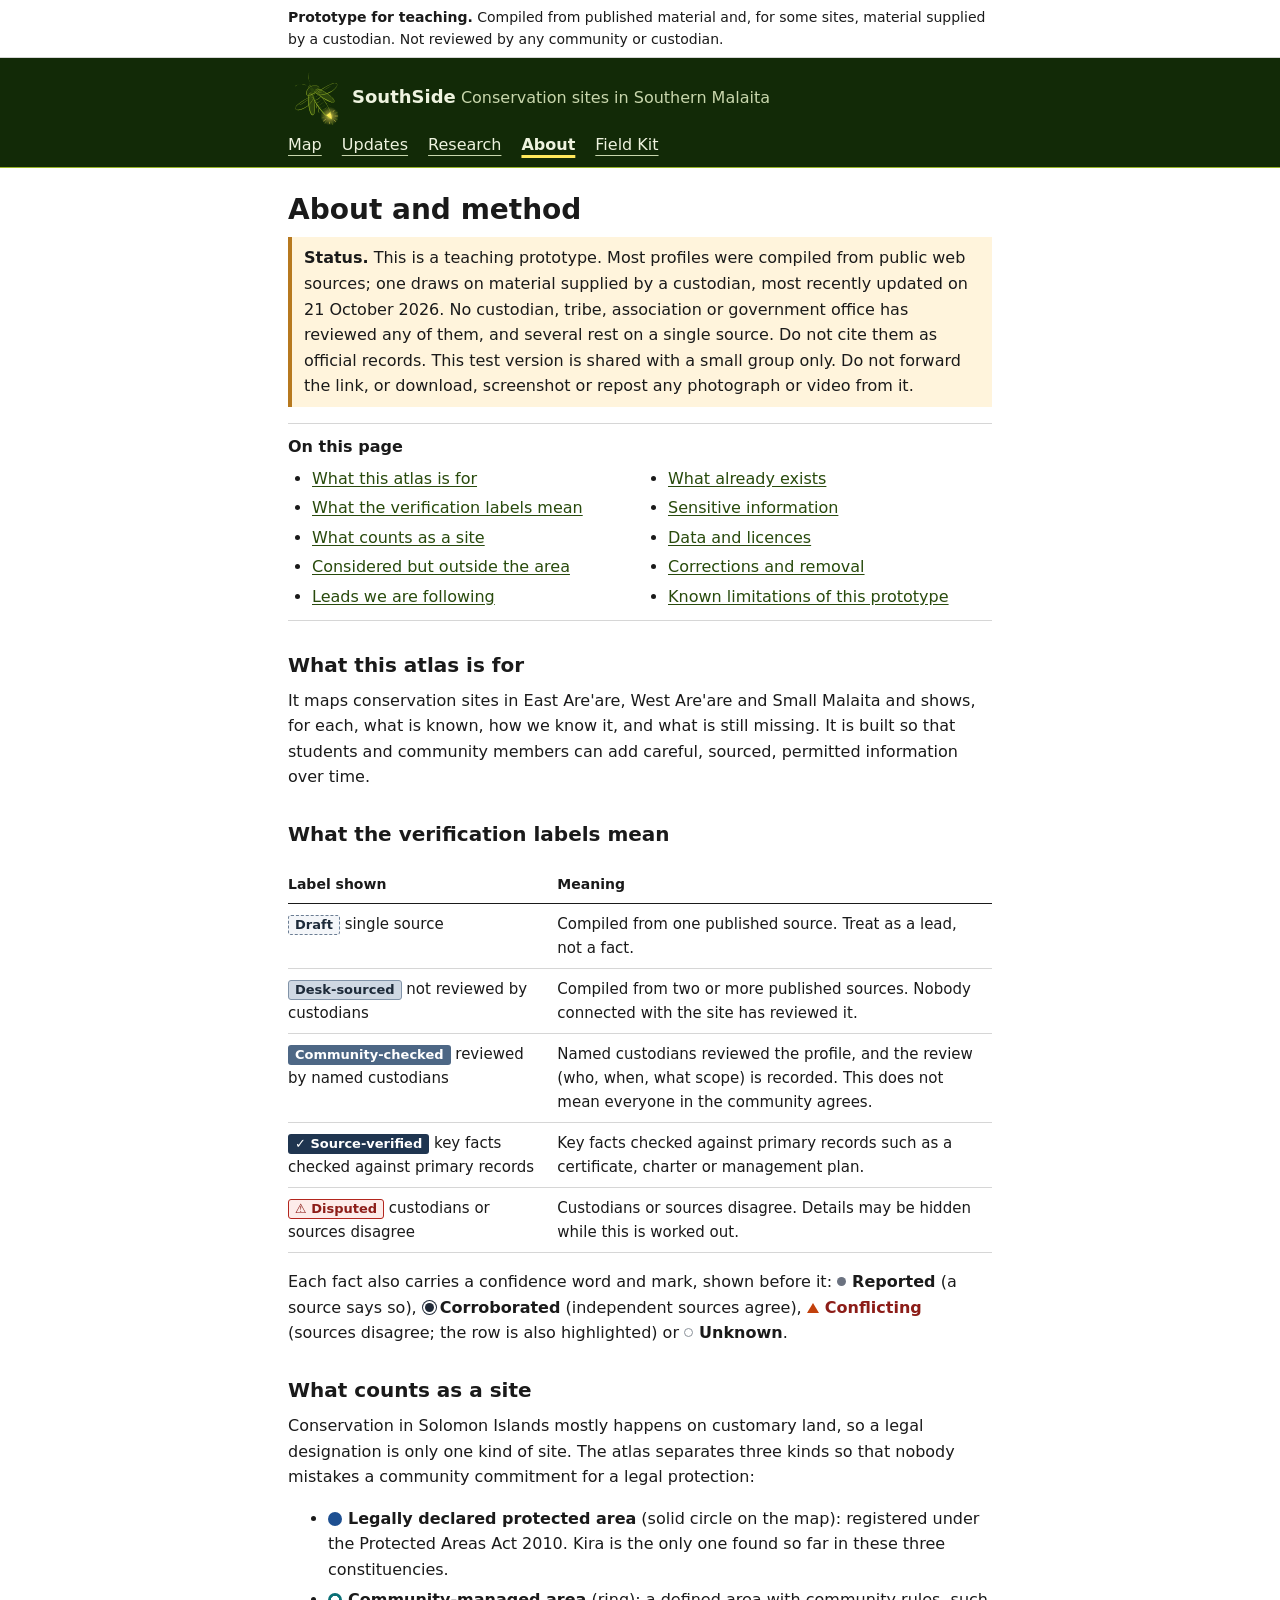
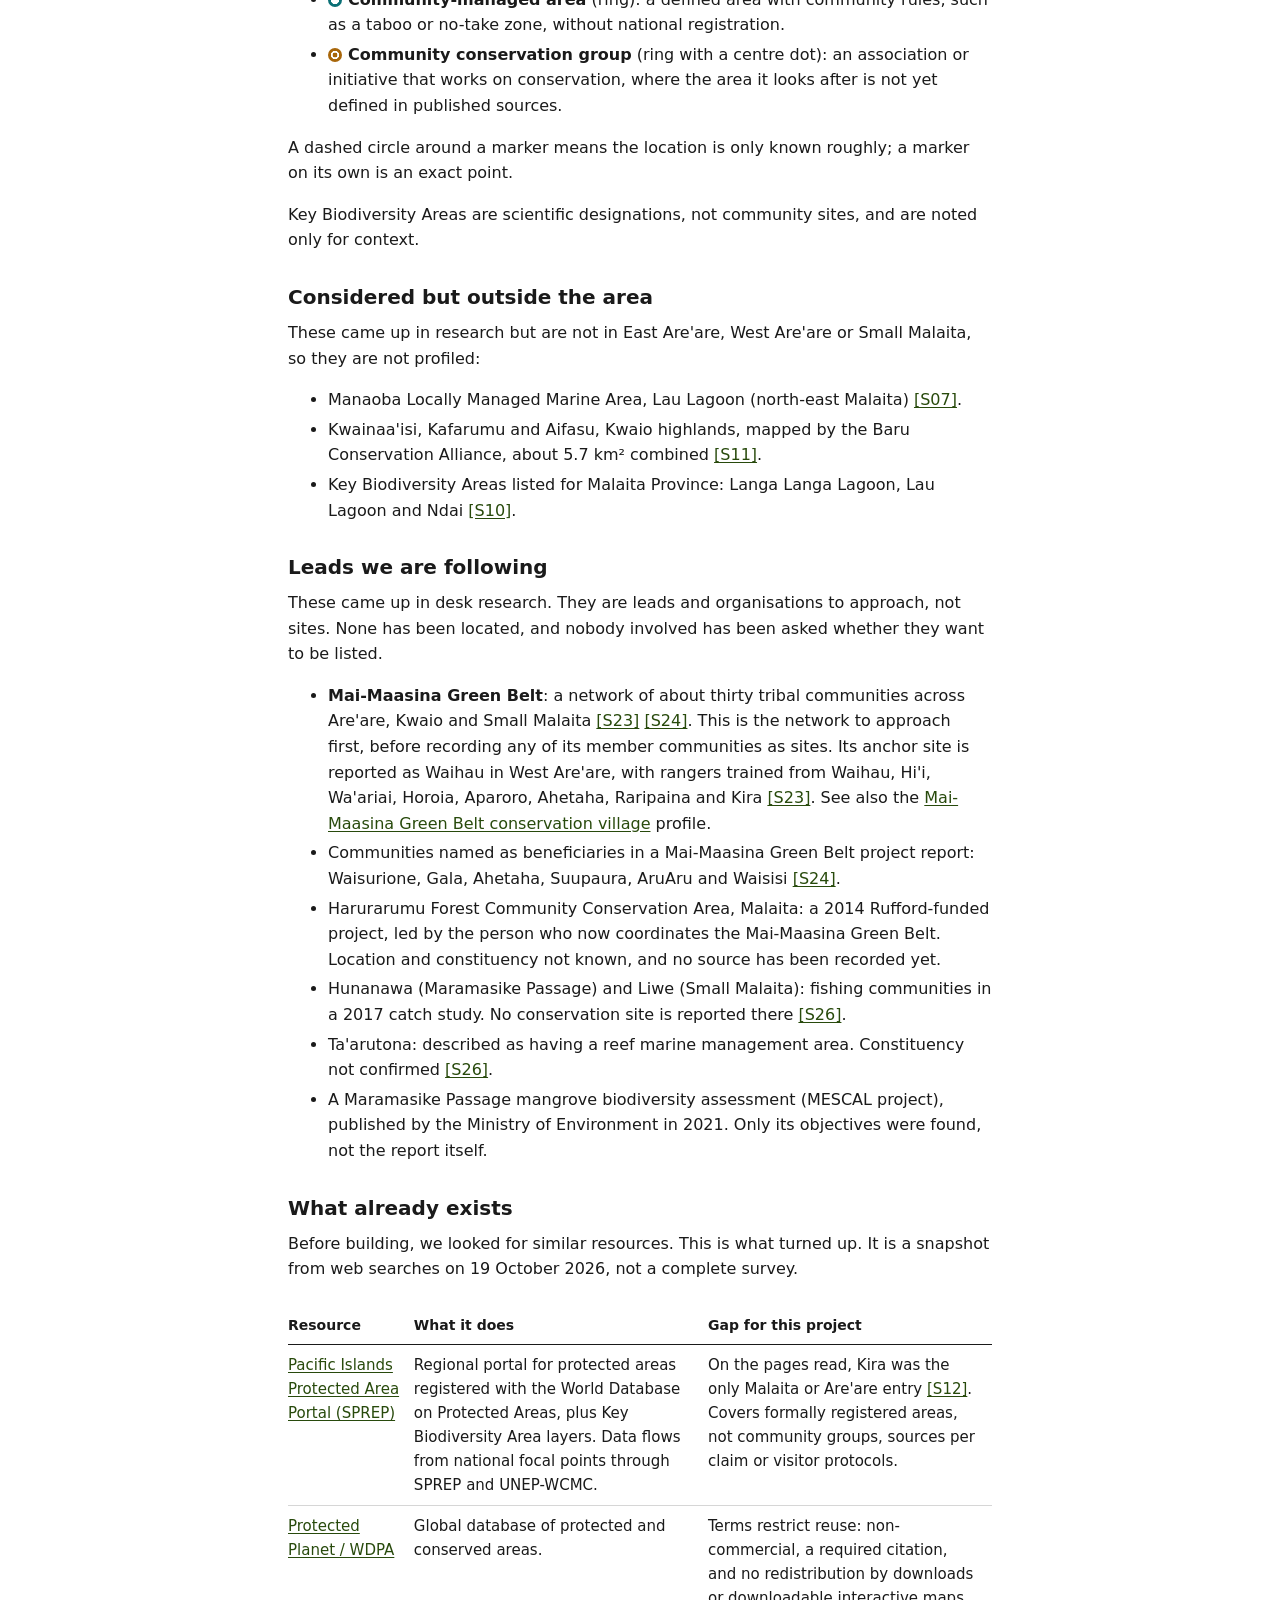
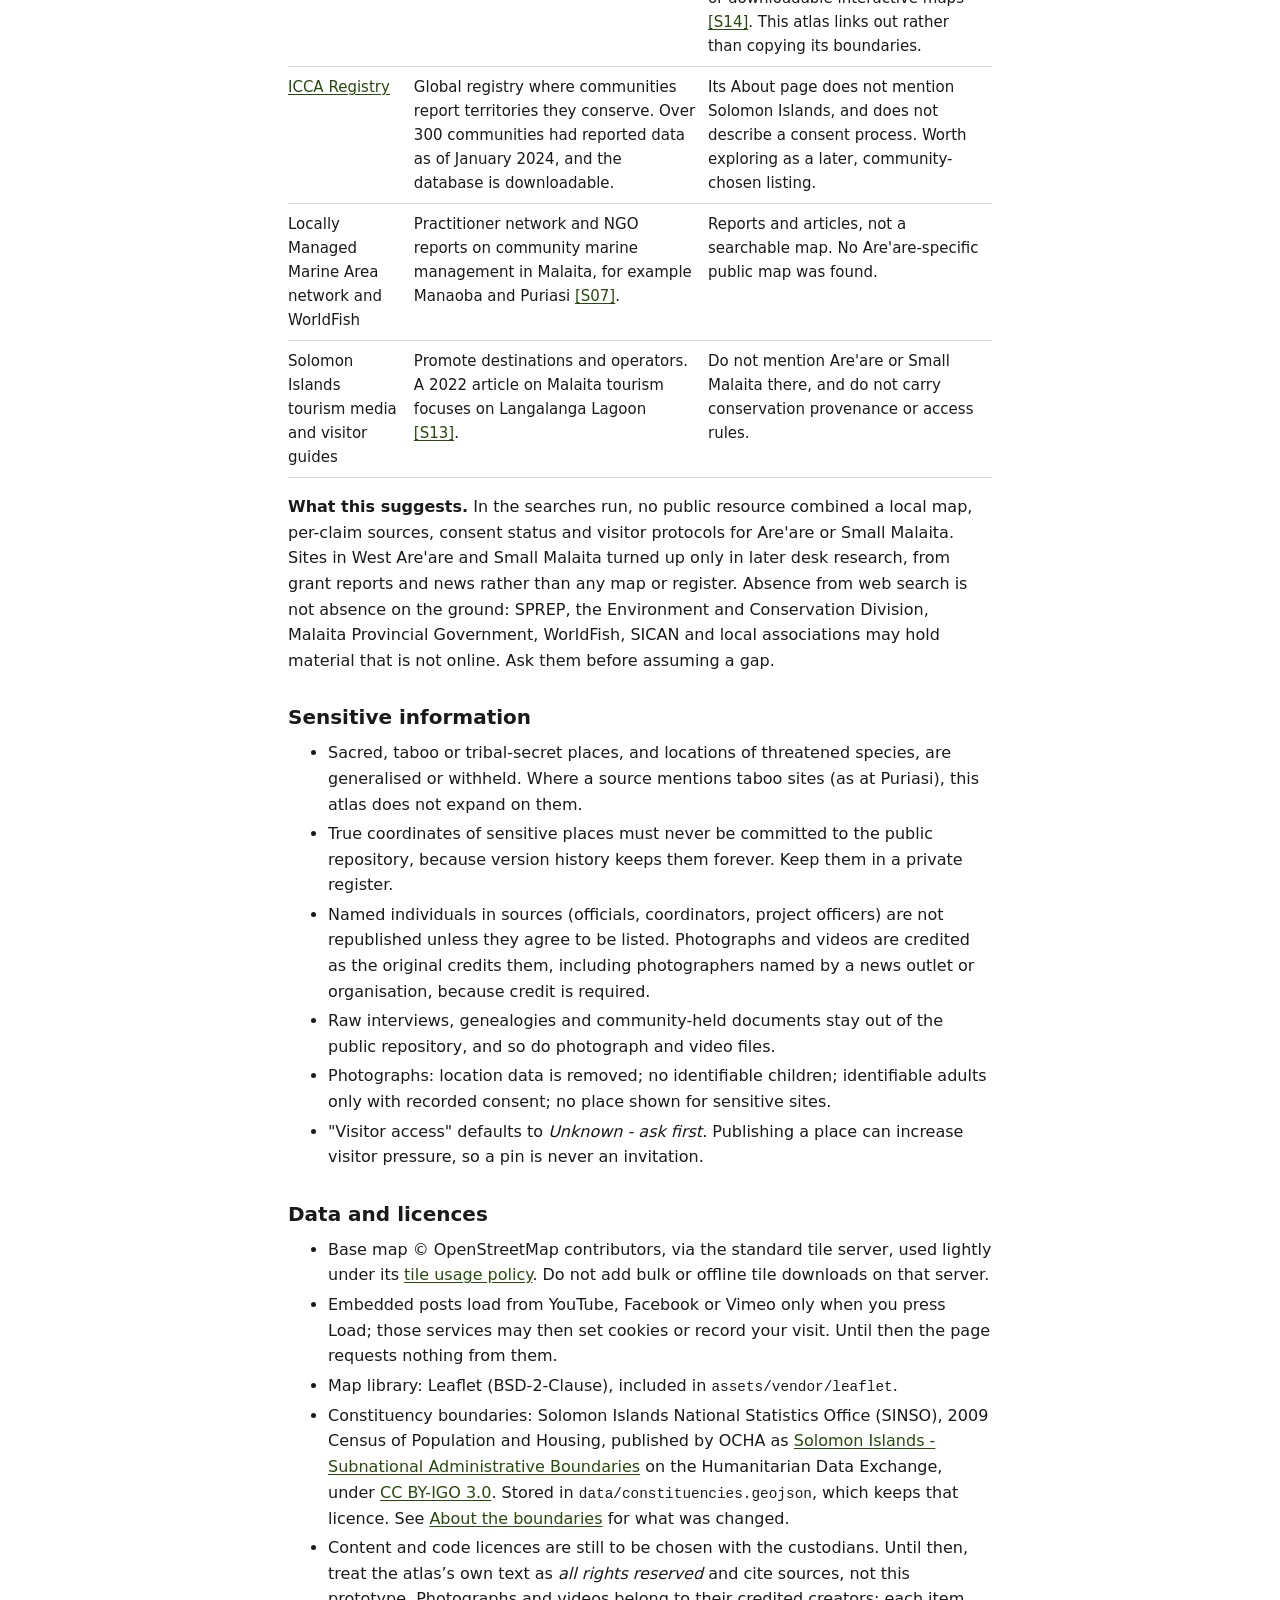
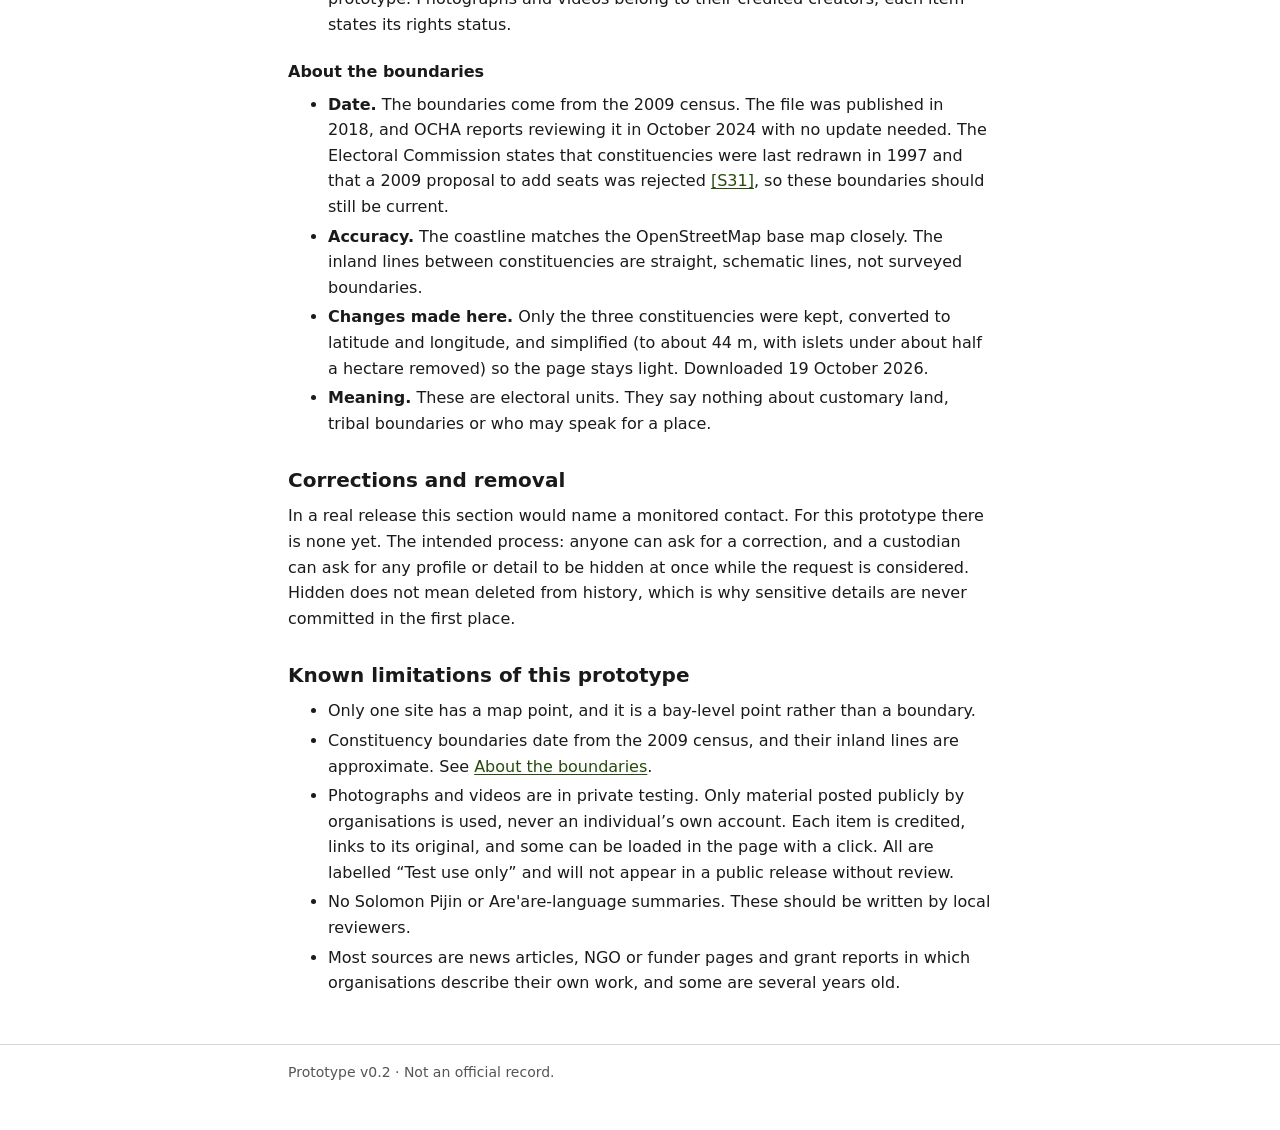
==== commit 9b666715: "Provenance wording for profiles that draw on custodian-supplied material - Prototype banner (about, " ====
--- a/about.html
+++ b/about.html
@@ -14,7 +14,7 @@
 </head>
 <body>
 <a class="skip" href="#main">Skip to content</a>
-<div class="proto"><p class="wrap"><strong>Prototype for teaching.</strong> Desk-sourced from published material only. Not reviewed by any community or custodian.</p></div>
+<div class="proto"><p class="wrap"><strong>Prototype for teaching.</strong> Compiled from published material and, for some sites, material supplied by a custodian. Not reviewed by any community or custodian.</p></div>
 <header class="site-header"><div class="wrap">
   <a class="brand" href="index.html"><img class="brand-mark" src="assets/img/firefly-header.svg" width="40" height="40" alt="">SouthSide</a> <span class="tagline">Conservation sites in Southern Malaita</span>
   <nav aria-label="Main"><a href="index.html">Map</a><a href="updates.html">Updates</a><a href="library.html">Research</a><a href="about.html" aria-current="page">About</a><a href="kit.html">Field Kit</a></nav>
@@ -23,7 +23,7 @@
 <main id="main" class="wrap">
   <h1>About and method</h1>
 
-  <p class="callout callout-caution"><strong>Status.</strong> This is a teaching prototype. Every profile was compiled from public web sources only, most recently updated on 19 October 2026. No custodian, tribe, association or government office has reviewed any of them, and several rest on a single source. Do not cite them as official records. This test version is shared with a small group only. Do not forward the link, or download, screenshot or repost any photograph or video from it.</p>
+  <p class="callout callout-caution"><strong>Status.</strong> This is a teaching prototype. Most profiles were compiled from public web sources; one draws on material supplied by a custodian, most recently updated on 21 October 2026. No custodian, tribe, association or government office has reviewed any of them, and several rest on a single source. Do not cite them as official records. This test version is shared with a small group only. Do not forward the link, or download, screenshot or repost any photograph or video from it.</p>
 
   <nav class="toc" aria-labelledby="toc-title">
     <p class="toc-title" id="toc-title">On this page</p>
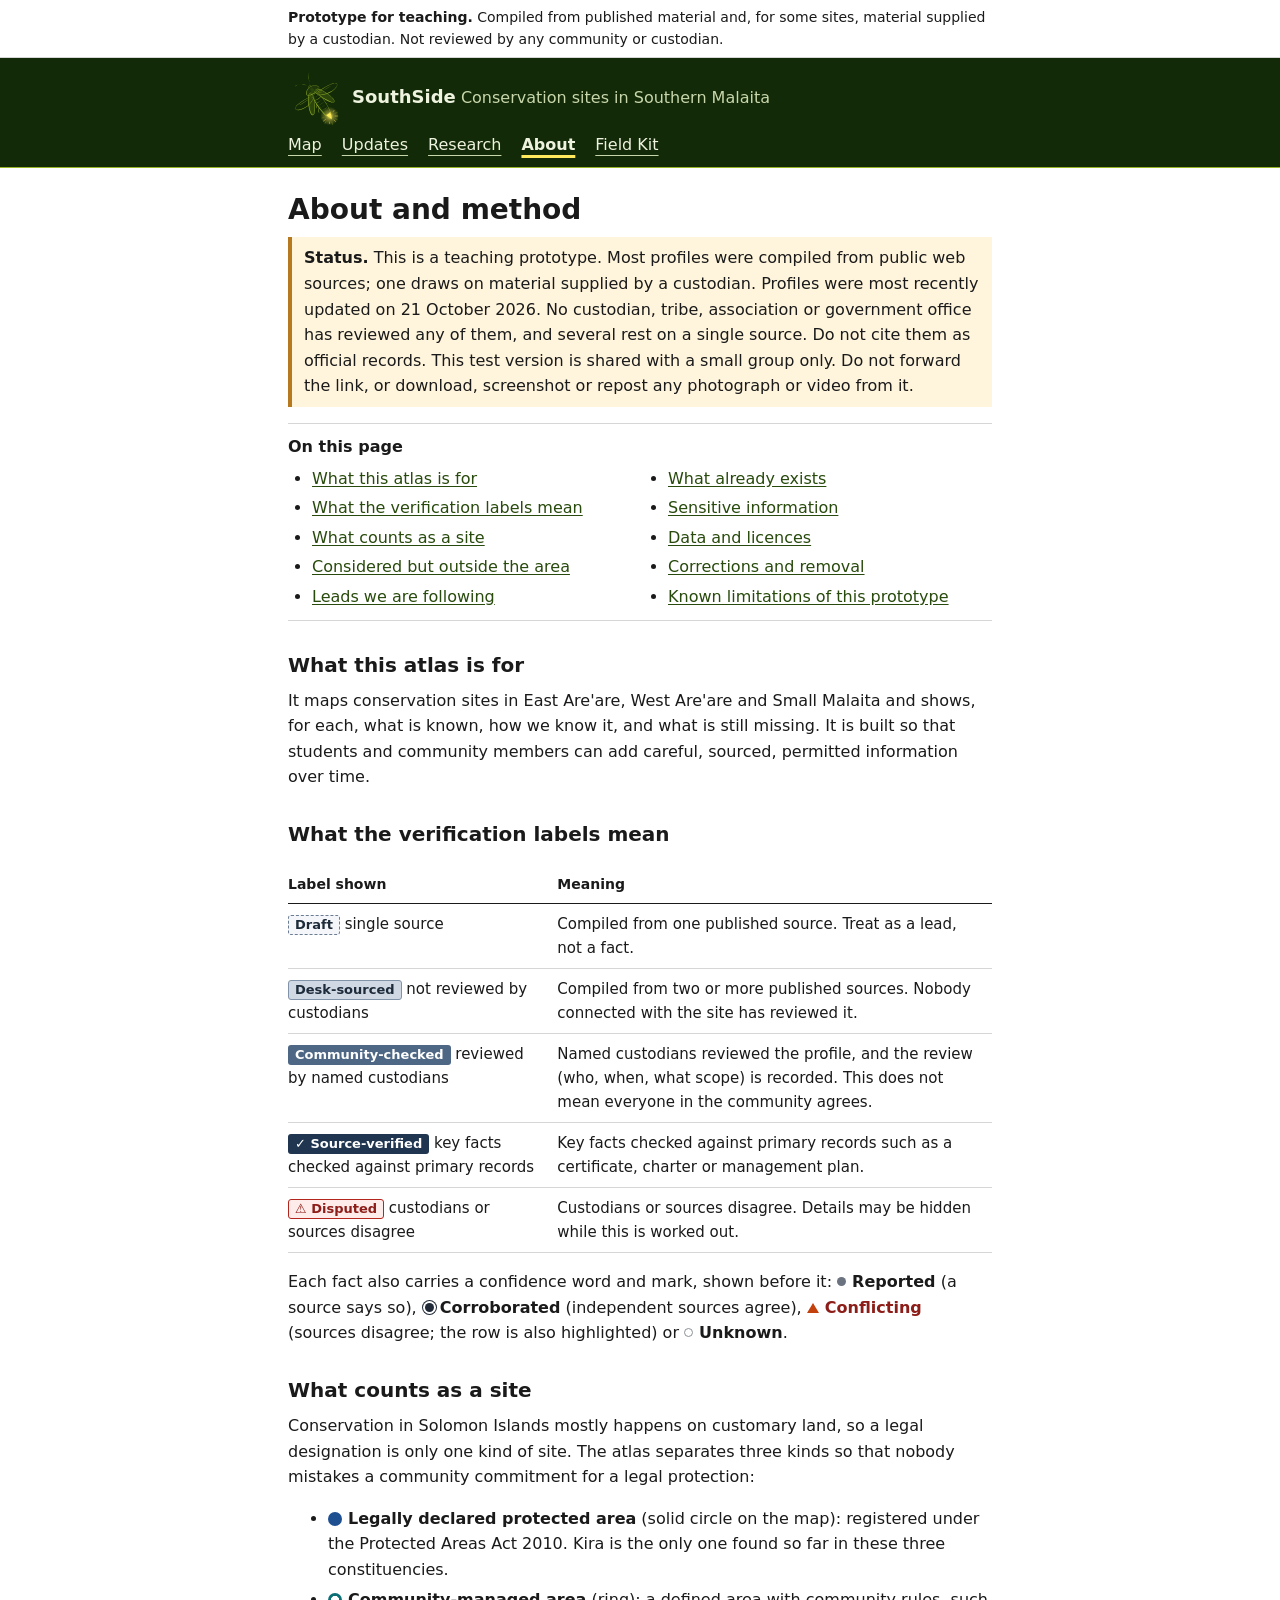
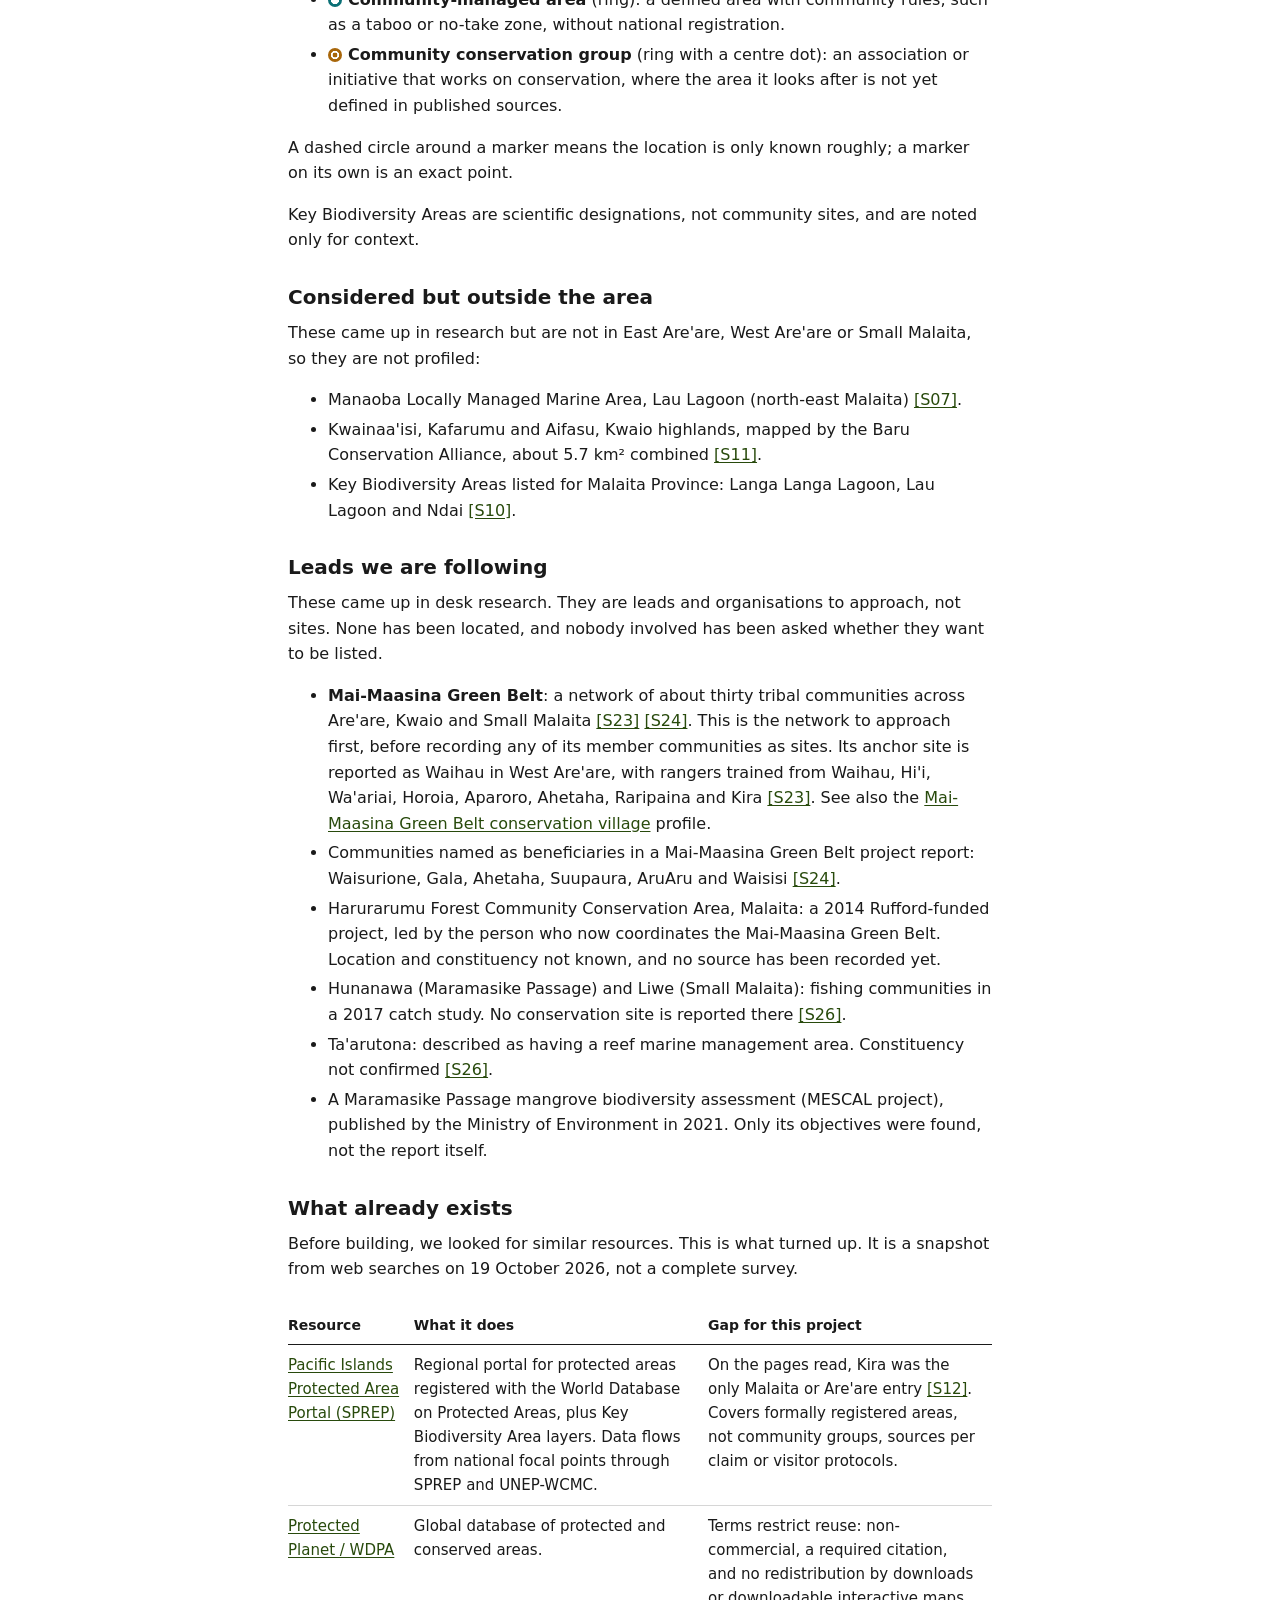
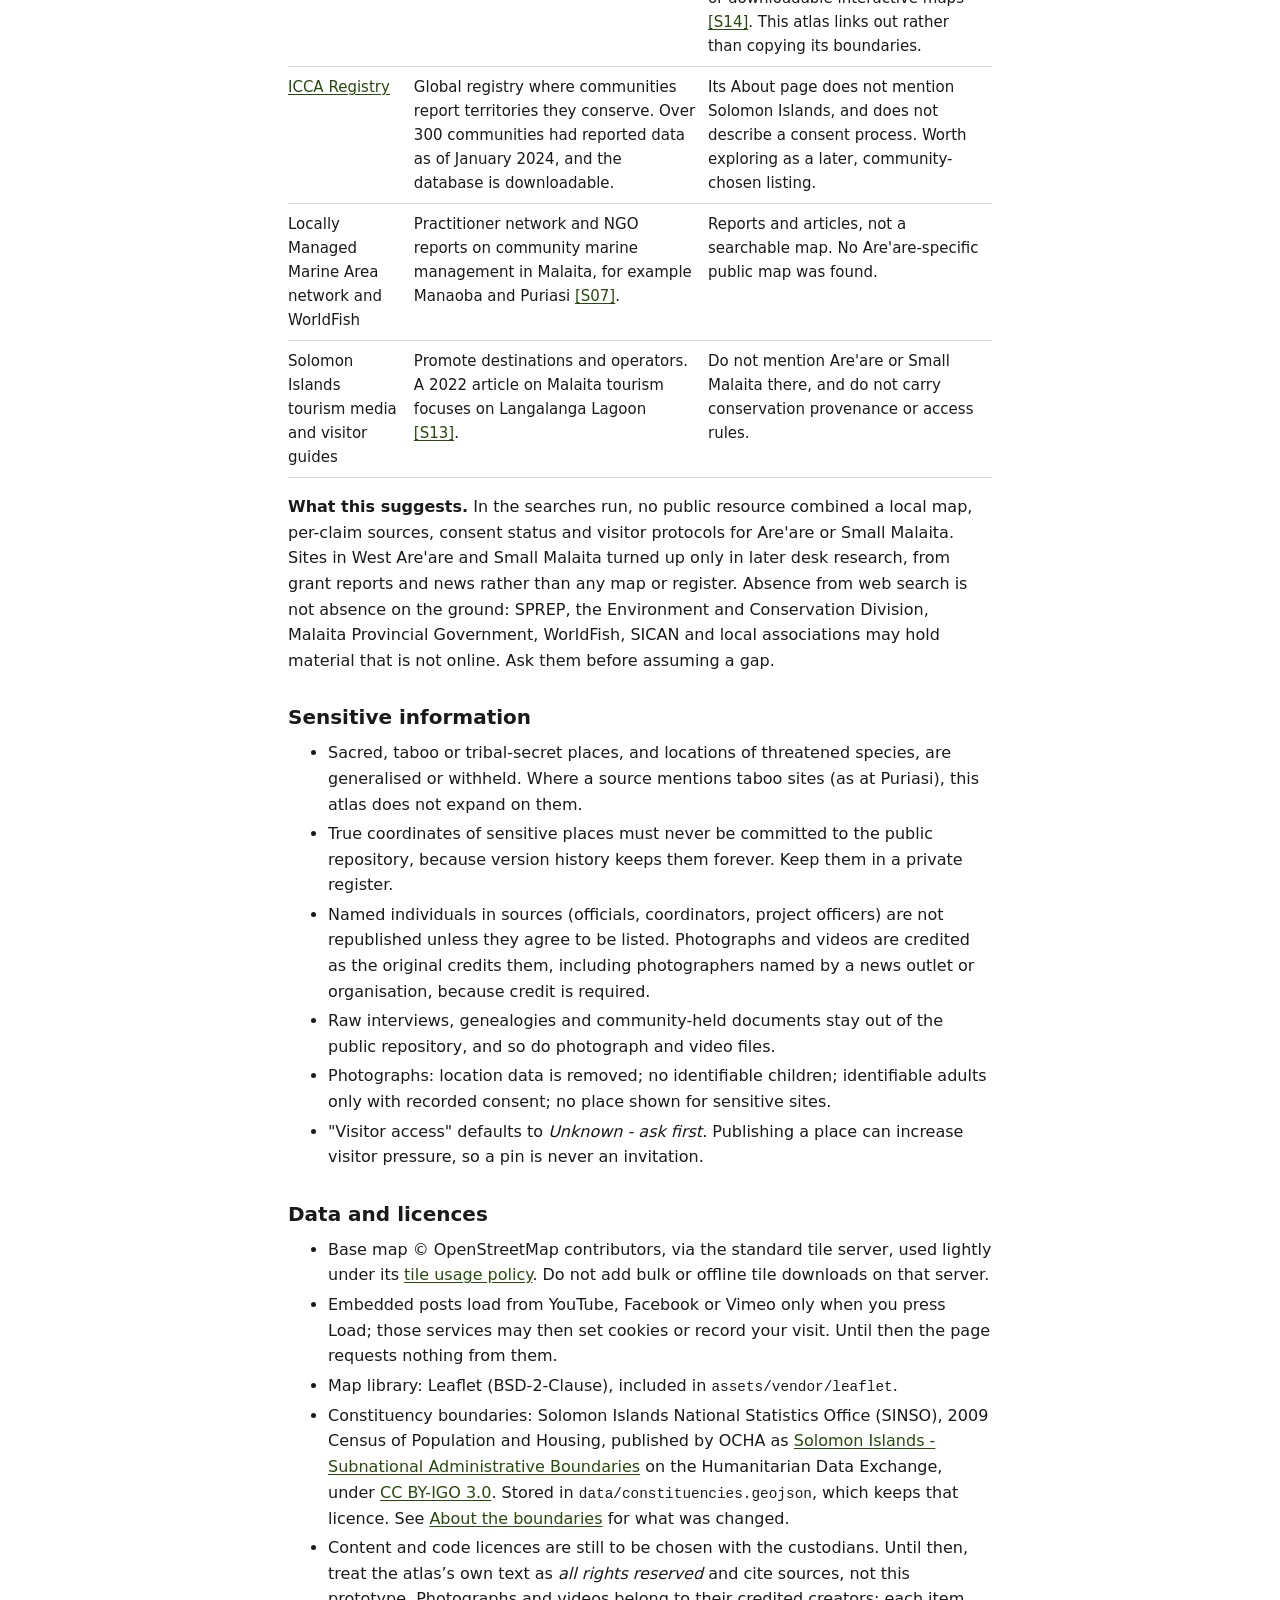
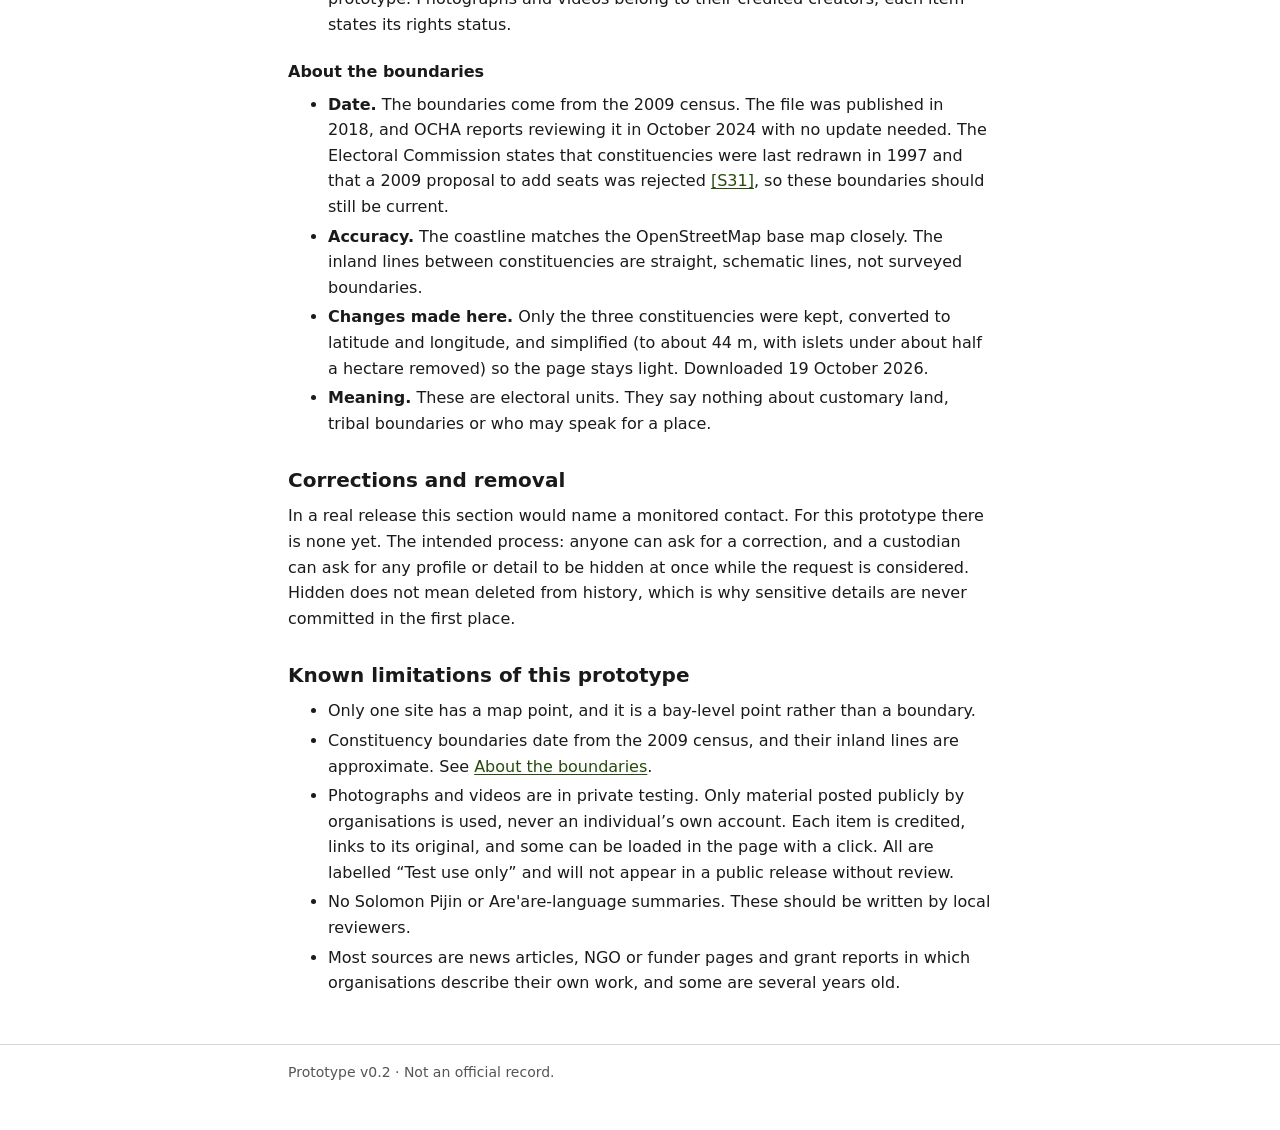
==== commit 35f634af: "Separate custodian-supplied sources in citations; tidy provenance wording - About Status callout: th" ====
--- a/about.html
+++ b/about.html
@@ -23,7 +23,7 @@
 <main id="main" class="wrap">
   <h1>About and method</h1>
 
-  <p class="callout callout-caution"><strong>Status.</strong> This is a teaching prototype. Most profiles were compiled from public web sources; one draws on material supplied by a custodian, most recently updated on 21 October 2026. No custodian, tribe, association or government office has reviewed any of them, and several rest on a single source. Do not cite them as official records. This test version is shared with a small group only. Do not forward the link, or download, screenshot or repost any photograph or video from it.</p>
+  <p class="callout callout-caution"><strong>Status.</strong> This is a teaching prototype. Most profiles were compiled from public web sources; one draws on material supplied by a custodian. Profiles were most recently updated on 21 October 2026. No custodian, tribe, association or government office has reviewed any of them, and several rest on a single source. Do not cite them as official records. This test version is shared with a small group only. Do not forward the link, or download, screenshot or repost any photograph or video from it.</p>
 
   <nav class="toc" aria-labelledby="toc-title">
     <p class="toc-title" id="toc-title">On this page</p>
